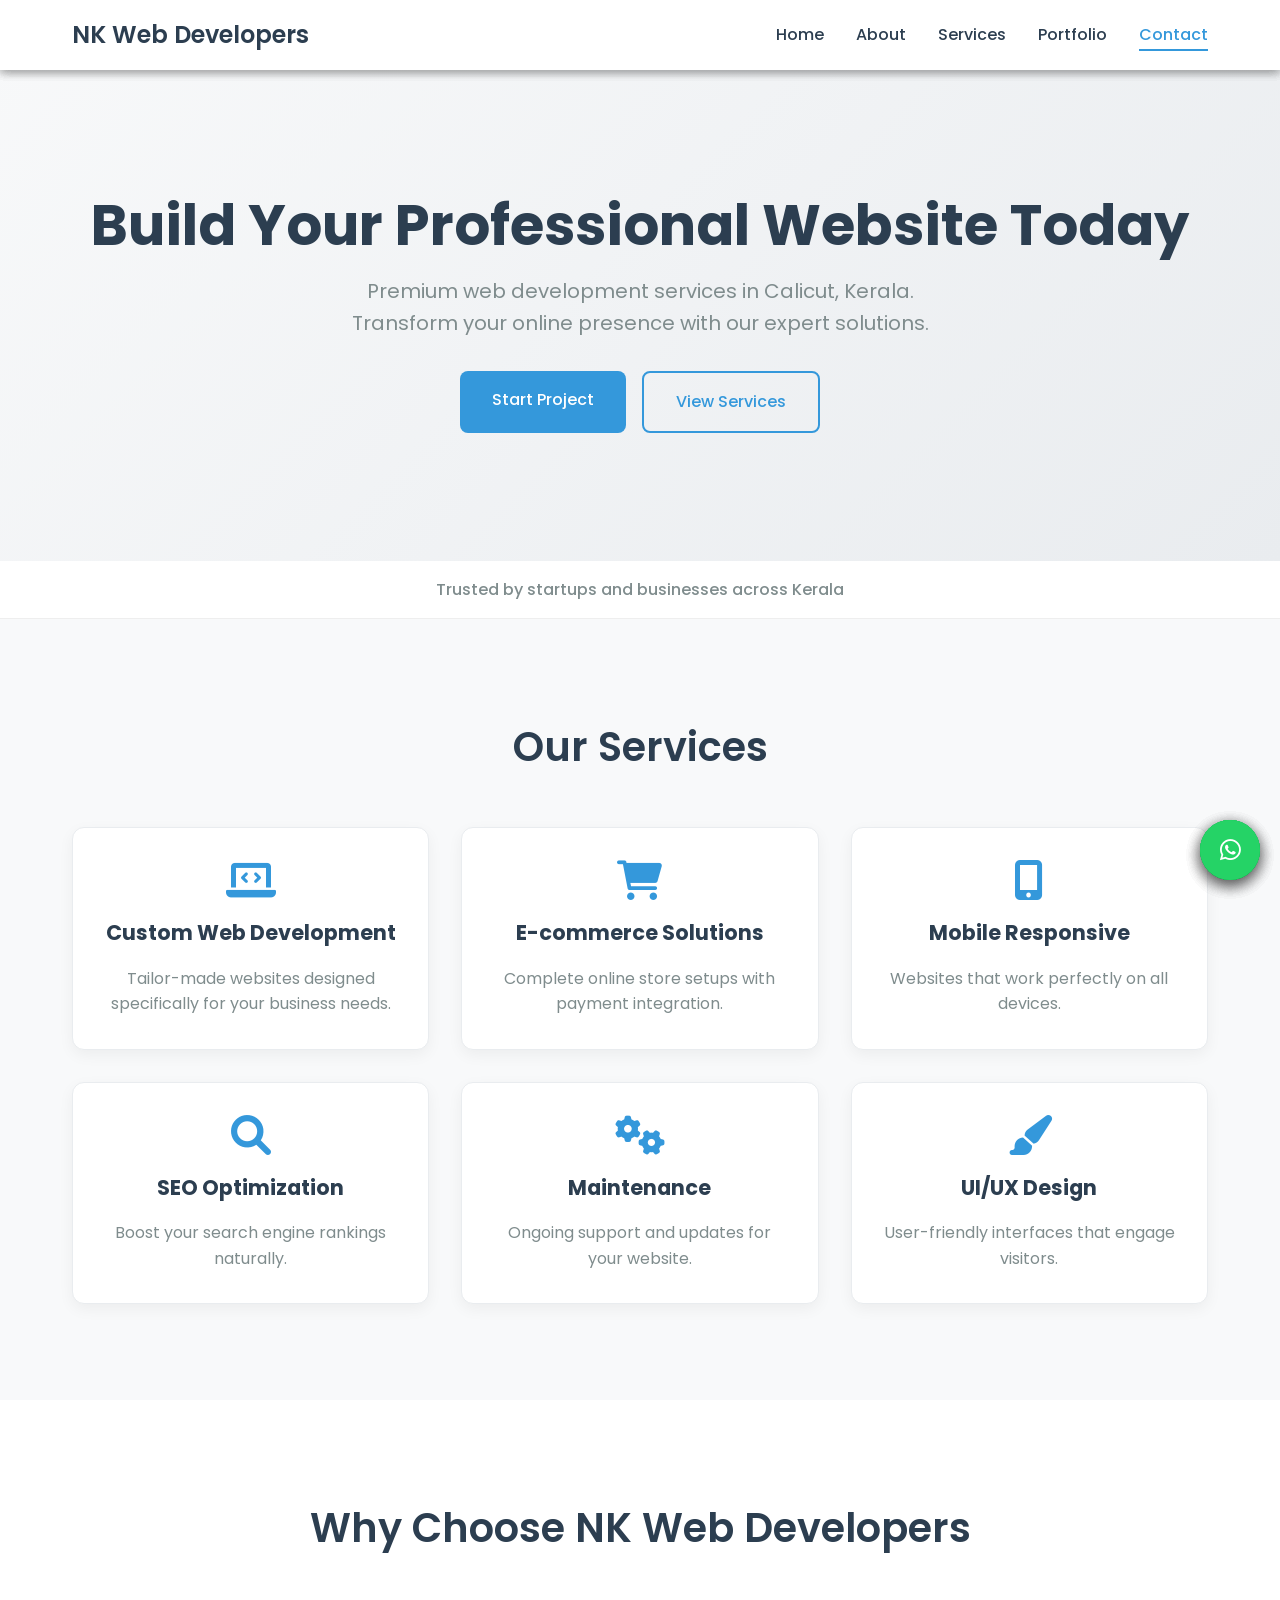
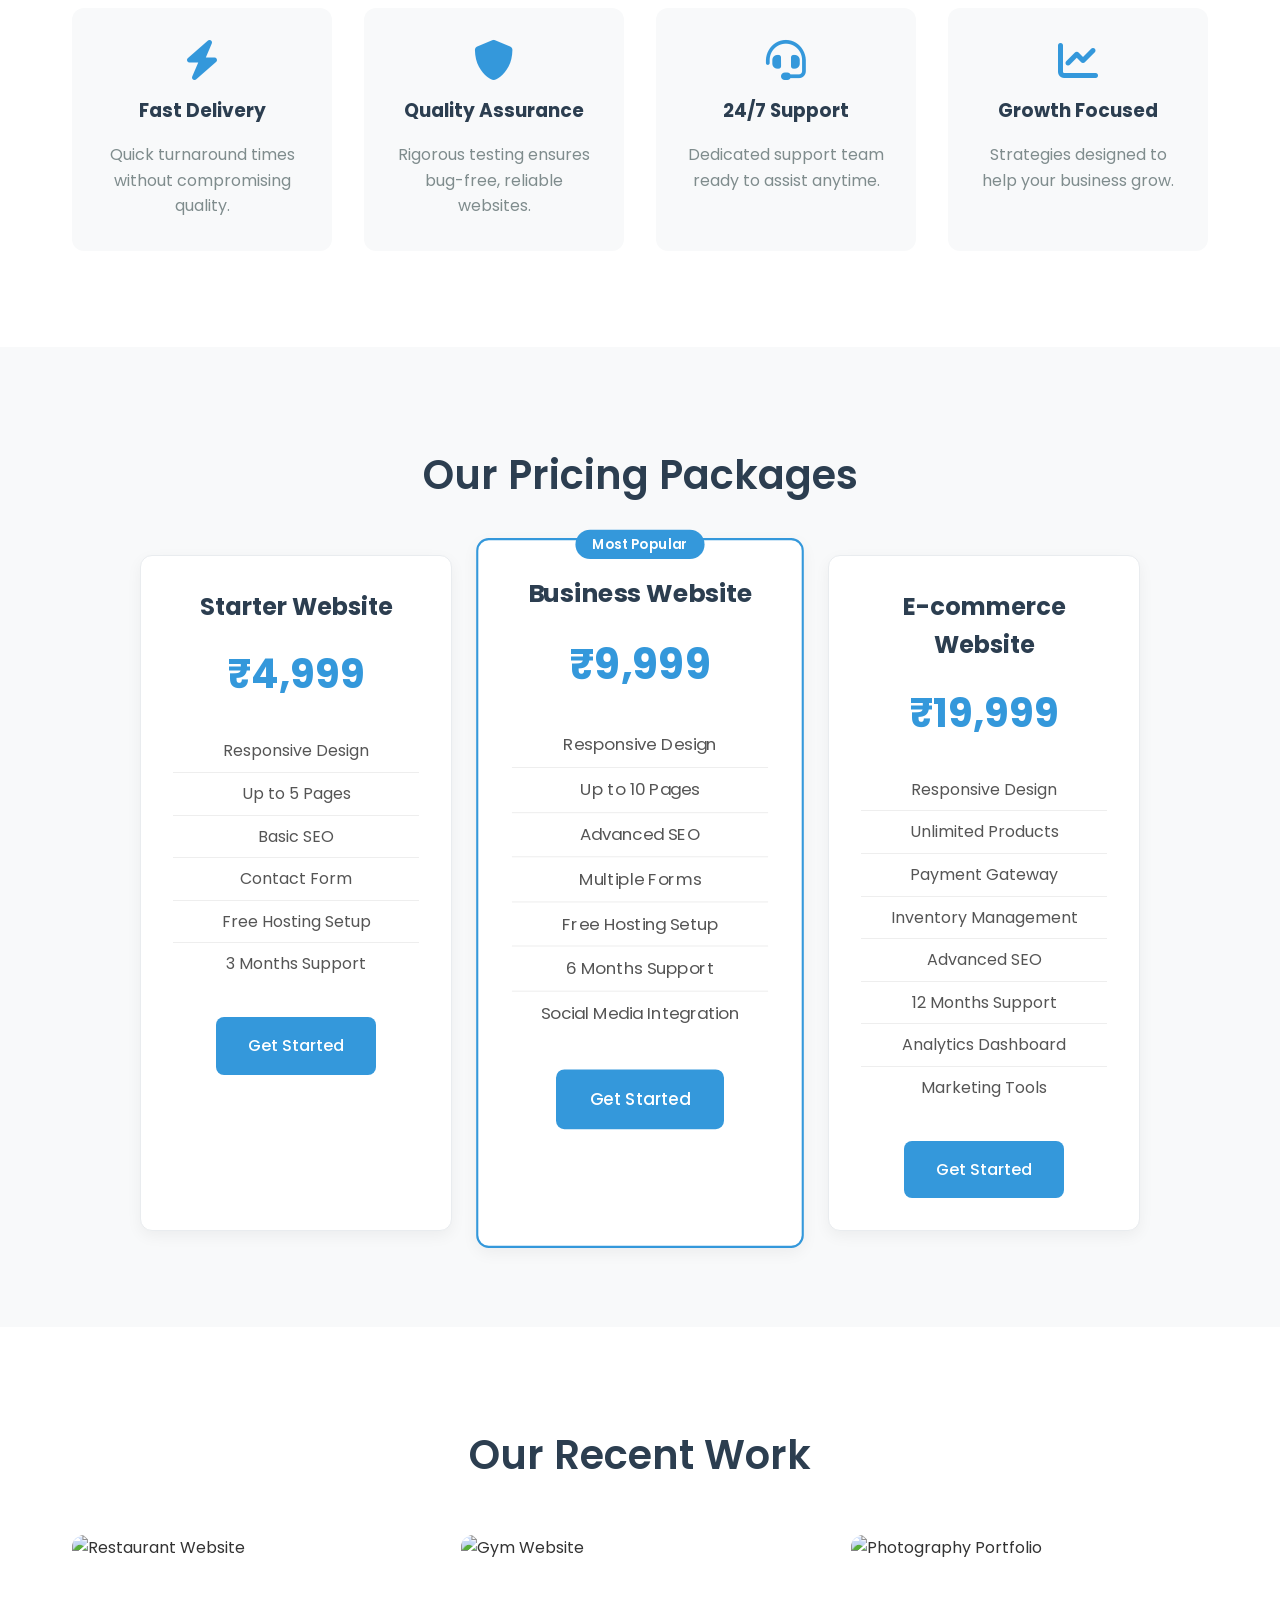
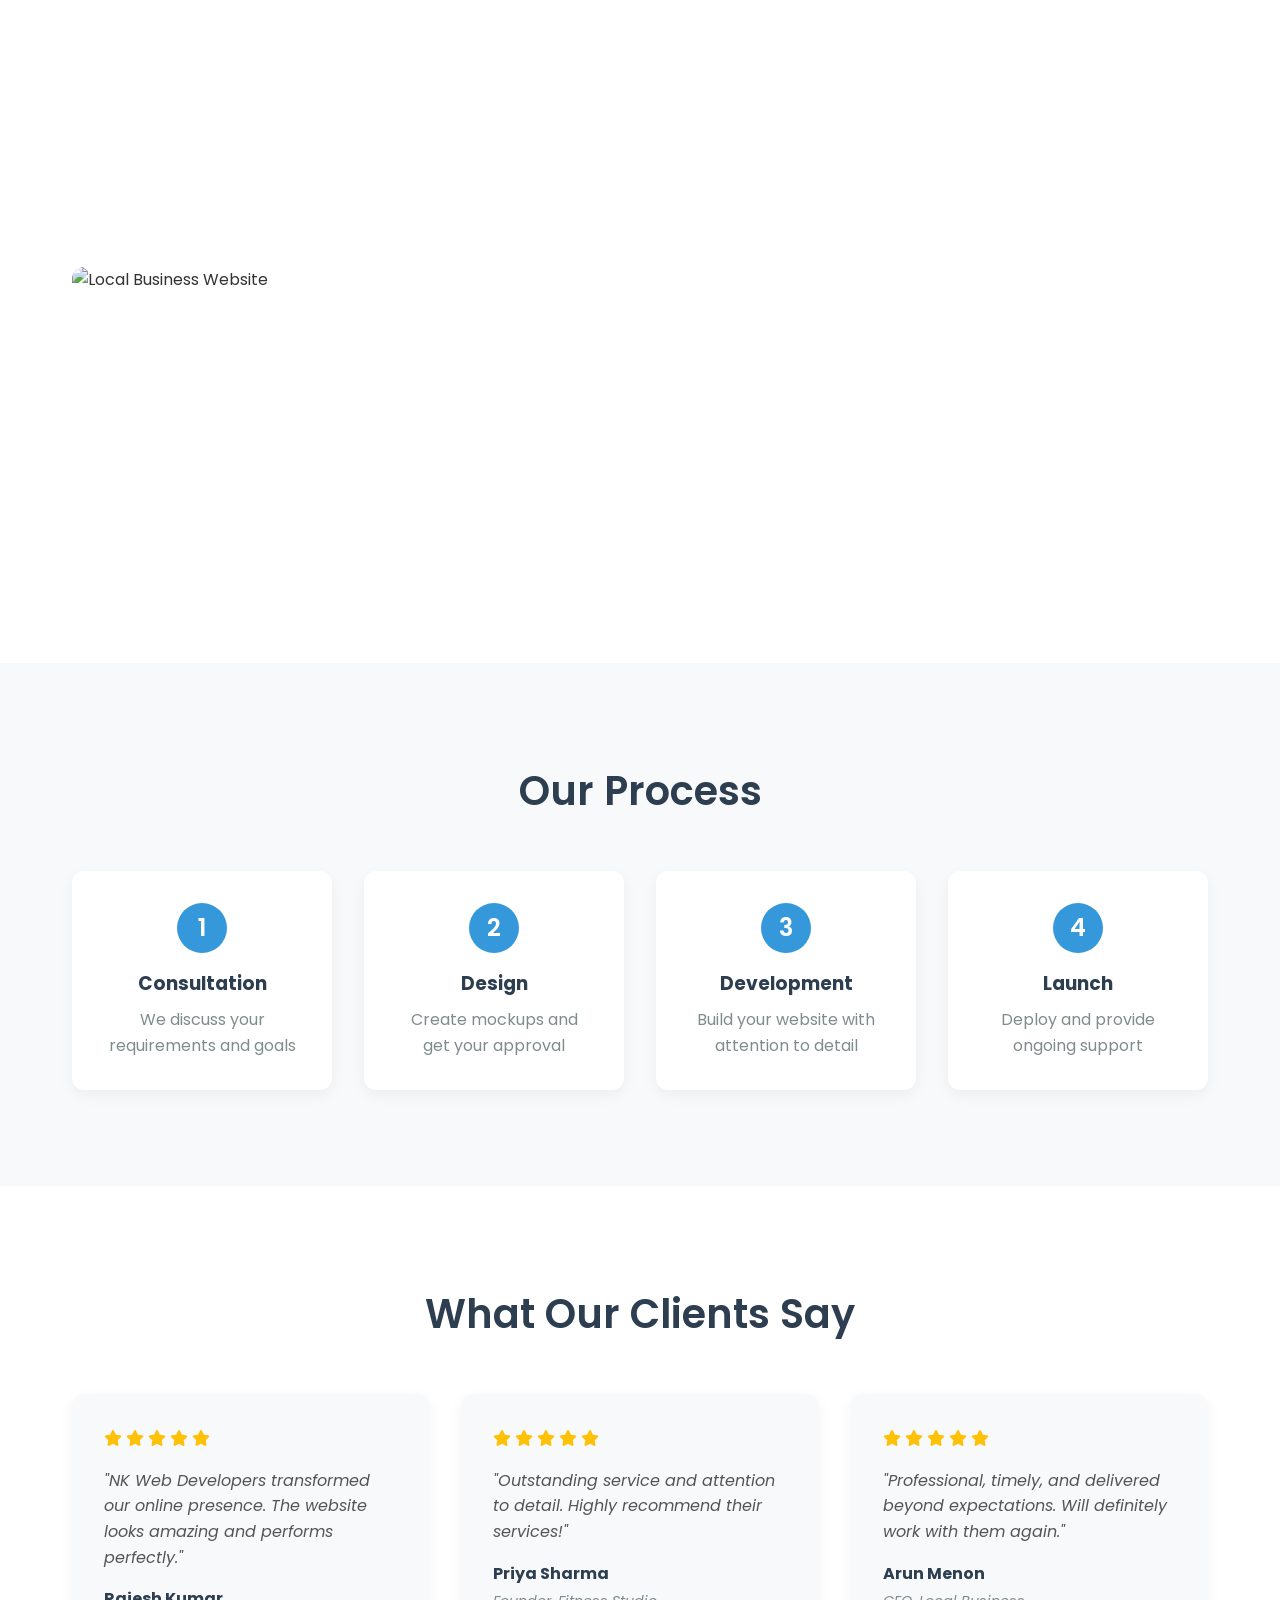
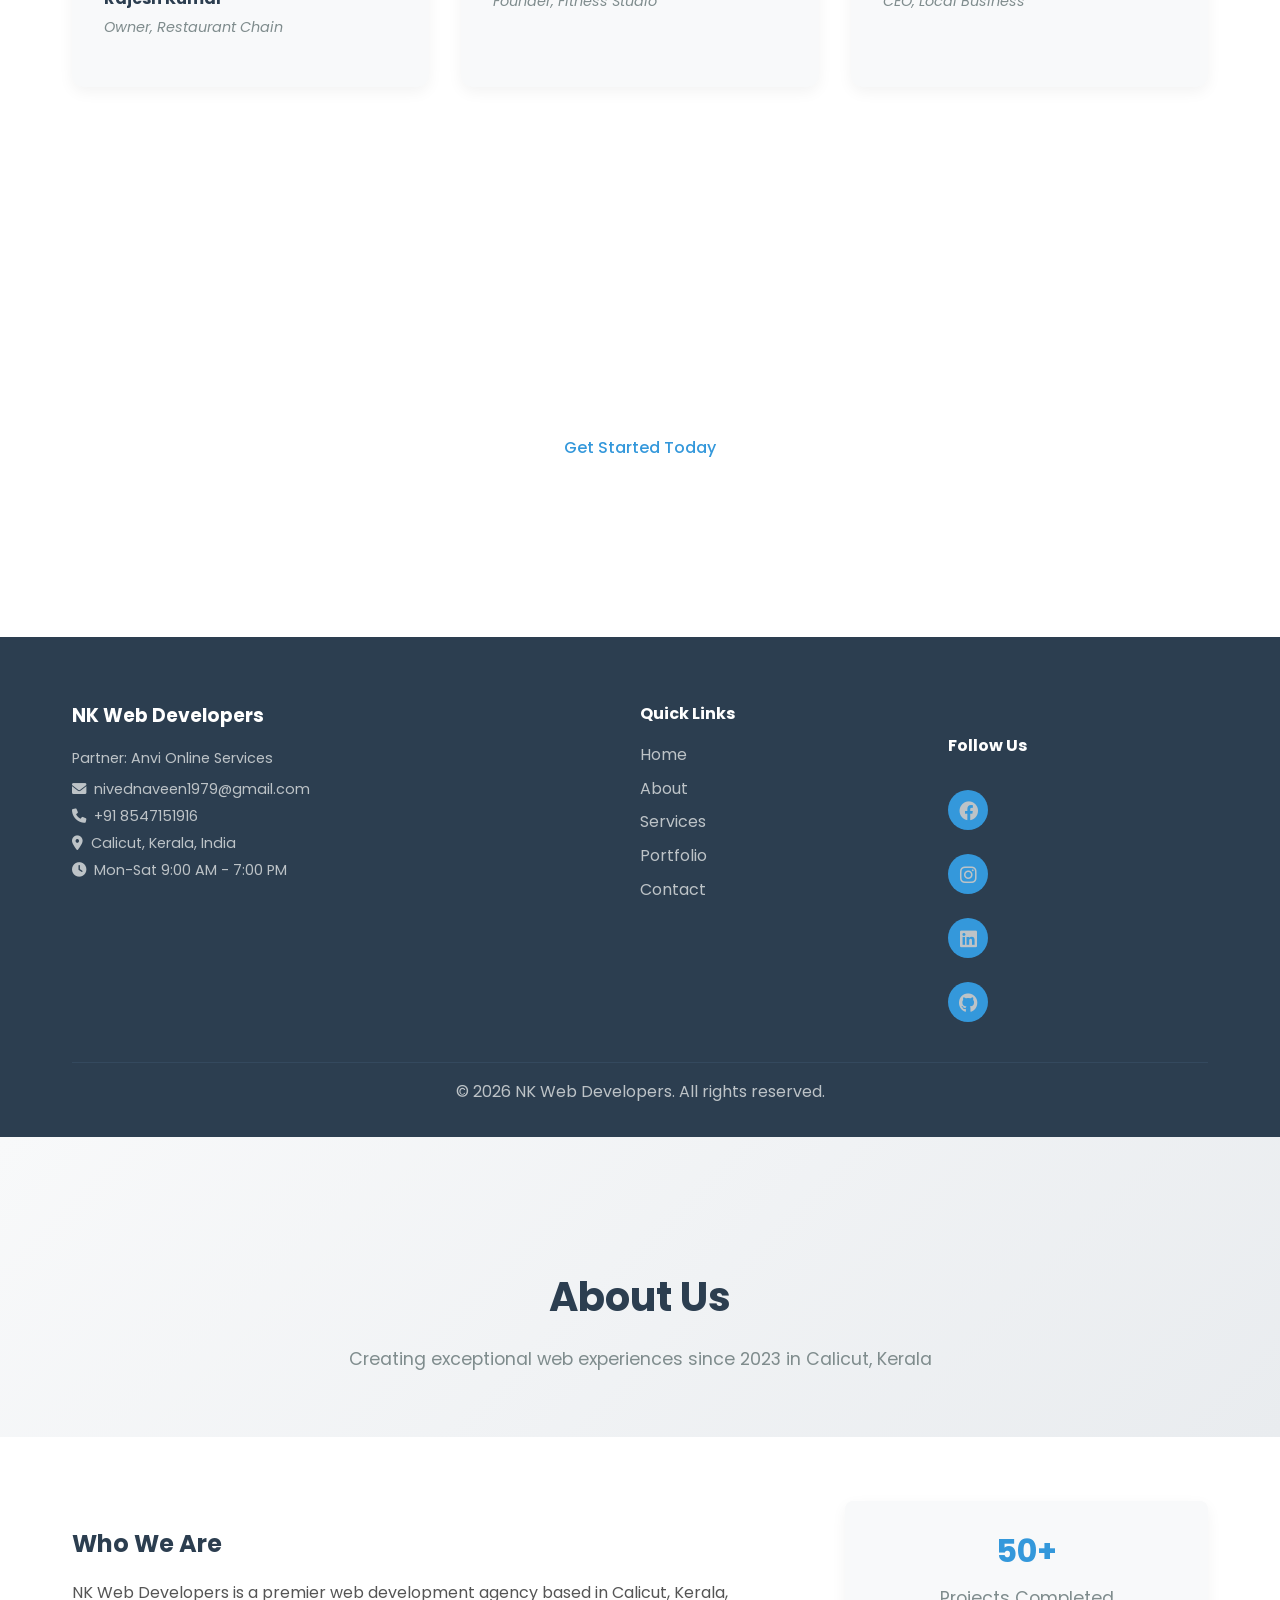
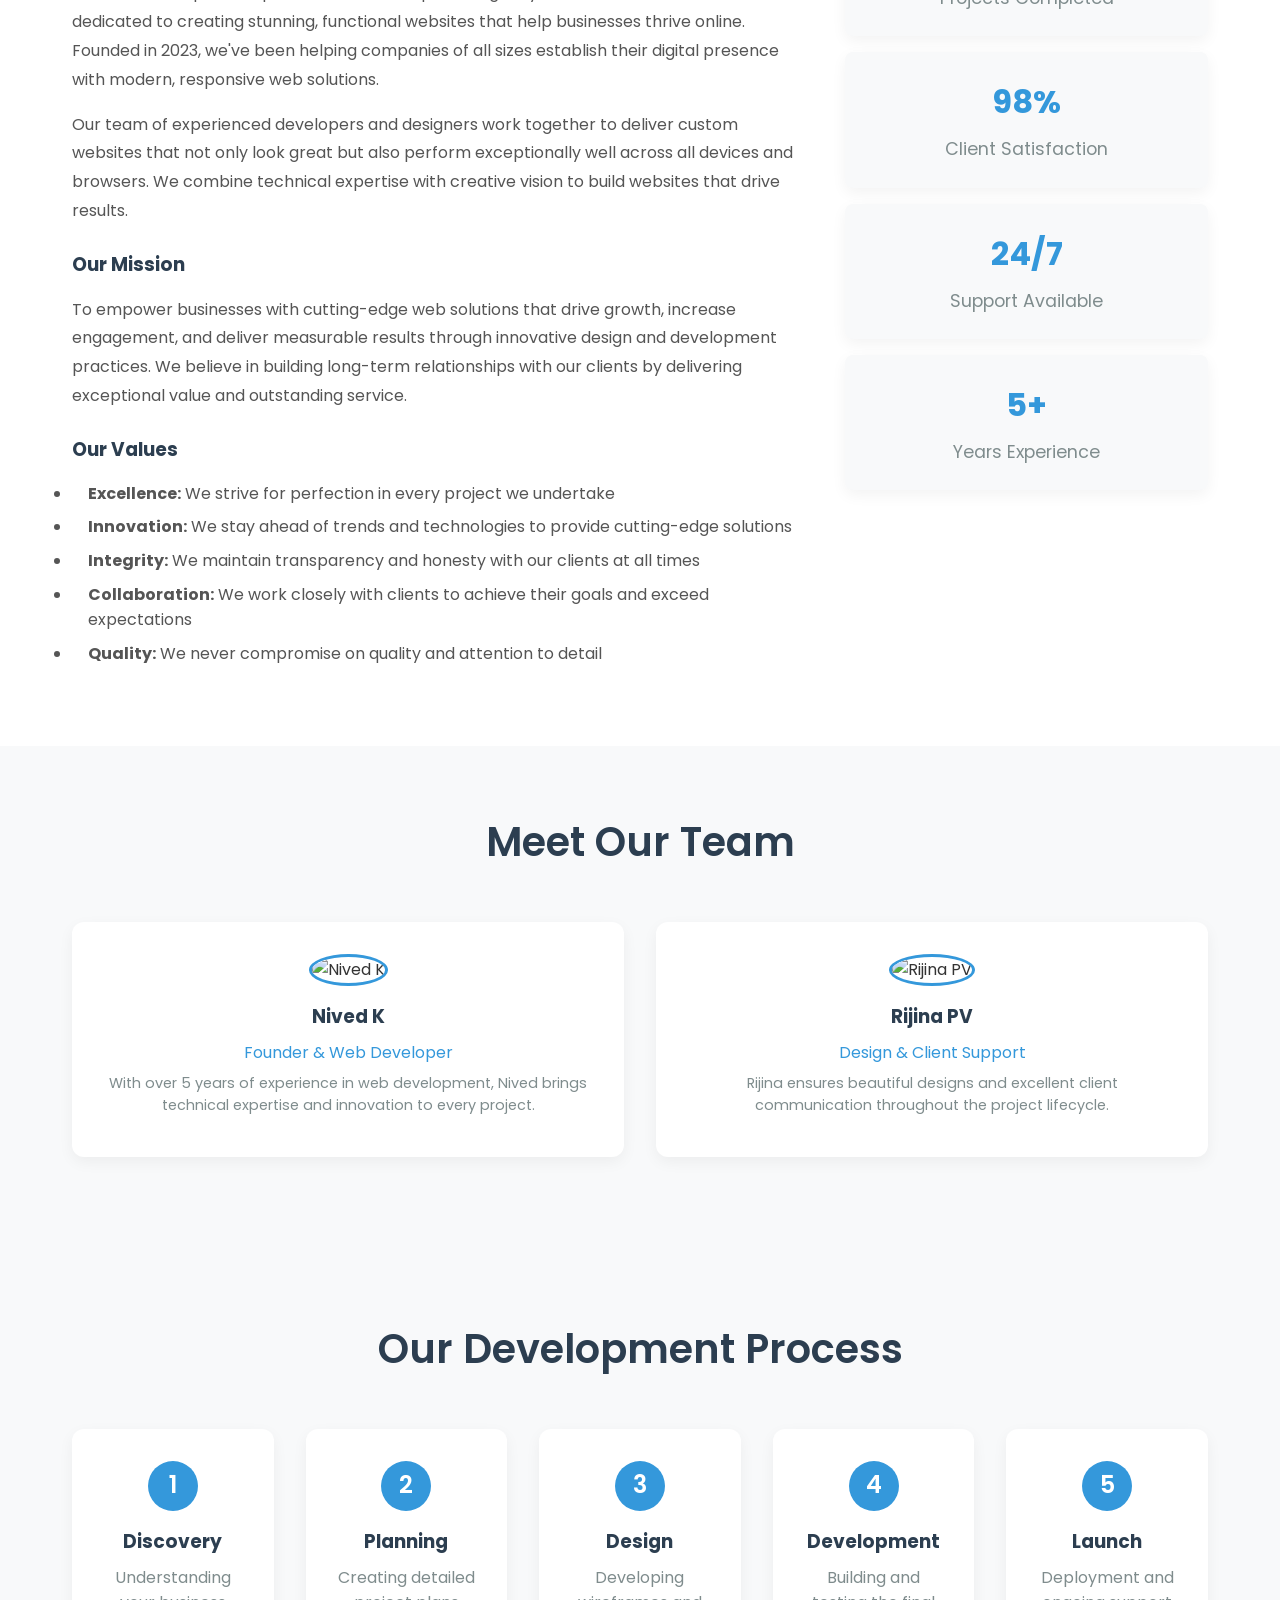
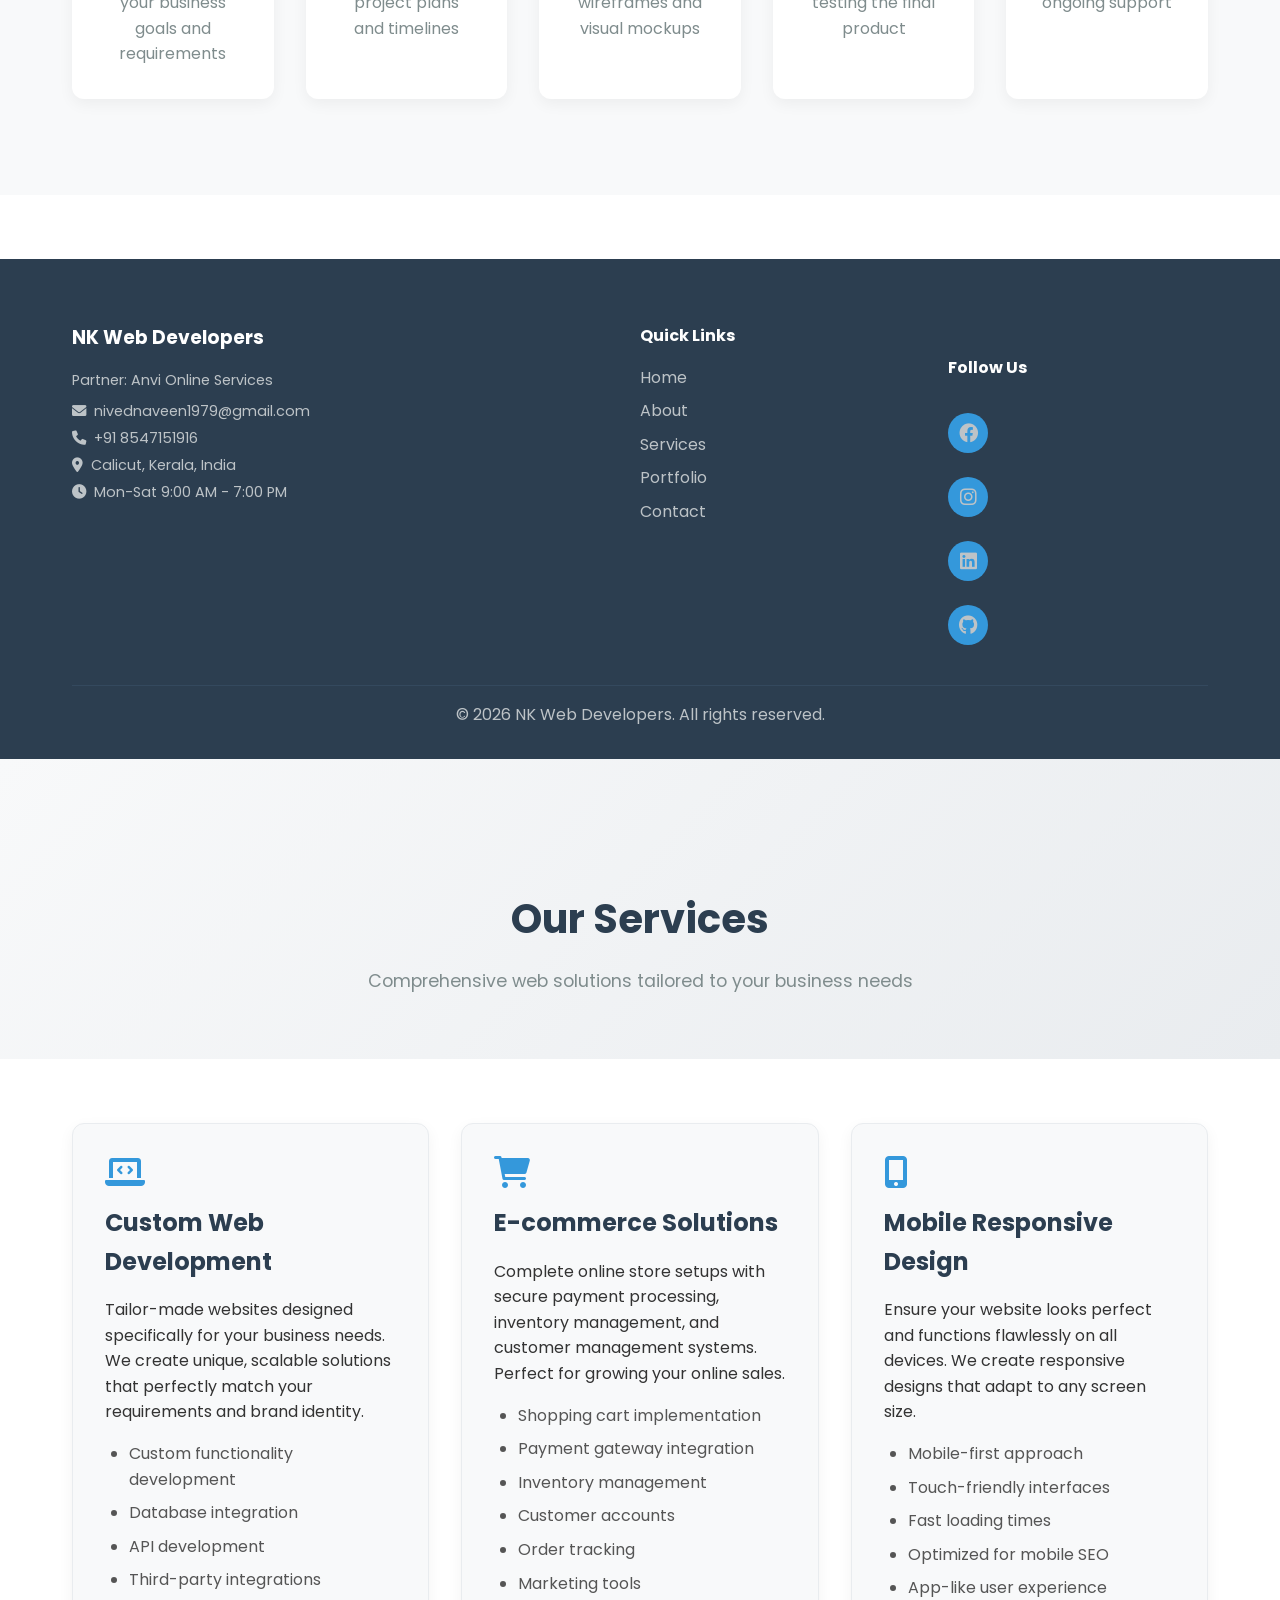
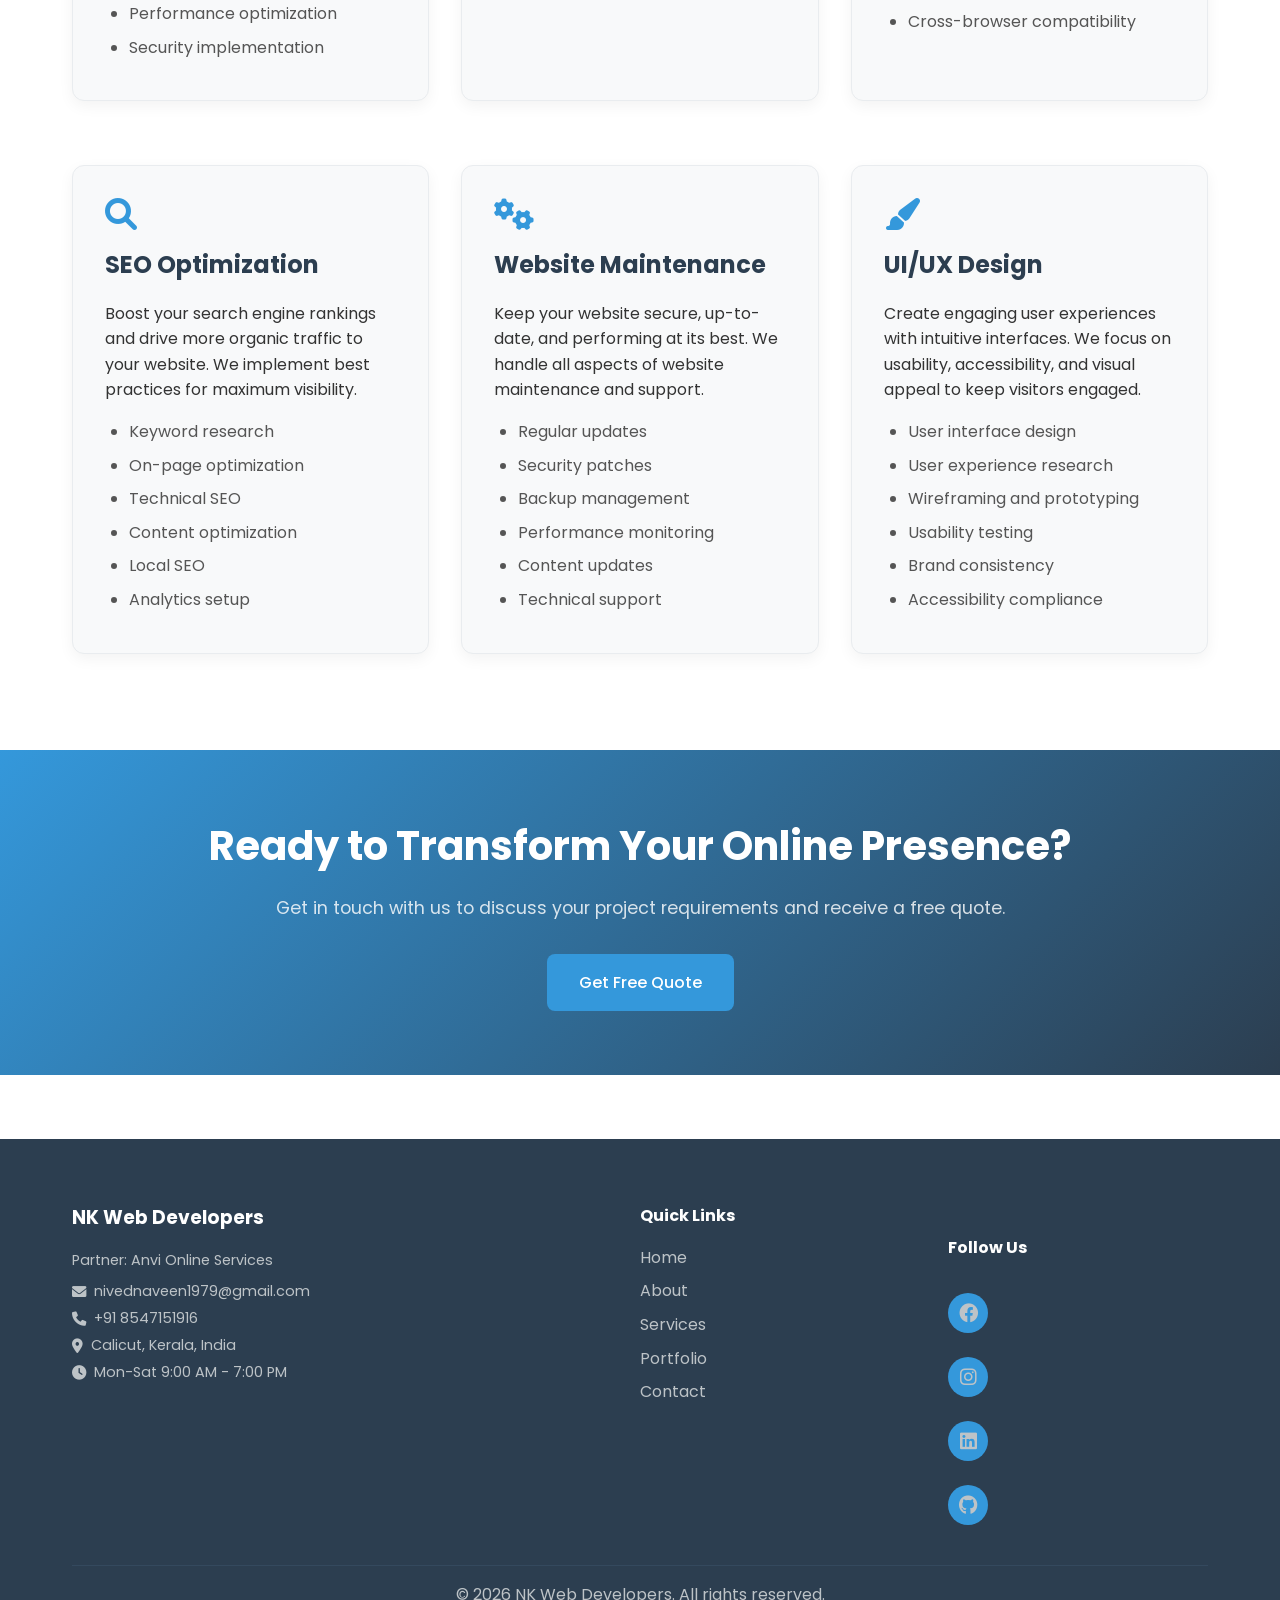
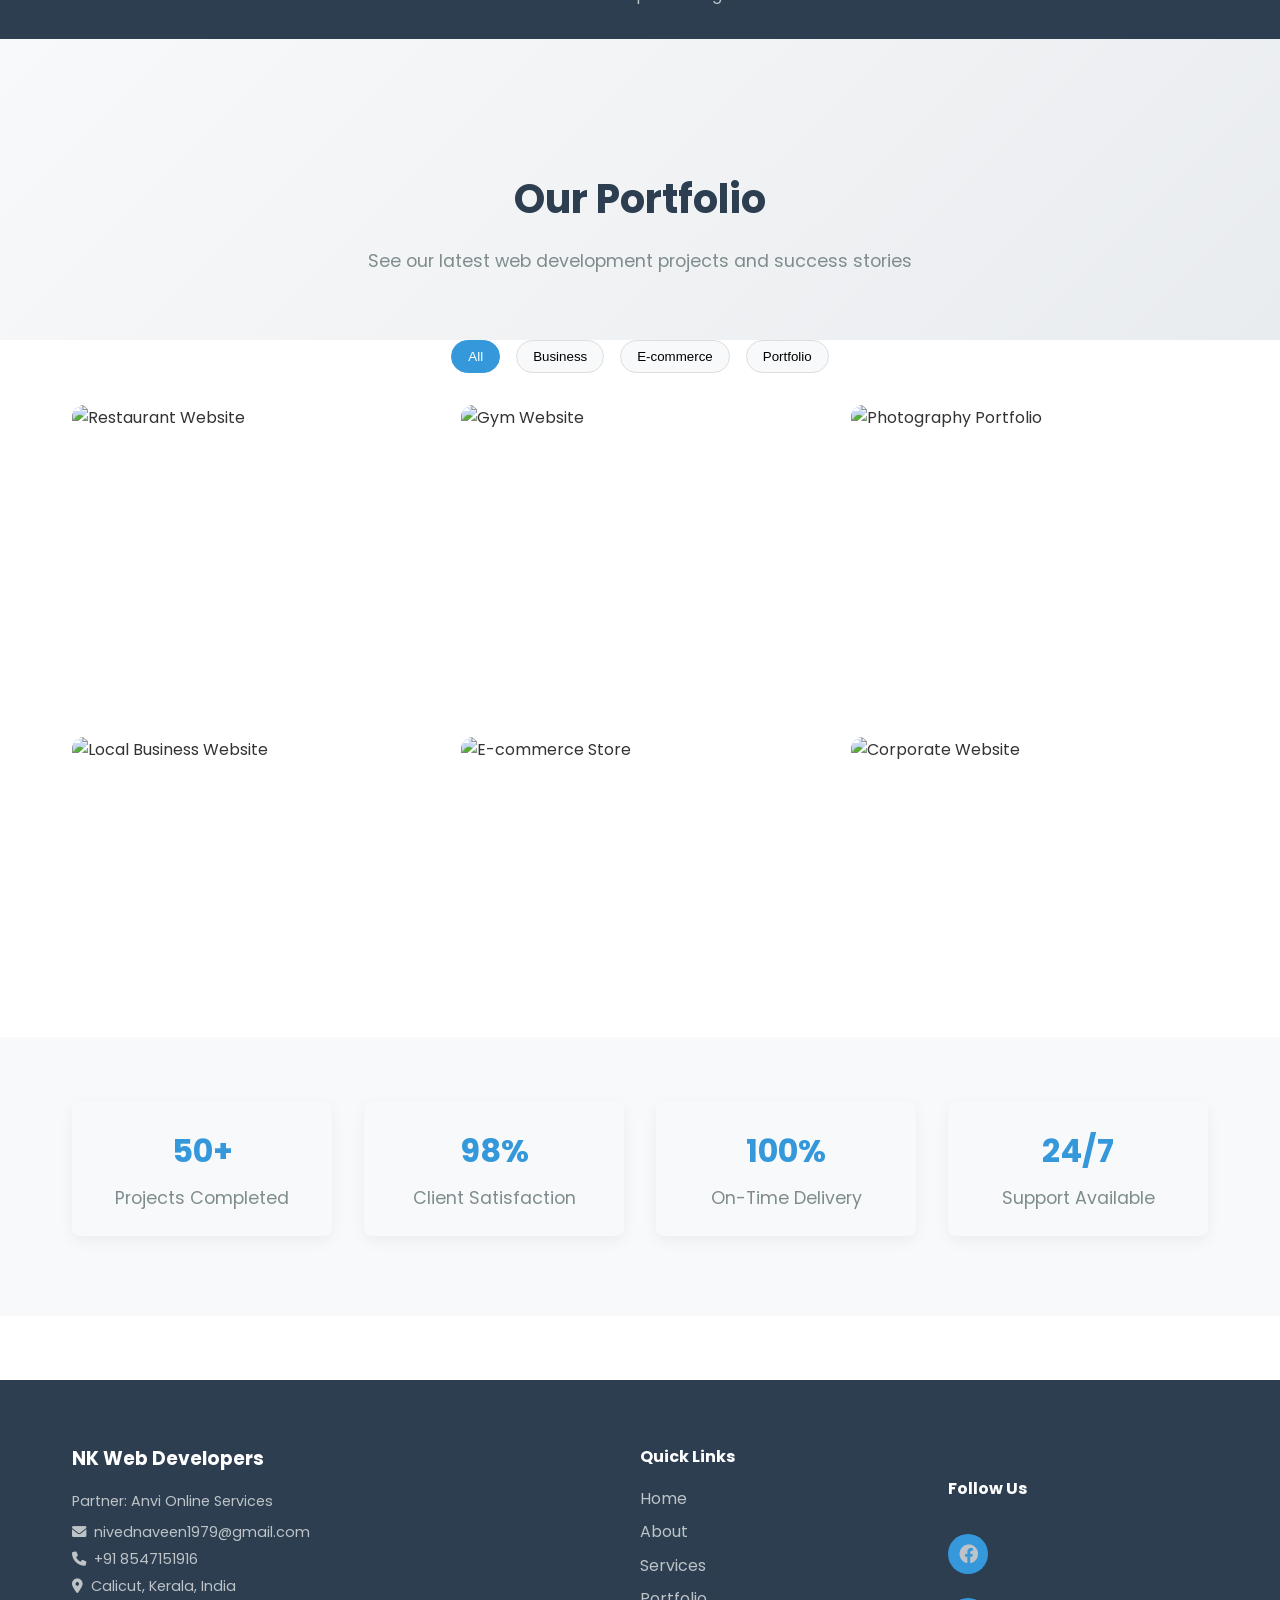
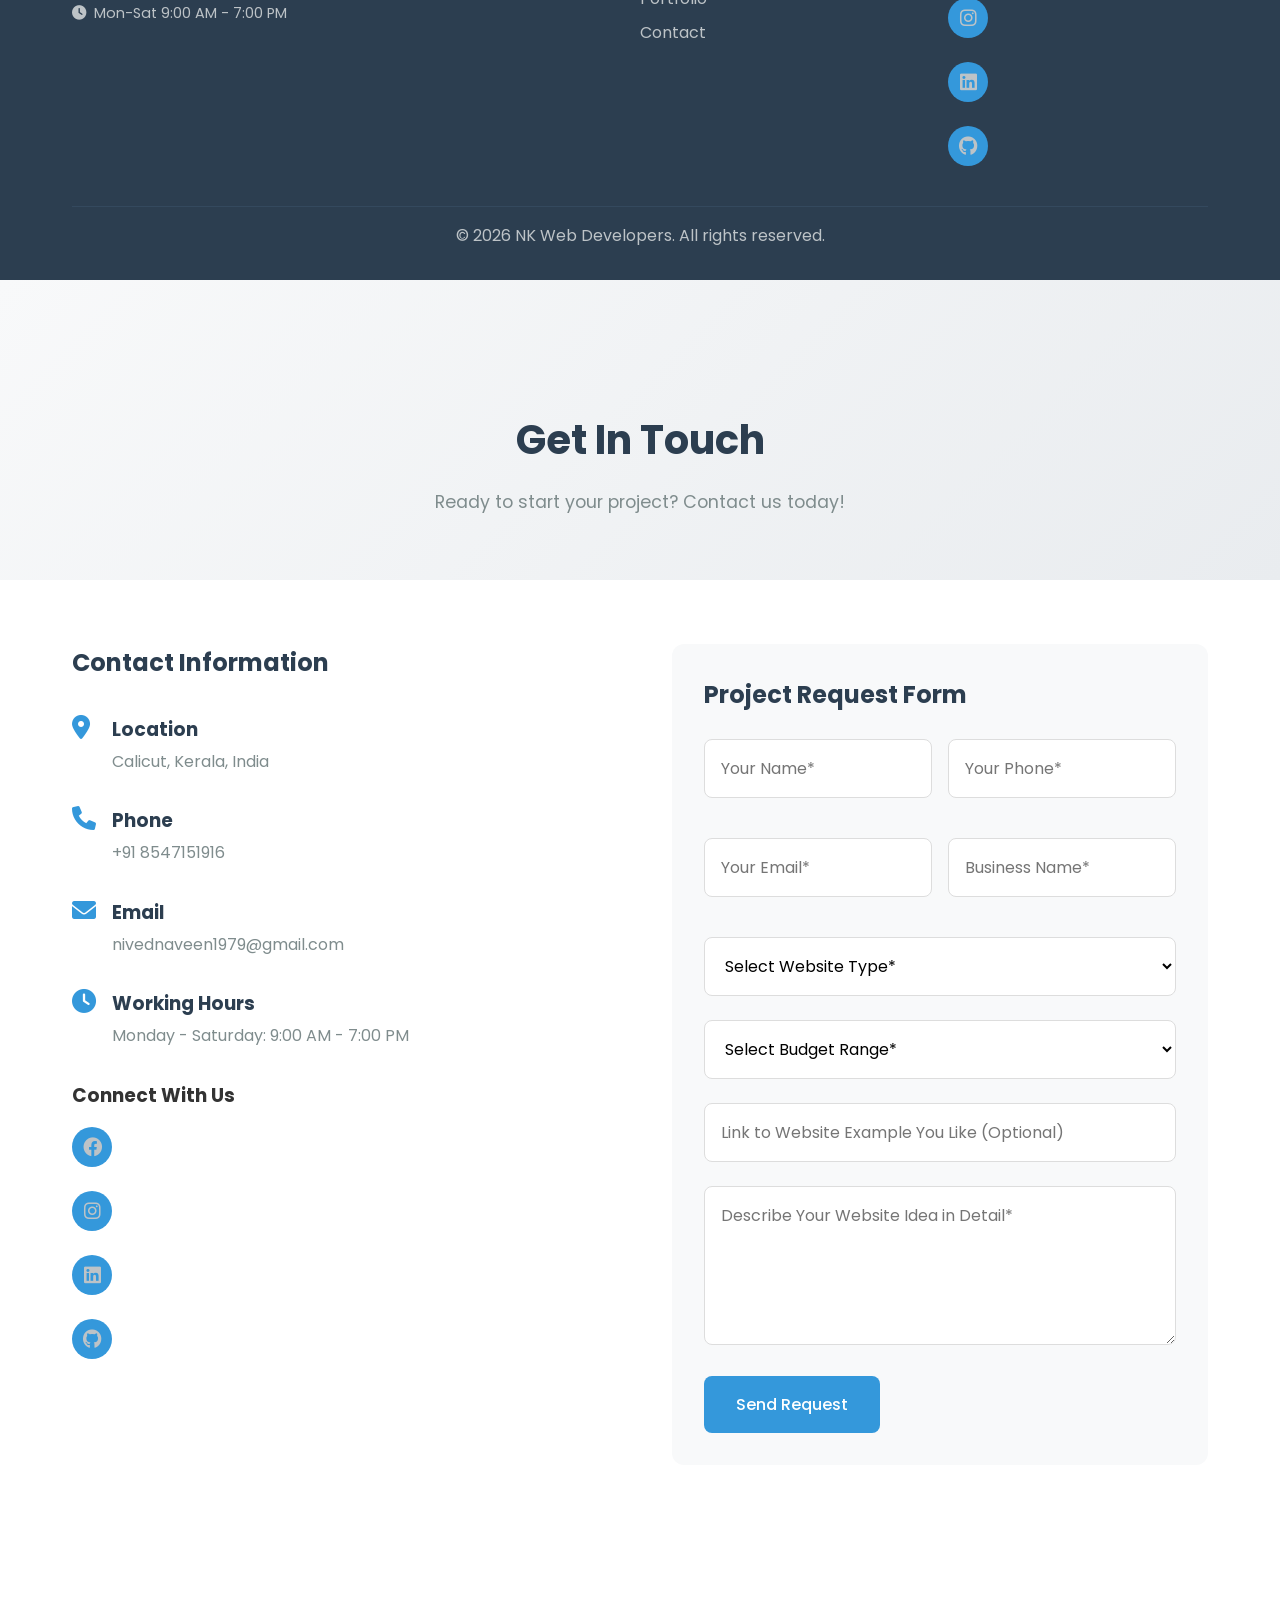
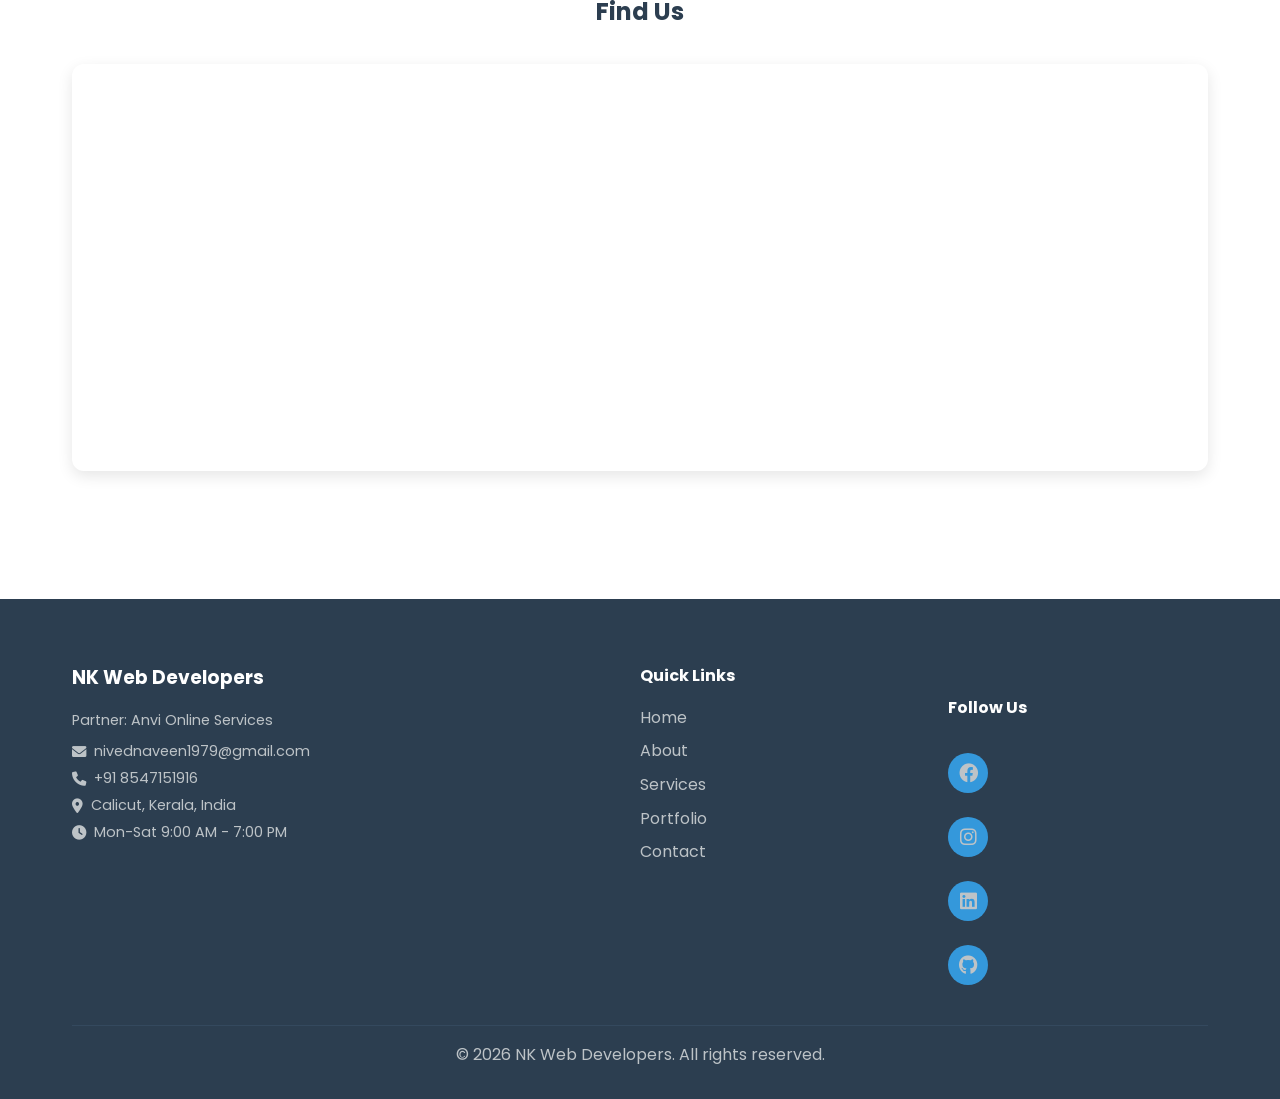
==== index.html @ d753bb9c "Create index.html" ====
<!DOCTYPE html>
                        <html lang="en">
                        <head>
                            <meta charset="UTF-8">
                            <meta name="viewport" content="width=device-width, initial-scale=1.0">
              <style>
                body {
                  background-color: white; /* Ensure the iframe has a white background */
                }

                * {
    margin: 0;
    padding: 0;
    box-sizing: border-box;
}

body {
    font-family: 'Poppins', sans-serif;
    line-height: 1.6;
    color: #333;
    background-color: #fff;
}

.container {
    max-width: 1200px;
    margin: 0 auto;
    padding: 0 2rem;
}

/* Header & Navigation */
.header {
    background: #fff;
    box-shadow: 0 2px 10px rgba(0,0,0,0.1);
    position: fixed;
    top: 0;
    width: 100%;
    z-index: 1000;
}

.navbar {
    padding: 1rem 0;
}

.nav-container {
    max-width: 1200px;
    margin: 0 auto;
    padding: 0 2rem;
    display: flex;
    justify-content: space-between;
    align-items: center;
}

.logo h2 {
    color: #2c3e50;
    font-weight: 600;
    font-size: 1.5rem;
}

.nav-menu {
    display: flex;
    list-style: none;
    gap: 2rem;
}

.nav-menu a {
    text-decoration: none;
    color: #2c3e50;
    font-weight: 500;
    transition: color 0.3s ease;
    position: relative;
}

.nav-menu a:hover {
    color: #3498db;
}

.nav-menu a.active {
    color: #3498db;
}

.nav-menu a.active::after {
    content: '';
    position: absolute;
    bottom: -5px;
    left: 0;
    width: 100%;
    height: 2px;
    background: #3498db;
}

.hamburger {
    display: none;
    flex-direction: column;
    cursor: pointer;
}

.hamburger span {
    width: 25px;
    height: 3px;
    background: #2c3e50;
    margin: 3px 0;
    transition: 0.3s;
}

@media (max-width: 768px) {
    .hamburger {
        display: flex;
    }
    
    .nav-menu {
        position: fixed;
        left: -100%;
        top: 70px;
        flex-direction: column;
        background-color: #fff;
        width: 100%;
        text-align: center;
        transition: 0.3s;
        box-shadow: 0 10px 27px rgba(0,0,0,0.05);
        padding: 2rem 0;
    }
    
    .nav-menu.active {
        left: 0;
    }
    
    .nav-menu a.active::after {
        display: none;
    }
}

/* Hero Section */
.hero {
    background: linear-gradient(135deg, #f8f9fa 0%, #e9ecef 100%);
    padding: 12rem 0 8rem 0;
    text-align: center;
}

.hero-title {
    font-size: 3.5rem;
    font-weight: 700;
    color: #2c3e50;
    margin-bottom: 1rem;
    line-height: 1.2;
}

.hero-subtitle {
    font-size: 1.25rem;
    color: #7f8c8d;
    margin-bottom: 2rem;
    max-width: 600px;
    margin-left: auto;
    margin-right: auto;
}

.hero-buttons {
    display: flex;
    gap: 1rem;
    justify-content: center;
    flex-wrap: wrap;
}

/* Trust Bar */
.trust-bar {
    background: #fff;
    padding: 1rem 0;
    border-bottom: 1px solid #eee;
}

.trust-content {
    text-align: center;
    color: #7f8c8d;
    font-weight: 500;
}

/* Buttons */
.btn {
    padding: 1rem 2rem;
    text-decoration: none;
    border-radius: 8px;
    font-weight: 500;
    transition: all 0.3s ease;
    display: inline-block;
    border: none;
    cursor: pointer;
    font-size: 1rem;
    font-family: 'Poppins', sans-serif;
}

.btn-primary {
    background: #3498db;
    color: white;
}

.btn-primary:hover {
    background: #2980b9;
    transform: translateY(-2px);
    box-shadow: 0 5px 15px rgba(52, 152, 219, 0.3);
}

.btn-secondary {
    background: transparent;
    color: #3498db;
    border: 2px solid #3498db;
}

.btn-secondary:hover {
    background: #3498db;
    color: white;
    transform: translateY(-2px);
}

/* Page Hero */
.page-hero {
    background: linear-gradient(135deg, #f8f9fa 0%, #e9ecef 100%);
    padding: 8rem 0 4rem 0;
    text-align: center;
}

.page-hero h1 {
    font-size: 2.5rem;
    color: #2c3e50;
    margin-bottom: 1rem;
}

.page-hero p {
    font-size: 1.1rem;
    color: #7f8c8d;
}

/* Sections */
.section-title {
    font-size: 2.5rem;
    color: #2c3e50;
    text-align: center;
    margin-bottom: 3rem;
    font-weight: 600;
}

/* Services Overview */
.services-overview {
    padding: 6rem 0;
    background: #f8f9fa;
}

.services-grid {
    display: grid;
    grid-template-columns: repeat(auto-fit, minmax(300px, 1fr));
    gap: 2rem;
}

.service-card {
    background: #fff;
    padding: 2rem;
    border-radius: 12px;
    text-align: center;
    box-shadow: 0 5px 15px rgba(0,0,0,0.05);
    transition: all 0.3s ease;
    border: 1px solid #e9ecef;
}

.service-card:hover {
    transform: translateY(-5px);
    box-shadow: 0 10px 25px rgba(0,0,0,0.1);
}

.service-card i {
    font-size: 2.5rem;
    color: #3498db;
    margin-bottom: 1rem;
}

.service-card h3 {
    color: #2c3e50;
    margin-bottom: 1rem;
    font-size: 1.3rem;
}

.service-card p {
    color: #7f8c8d;
}

/* Why Choose Us */
.why-choose-us {
    padding: 6rem 0;
    background: #fff;
}

.features-grid {
    display: grid;
    grid-template-columns: repeat(auto-fit, minmax(250px, 1fr));
    gap: 2rem;
}

.feature-card {
    text-align: center;
    padding: 2rem;
    background: #f8f9fa;
    border-radius: 12px;
    transition: all 0.3s ease;
}

.feature-card:hover {
    transform: translateY(-3px);
    box-shadow: 0 5px 15px rgba(0,0,0,0.1);
}

.feature-card i {
    font-size: 2.5rem;
    color: #3498db;
    margin-bottom: 1rem;
}

.feature-card h3 {
    color: #2c3e50;
    margin-bottom: 1rem;
}

.feature-card p {
    color: #7f8c8d;
}

/* Pricing Section */
.pricing {
    padding: 6rem 0;
    background: #f8f9fa;
}

.pricing-grid {
    display: grid;
    grid-template-columns: repeat(auto-fit, minmax(300px, 1fr));
    gap: 2rem;
    max-width: 1000px;
    margin: 0 auto;
}

.pricing-card {
    background: #fff;
    padding: 2rem;
    border-radius: 12px;
    text-align: center;
    box-shadow: 0 5px 15px rgba(0,0,0,0.05);
    border: 1px solid #e9ecef;
    transition: all 0.3s ease;
    position: relative;
}

.pricing-card.popular {
    border: 2px solid #3498db;
    transform: scale(1.05);
}

.pricing-card.popular:hover {
    transform: scale(1.07);
}

.pricing-card:hover {
    transform: translateY(-5px);
    box-shadow: 0 10px 25px rgba(0,0,0,0.1);
}

.popular-tag {
    position: absolute;
    top: -10px;
    left: 50%;
    transform: translateX(-50%);
    background: #3498db;
    color: white;
    padding: 0.25rem 1rem;
    border-radius: 20px;
    font-size: 0.8rem;
    font-weight: 600;
}

.pricing-card h3 {
    color: #2c3e50;
    margin-bottom: 1rem;
    font-size: 1.5rem;
}

.price {
    font-size: 2.5rem;
    font-weight: 700;
    color: #3498db;
    margin-bottom: 1.5rem;
}

.features {
    list-style: none;
    margin-bottom: 2rem;
}

.features li {
    padding: 0.5rem 0;
    color: #555;
    border-bottom: 1px solid #eee;
}

.features li:last-child {
    border-bottom: none;
}

/* Portfolio Section */
.portfolio {
    padding: 6rem 0;
    background: #fff;
}

.portfolio-grid {
    display: grid;
    grid-template-columns: repeat(auto-fit, minmax(350px, 1fr));
    gap: 2rem;
}

.portfolio-item {
    position: relative;
    border-radius: 12px;
    overflow: hidden;
    height: 300px;
}

.portfolio-item img {
    width: 100%;
    height: 100%;
    object-fit: cover;
    transition: transform 0.3s ease;
}

.portfolio-overlay {
    position: absolute;
    top: 0;
    left: 0;
    right: 0;
    bottom: 0;
    background: rgba(44, 62, 80, 0.9);
    display: flex;
    flex-direction: column;
    justify-content: center;
    align-items: center;
    opacity: 0;
    transition: opacity 0.3s ease;
    color: white;
    text-align: center;
    padding: 1rem;
}

.portfolio-item:hover .portfolio-overlay {
    opacity: 1;
}

.portfolio-item:hover img {
    transform: scale(1.1);
}

.portfolio-overlay h3 {
    color: white;
    margin-bottom: 0.5rem;
}

.portfolio-overlay p {
    color: #3498db;
}

/* Portfolio Filters */
.portfolio-filters {
    display: flex;
    justify-content: center;
    gap: 1rem;
    margin-bottom: 2rem;
    flex-wrap: wrap;
}

.filter-btn {
    padding: 0.5rem 1rem;
    background: #f8f9fa;
    border: 1px solid #ddd;
    border-radius: 20px;
    cursor: pointer;
    transition: all 0.3s ease;
}

.filter-btn:hover,
.filter-btn.active {
    background: #3498db;
    color: white;
    border-color: #3498db;
}

/* Process Section */
.process {
    padding: 6rem 0;
    background: #f8f9fa;
}

.process-steps {
    display: grid;
    grid-template-columns: repeat(auto-fit, minmax(200px, 1fr));
    gap: 2rem;
}

.process-step {
    text-align: center;
    padding: 2rem;
    background: #fff;
    border-radius: 12px;
    box-shadow: 0 5px 15px rgba(0,0,0,0.05);
    transition: all 0.3s ease;
}

.process-step:hover {
    transform: translateY(-3px);
    box-shadow: 0 10px 25px rgba(0,0,0,0.1);
}

.step-number {
    width: 50px;
    height: 50px;
    background: #3498db;
    color: white;
    border-radius: 50%;
    display: flex;
    align-items: center;
    justify-content: center;
    margin: 0 auto 1rem auto;
    font-size: 1.5rem;
    font-weight: 600;
}

.process-step h3 {
    color: #2c3e50;
    margin-bottom: 0.5rem;
}

.process-step p {
    color: #7f8c8d;
}

/* Testimonials */
.testimonials {
    padding: 6rem 0;
    background: #fff;
}

.testimonials-grid {
    display: grid;
    grid-template-columns: repeat(auto-fit, minmax(300px, 1fr));
    gap: 2rem;
}

.testimonial-card {
    background: #f8f9fa;
    padding: 2rem;
    border-radius: 12px;
    box-shadow: 0 5px 15px rgba(0,0,0,0.05);
}

.rating {
    color: #ffc107;
    margin-bottom: 1rem;
}

.testimonial-card p {
    color: #555;
    margin-bottom: 1rem;
    font-style: italic;
}

.client-info h4 {
    color: #2c3e50;
    margin-bottom: 0.25rem;
}

.client-info p {
    color: #7f8c8d;
    font-size: 0.9rem;
}

/* Final CTA */
.cta-final {
    padding: 6rem 0;
    background: linear-gradient(135deg, #3498db 0%, #20 100%);
    color: white;
    text-align: center;
}

.cta-content h2 {
    font-size: 2.5rem;
    margin-bottom: 1rem;
}

.cta-content p {
    font-size: 1.1rem;
    margin-bottom: 2rem;
    opacity: 0.9;
}

.cta-final .btn-primary {
    background: white;
    color: #3498db;
}

.cta-final .btn-primary:hover {
    background: #f8f9fa;
    color: #2980b9;
}

/* Contact Section */
.contact-section {
    padding: 4rem 0;
    background: #fff;
}

.contact-grid {
    display: grid;
    grid-template-columns: 1fr 1fr;
    gap: 4rem;
}

.contact-info h2 {
    color: #2c3e50;
    margin-bottom: 2rem;
}

.info-item {
    display: flex;
    align-items: flex-start;
    margin-bottom: 2rem;
    gap: 1rem;
}

.info-item i {
    font-size: 1.5rem;
    color: #3498db;
    min-width: 24px;
}

.info-item h3 {
    color: #2c3e50;
    margin-bottom: 0.25rem;
}

.info-item p {
    color: #7f8c8d;
    margin: 0;
}

.social-links {
    display: flex;
    gap: 1rem;
    margin-top: 2rem;
}

.social-links a {
    color: white;
    background: #3498db;
    width: 40px;
    height: 40px;
    border-radius: 50%;
    display: flex;
    align-items: center;
    justify-content: center;
    text-decoration: none;
    transition: all 0.3s ease;
}

.social-links a:hover {
    background: #2980b9;
    transform: translateY(-2px);
}

.contact-form {
    background: #f8f9fa;
    padding: 2rem;
    border-radius: 12px;
}

.contact-form h2 {
    color: #2c3e50;
    margin-bottom: 1.5rem;
}

.form-row {
    display: grid;
    grid-template-columns: 1fr 1fr;
    gap: 1rem;
    margin-bottom: 1rem;
}

.form-group {
    margin-bottom: 1.5rem;
}

.form-group input,
.form-group select,
.form-group textarea {
    width: 100%;
    padding: 1rem;
    border: 1px solid #ddd;
    border-radius: 8px;
    font-family: 'Poppins', sans-serif;
    font-size: 1rem;
    transition: border-color 0.3s ease;
    background: white;
}

.form-group input:focus,
.form-group select:focus,
.form-group textarea:focus {
    outline: none;
    border-color: #3498db;
    box-shadow: 0 0 0 3px rgba(52, 152, 219, 0.1);
}

/* Map Section */
.map-section {
    padding: 4rem 0;
    background: #fff;
}

.map-section h2 {
    text-align: center;
    margin-bottom: 2rem;
    color: #2c3e50;
}

.map-container {
    border-radius: 12px;
    overflow: hidden;
    box-shadow: 0 5px 15px rgba(0,0,0,0.1);
}

/* Stats Section */
.stats-section {
    padding: 4rem 0;
    background: #f8f9fa;
}

.stats-grid {
    display: grid;
    grid-template-columns: repeat(auto-fit, minmax(200px, 1fr));
    gap: 2rem;
}

.stat-item {
    text-align: center;
    padding: 2rem;
    background: #fff;
    border-radius: 12px;
    box-shadow: 0 5px 15px rgba(0,0,0,0.05);
}

.stat-item h3 {
    font-size: 2.5rem;
    color: #3498db;
    margin-bottom: ;
}

.stat-item p {
    color: #7f8c8d;
    font-size: 1.1rem;
}

/* About Full */
.about-full {
    padding: 4rem 0;
}

.about-content-full {
    display: grid;
    grid-template-columns: 2fr 1fr;
    gap: 3rem;
    align-items: start;
}

.about-text h2,
.about-text h3 {
    color: #2c3e50;
    margin: 1.5rem 0 1rem 0;
}

.about-text p {
    color: #555;
    margin-bottom: 1rem;
    line-height: 1.8;
}

.about-text ul {
    margin: 1rem 0;
}

.about-text li {
    margin-bottom: 0.5rem;
    color: #555;
    padding-left: 1rem;
}

.stat-item {
    text-align: center;
    padding: 1.5rem;
    background: #f8f9fa;
    border-radius: 8px;
    margin-bottom: 1rem;
}

.stat-item h3 {
    font-size: 2rem;
    color: #3498db;
    margin-bottom: 0.5rem;
}

.stat-item p {
    color: #7f8c8d;
    margin: 0;
}

/* Team Section */
.team {
    padding: 4rem 0;
    background: #f8f9fa;
}

.team-grid {
    display: grid;
    grid-template-columns: repeat(auto-fit, minmax(300px, 1fr));
    gap: 2rem;
}

.team-member {
    text-align: center;
    background: #fff;
    padding: 2rem;
    border-radius: 12px;
    box-shadow: 0 5px 15px rgba(0,0,0,0.05);
    transition: all 0.3s ease;
}

.team-member:hover {
    transform: translateY(-5px);
    box-shadow: 0 10px 25px rgba(0,0,0,0.1);
}

.team-member img {
    width: 150px;
    height: 150px;
    border-radius: 50%;
    object-fit: cover;
    margin-bottom: 1rem;
    border: 3px solid #3498db;
}

.team-member h3 {
    color: #2c3e50;
    margin-bottom: 0.5rem;
}

.team-member p {
    color: #3498db;
    margin-bottom: 0.5rem;
}

.team-member p:last-child {
    color: #7f8c8d;
    font-size: 0.9rem;
    line-height: 1.5;
}

/* Services Full */
.services-full {
    padding: 4rem 0;
    background: #fff;
}

.service-card-full {
    background: #f8f9fa;
    padding: 2rem;
    border-radius: 12px;
    margin-bottom: 2rem;
    box-shadow: 0 5px 15px rgba(0,0,0,0.05);
    border: 1px solid #e9ecef;
    transition: all 0.3s ease;
}

.service-card-full:hover {
    transform: translateY(-3px);
    box-shadow: 0 10px 25px rgba(0,0,0,0.1);
}

.service-card-full i {
    font-size: 2rem;
    color: #3498db;
    margin-bottom: 1rem;
}

.service-card-full h3 {
    color: #2c3e50;
    margin-bottom: 1rem;
    font-size: 1.5rem;
}

.service-card-full ul {
    margin-top: 1rem;
    padding-left: 1.5rem;
}

.service-card-full li {
    margin-bottom: 0.5rem;
    color: #555;
}

/* CTA Section */
.cta-section {
    padding: 4rem 0;
    background: linear-gradient(135deg, #3498db 0%, #2c3e50 100%);
    color: white;
    text-align: center;
}

.cta-section .cta-content h2 {
    color: white;
    font-size: 2.5rem;
    margin-bottom: 1rem;
}

.cta-section .cta-content p {
    color: rgba(255,255,255,0.9);
    font-size: 1.1rem;
    margin-bottom: 2rem;
}

/* WhatsApp Button */
.whatsapp-btn {
    position: fixed;
    bottom: 20px;
    right: 20px;
    width: 60px;
    height: 60px;
    background: #25d366;
    color: white;
    border-radius: 50%;
    display: flex;
    align-items: center;
    justify-content: center;
    font-size: 1.5rem;
    text-decoration: none;
    box-shadow: 0 5px 15px rgba(0,0,0,0.2);
    z-index: 1000;
    transition: all 0.3s ease;
}

.whatsapp-btn:hover {
    background: #128c7e;
    transform: scale(1.1);
}

/* Footer */
.footer {
    background: #2c3e50;
    color: white;
    padding: 4rem 0 2rem 0;
    margin-top: 4rem;
}

.footer-content {
    display: grid;
    grid-template-columns: 2fr 1fr 1fr;
    gap: 3rem;
    margin-bottom: 2rem;
}

.footer-info h3 {
    color: white;
    margin-bottom: 1rem;
}

.footer-info p {
    color: #bdc3c7;
    margin-bottom: 0.5rem;
    font-size: 0.9rem;
}

.contact-details p {
    display: flex;
    align-items: center;
    gap: 0.5rem;
    margin-bottom: 0.25rem;
}

.footer-links h4,
.social-links h4 {
    color: white;
    margin-bottom: 1rem;
}

.footer-links ul {
    list-style: none;
}

.footer-links li {
    margin-bottom: 0.5rem;
}

.footer-links a {
    color: #bdc3c7;
    text-decoration: none;
    transition: color 0.3s ease;
}

.footer-links a:hover {
    color: #3498db;
}

.social-links {
    display: flex;
    flex-direction: column;
}

.social-links a {
    color: #bdc3c7;
    font-size: 1.2rem;
    transition: color 0.3s ease;
    margin-bottom: 0.5rem;
    text-decoration: none;
}

.social-links a:hover {
    color: #3498db;
}

.footer-bottom {
    border-top: 1px solid #34495e;
    padding-top: 1rem;
    text-align: center;
    color: #bdc3c7;
}

/* Animations */
@keyframes fadeInUp {
    from {
        opacity: 0;
        transform: translateY(30px);
    }
    to {
        opacity: 1;
        transform: translateY(0);
    }
}

.animate-on-scroll {
    opacity: 0;
    transform: translateY(30px);
    animation: fadeInUp 0.6s ease forwards;
}

/* Responsive Design */
@media (max-width: 768px) {
    .hero-title {
        font-size: 2.5rem;
    }
    
    .section-title {
        font-size: 2rem;
    }
    
    .hero-buttons {
        flex-direction: column;
        align-items: center;
    }
    
    .contact-grid {
        grid-template-columns: 1fr;
        gap: 2rem;
    }
    
    .about-content-full {
        grid-template-columns: 1fr;
        gap: 2rem;
    }
    
    .pricing-grid {
        grid-template-columns: 1fr;
    }
    
    .pricing-card.popular {
        transform: scale(1);
    }
    
    .pricing-card.popular:hover {
        transform: scale(1.05);
    }
    
    .footer-content {
        grid-template-columns: 1fr;
        text-align: center;
        gap: 2rem;
    }
    
    .whatsapp-btn {
        bottom: 15px;
        right: 15px;
        width: 50px;
        height: 50px;
        font-size: 1.2rem;
    }
    
    .form-row {
        grid-template-columns: 1fr;
    }
    
    .process-steps {
        grid-template-columns: 1fr;
    }
    
    .team-grid {
        grid-template-columns: 1fr;
    }
    
    .services-grid,
    .portfolio-grid,
    .testimonials-grid {
        grid-template-columns: 1fr;
    }
    
    .nav-container {
        padding: 0 1rem;
    }
    
    .container {
        padding: 0 1rem;
    }
}

@media (max-width: 480px) {
    .hero {
        padding: 10rem 0 6rem 0;
    }
    
    .page-hero {
        padding: 6rem 0 3rem 0;
    }
    
    .logo h2 {
        font-size: 1.2rem;
    }
    
    .nav-menu {
        padding: 1rem 0;
    }
    
    .nav-menu a {
        font-size: 1.1rem;
    }
    
    .hero-title {
        font-size: 2rem;
    }
    
    .section-title {
        font-size: 1.8rem;
    }
    
    .cta-content h2 {
        font-size: 2rem;
    }
}


              </style>
                        </head>
                        <body>
                            <!DOCTYPE html>
<html lang="en">
<head>
    <meta charset="UTF-8">
    <meta name="viewport" content="width=device-width, initial-scale=1.0">
    <title>NK Web Developers | Professional Web Development Agency in Calicut</title>
    <meta name="description" content="Premium web development services in Calicut, Kerala. Custom business websites, e-commerce solutions, and digital marketing by NK Web Developers & Anvi Online Services.">
    <meta name="keywords" content="web development, website design, e-commerce, web developer, Calicut, Kerala, custom websites, business websites">
    <meta name="author" content="NK Web Developers">
    <meta property="og:title" content="NK Web Developers | Professional Web Development Agency">
    <meta property="og:description" content="Premium web development services in Calicut, Kerala. Custom business websites, e-commerce solutions, and digital marketing.">
    <meta property="og:type" content="website">
    <meta property="og:url" content="https://nkwebdevelopers.com">
    <link href="https://fonts.googleapis.com/css2?family=Poppins:wght@300;400;500;600;700&display=swap" rel="stylesheet">
    <link rel="stylesheet" href="styles.css">
    <link rel="stylesheet" href="https://cdnjs.cloudflare.com/ajax/libs/font-awesome/6.0.0/css/all.min.css">
</head>
<body>
    <header class="header">
        <nav class="navbar">
            <div class="nav-container">
                <div class="logo">
                    <h2>NK Web Developers</h2>
                </div>
                <ul class="nav-menu">
                    <li><a href="index.html" class="active">Home</a></li>
                    <li><a href="about.html">About</a></li>
                    <li><a href="services.html">Services</a></li>
                    <li><a href="portfolio.html">Portfolio</a></li>
                    <li><a href="contact.html">Contact</a></li>
                </ul>
                <div class="hamburger">
                    <span></span>
                    <span></span>
                    <span></span>
                </div>
            </div>
        </nav>
    </header>

    <!-- Hero Section -->
    <section class="hero">
        <div class="container">
            <div class="hero-content">
                <h1 class="hero-title">Build Your Professional Website Today</h1>
                <p class="hero-subtitle">Premium web development services in Calicut, Kerala. Transform your online presence with our expert solutions.</p>
                <div class="hero-buttons">
                    <a href="contact.html" class="btn btn-primary">Start Project</a>
                    <a href="services.html" class="btn btn-secondary">View Services</a>
                </div>
            </div>
        </div>
    </section>

    <!-- Trust Bar -->
    <section class="trust-bar">
        <div class="container">
            <div class="trust-content">
                <p>Trusted by startups and businesses across Kerala</p>
            </div>
        </div>
    </section>

    <!-- Services Overview -->
    <section class="services-overview">
        <div class="container">
            <h2 class="section-title">Our Services</h2>
            <div class="services-grid">
                <div class="service-card">
                    <i class="fas fa-laptop-code"></i>
                    <h3>Custom Web Development</h3>
                    <p>Tailor-made websites designed specifically for your business needs.</p>
                </div>
                <div class="service-card">
                    <i class="fas fa-shopping-cart"></i>
                    <h3>E-commerce Solutions</h3>
                    <p>Complete online store setups with payment integration.</p>
                </div>
                <div class="service-card">
                    <i class="fas fa-mobile-alt"></i>
                    <h3>Mobile Responsive</h3>
                    <p>Websites that work perfectly on all devices.</p>
                </div>
                <div class="service-card">
                    <i class="fas fa-search"></i>
                    <h3>SEO Optimization</h3>
                    <p>Boost your search engine rankings naturally.</p>
                </div>
                <div class="service-card">
                    <i class="fas fa-cogs"></i>
                    <h3>Maintenance</h3>
                    <p>Ongoing support and updates for your website.</p>
                </div>
                <div class="service-card">
                    <i class="fas fa-paint-brush"></i>
                    <h3>UI/UX Design</h3>
                    <p>User-friendly interfaces that engage visitors.</p>
                </div>
            </div>
        </div>
    </section>

    <!-- Why Choose Us -->
    <section class="why-choose-us">
        <div class="container">
            <h2 class="section-title">Why Choose NK Web Developers</h2>
            <div class="features-grid">
                <div class="feature-card">
                    <i class="fas fa-bolt"></i>
                    <h3>Fast Delivery</h3>
                    <p>Quick turnaround times without compromising quality.</p>
                </div>
                <div class="feature-card">
                    <i class="fas fa-shield-alt"></i>
                    <h3>Quality Assurance</h3>
                    <p>Rigorous testing ensures bug-free, reliable websites.</p>
                </div>
                <div class="feature-card">
                    <i class="fas fa-headset"></i>
                    <h3>24/7 Support</h3>
                    <p>Dedicated support team ready to assist anytime.</p>
                </div>
                <div class="feature-card">
                    <i class="fas fa-chart-line"></i>
                    <h3>Growth Focused</h3>
                    <p>Strategies designed to help your business grow.</p>
                </div>
            </div>
        </div>
    </section>

    <!-- Pricing Section -->
    <section class="pricing">
        <div class="container">
            <h2 class="section-title">Our Pricing Packages</h2>
            <div class="pricing-grid">
                <div class="pricing-card">
                    <h3>Starter Website</h3>
                    <div class="price">₹4,999</div>
                    <ul class="features">
                        <li>Responsive Design</li>
                        <li>Up to 5 Pages</li>
                        <li>Basic SEO</li>
                        <li>Contact Form</li>
                        <li>Free Hosting Setup</li>
                        <li>3 Months Support</li>
                    </ul>
                    <a href="contact.html" class="btn btn-primary">Get Started</a>
                </div>
                <div class="pricing-card popular">
                    <div class="popular-tag">Most Popular</div>
                    <h3>Business Website</h3>
                    <div class="price">₹9,999</div>
                    <ul class="features">
                        <li>Responsive Design</li>
                        <li>Up to 10 Pages</li>
                        <li>Advanced SEO</li>
                        <li>Multiple Forms</li>
                        <li>Free Hosting Setup</li>
                        <li>6 Months Support</li>
                        <li>Social Media Integration</li>
                    </ul>
                    <a href="contact.html" class="btn btn-primary">Get Started</a>
                </div>
                <div class="pricing-card">
                    <h3>E-commerce Website</h3>
                    <div class="price">₹19,999</div>
                    <ul class="features">
                        <li>Responsive Design</li>
                        <li>Unlimited Products</li>
                        <li>Payment Gateway</li>
                        <li>Inventory Management</li>
                        <li>Advanced SEO</li>
                        <li>12 Months Support</li>
                        <li>Analytics Dashboard</li>
                        <li>Marketing Tools</li>
                    </ul>
                    <a href="contact.html" class="btn btn-primary">Get Started</a>
                </div>
            </div>
        </div>
    </section>

    <!-- Portfolio Section -->
    <section class="portfolio">
        <div class="container">
            <h2 class="section-title">Our Recent Work</h2>
            <div class="portfolio-grid">
                <div class="portfolio-item">
                    <img src="https://via.placeholder.com/400x300/2c3e50/ffffff?text=Restaurant+Website" alt="Restaurant Website">
                    <div class="portfolio-overlay">
                        <h3>Restaurant Website</h3>
                        <p>Food & Hospitality</p>
                    </div>
                </div>
                <div class="portfolio-item">
                    <img src="https://via.placeholder.com/400x300/34495e/ffffff?text=Gym+Website" alt="Gym Website">
                    <div class="portfolio-overlay">
                        <h3>Gym Website</h3>
                        <p>Fitness & Wellness</p>
                    </div>
                </div>
                <div class="portfolio-item">
                    <img src="https://via.placeholder.com/400x300/7f8c8d/ffffff?text=Photography+Portfolio" alt="Photography Portfolio">
                    <div class="portfolio-overlay">
                        <h3>Photography Portfolio</h3>
                        <p>Creative Portfolio</p>
                    </div>
                </div>
                <div class="portfolio-item">
                    <img src="https://via.placeholder.com/400x300/95a5a6/ffffff?text=Local+Business" alt="Local Business Website">
                    <div class="portfolio-overlay">
                        <h3>Local Business Website</h3>
                        <p>Service Business</p>
                    </div>
                </div>
            </div>
        </div>
    </section>

    <!-- Client Process -->
    <section class="process">
        <div class="container">
            <h2 class="section-title">Our Process</h2>
            <div class="process-steps">
                <div class="process-step">
                    <div class="step-number">1</div>
                    <h3>Consultation</h3>
                    <p>We discuss your requirements and goals</p>
                </div>
                <div class="process-step">
                    <div class="step-number">2</div>
                    <h3>Design</h3>
                    <p>Create mockups and get your approval</p>
                </div>
                <div class="process-step">
                    <div class="step-number">3</div>
                    <h3>Development</h3>
                    <p>Build your website with attention to detail</p>
                </div>
                <div class="process-step">
                    <div class="step-number">4</div>
                    <h3>Launch</h3>
                    <p>Deploy and provide ongoing support</p>
                </div>
            </div>
        </div>
    </section>

    <!-- Testimonials -->
    <section class="testimonials">
        <div class="container">
            <h2 class="section-title">What Our Clients Say</h2>
            <div class="testimonials-grid">
                <div class="testimonial-card">
                    <div class="rating">
                        <i class="fas fa-star"></i>
                        <i class="fas fa-star"></i>
                        <i class="fas fa-star"></i>
                        <i class="fas fa-star"></i>
                        <i class="fas fa-star"></i>
                    </div>
                    <p>"NK Web Developers transformed our online presence. The website looks amazing and performs perfectly."</p>
                    <div class="client-info">
                        <h4>Rajesh Kumar</h4>
                        <p>Owner, Restaurant Chain</p>
                    </div>
                </div>
                <div class="testimonial-card">
                    <div class="rating">
                        <i class="fas fa-star"></i>
                        <i class="fas fa-star"></i>
                        <i class="fas fa-star"></i>
                        <i class="fas fa-star"></i>
                        <i class="fas fa-star"></i>
                    </div>
                    <p>"Outstanding service and attention to detail. Highly recommend their services!"</p>
                    <div class="client-info">
                        <h4>Priya Sharma</h4>
                        <p>Founder, Fitness Studio</p>
                    </div>
                </div>
                <div class="testimonial-card">
                    <div class="rating">
                        <i class="fas fa-star"></i>
                        <i class="fas fa-star"></i>
                        <i class="fas fa-star"></i>
                        <i class="fas fa-star"></i>
                        <i class="fas fa-star"></i>
                    </div>
                    <p>"Professional, timely, and delivered beyond expectations. Will definitely work with them again."</p>
                    <div class="client-info">
                        <h4>Arun Menon</h4>
                        <p>CEO, Local Business</p>
                    </div>
                </div>
            </div>
        </div>
    </section>

    <!-- Final CTA -->
    <section class="cta-final">
        <div class="container">
            <div class="cta-content">
                <h2>Ready to Start Your Project?</h2>
                <p>Let's discuss how we can help your business grow online</p>
                <a href="contact.html" class="btn btn-primary">Get Started Today</a>
            </div>
        </div>
    </section>

    <!-- WhatsApp Button -->
    <a href="https://wa.me/918547151916" class="whatsapp-btn" target="_blank">
        <i class="fab fa-whatsapp"></i>
    </a>

    <!-- Footer -->
    <footer class="footer">
        <div class="container">
            <div class="footer-content">
                <div class="footer-info">
                    <h3>NK Web Developers</h3>
                    <p>Partner: Anvi Online Services</p>
                    <div class="contact-details">
                        <p><i class="fas fa-envelope"></i> nivednaveen1979@gmail.com</p>
                        <p><i class="fas fa-phone"></i> +91 8547151916</p>
                        <p><i class="fas fa-map-marker-alt"></i> Calicut, Kerala, India</p>
                        <p><i class="fas fa-clock"></i> Mon-Sat 9:00 AM - 7:00 PM</p>
                    </div>
                </div>
                <div class="footer-links">
                    <h4>Quick Links</h4>
                    <ul>
                        <li><a href="index.html">Home</a></li>
                        <li><a href="about.html">About</a></li>
                        <li><a href="services.html">Services</a></li>
                        <li><a href="portfolio.html">Portfolio</a></li>
                        <li><a href="contact.html">Contact</a></li>
                    </ul>
                </div>
                <div class="social-links">
                    <h4>Follow Us</h4>
                    <a href="#"><i class="fab fa-facebook"></i></a>
                    <a href="#"><i class="fab fa-instagram"></i></a>
                    <a href="#"><i class="fab fa-linkedin"></i></a>
                    <a href="#"><i class="fab fa-github"></i></a>
                </div>
            </div>
            <div class="footer-bottom">
                <p>&copy; 2026 NK Web Developers. All rights reserved.</p>
            </div>
        </div>
    </footer>

    <script src="script.js"></script>
</body>
</html>

<!DOCTYPE html>
<html lang="en">
<head>
    <meta charset="UTF-8">
    <meta name="viewport" content="width=device-width, initial-scale=1.0">
    <title>About Us - NK Web Developers</title>
    <meta name="description" content="About NK Web Developers - Professional web development company in Calicut, Kerala. Meet our team and learn about our services.">
    <meta name="keywords" content="web development company, Calicut, Kerala, web developers, Nived K, Rijina PV">
    <meta name="author" content="NK Web Developers">
    <link href="https://fonts.googleapis.com/css2?family=Poppins:wght@300;400;500;600;700&display=swap" rel="stylesheet">
    <link rel="stylesheet" href="styles.css">
    <link rel="stylesheet" href="https://cdnjs.cloudflare.com/ajax/libs/font-awesome/6.0.0/css/all.min.css">
</head>
<body>
    <header class="header">
        <nav class="navbar">
            <div class="nav-container">
                <div class="logo">
                    <h2>NK Web Developers</h2>
                </div>
                <ul class="nav-menu">
                    <li><a href="index.html">Home</a></li>
                    <li><a href="about.html" class="active">About</a></li>
                    <li><a href="services.html">Services</a></li>
                    <li><a href="portfolio.html">Portfolio</a></li>
                    <li><a href="contact.html">Contact</a></li>
                </ul>
                <div class="hamburger">
                    <span></span>
                    <span></span>
                    <span></span>
                </div>
            </div>
        </nav>
    </header>

    <section class="page-hero">
        <div class="container">
            <h1>About Us</h1>
            <p>Creating exceptional web experiences since 2023 in Calicut, Kerala</p>
        </div>
    </section>

    <section class="about-full">
        <div class="container">
            <div class="about-content-full">
                <div class="about-text">
                    <h2>Who We Are</h2>
                    <p>NK Web Developers is a premier web development agency based in Calicut, Kerala, dedicated to creating stunning, functional websites that help businesses thrive online. Founded in 2023, we've been helping companies of all sizes establish their digital presence with modern, responsive web solutions.</p>
                    
                    <p>Our team of experienced developers and designers work together to deliver custom websites that not only look great but also perform exceptionally well across all devices and browsers. We combine technical expertise with creative vision to build websites that drive results.</p>
                    
                    <h3>Our Mission</h3>
                    <p>To empower businesses with cutting-edge web solutions that drive growth, increase engagement, and deliver measurable results through innovative design and development practices. We believe in building long-term relationships with our clients by delivering exceptional value and outstanding service.</p>
                    
                    <h3>Our Values</h3>
                    <ul>
                        <li><strong>Excellence:</strong> We strive for perfection in every project we undertake</li>
                        <li><strong>Innovation:</strong> We stay ahead of trends and technologies to provide cutting-edge solutions</li>
                        <li><strong>Integrity:</strong> We maintain transparency and honesty with our clients at all times</li>
                        <li><strong>Collaboration:</strong> We work closely with clients to achieve their goals and exceed expectations</li>
                        <li><strong>Quality:</strong> We never compromise on quality and attention to detail</li>
                    </ul>
                </div>
                
                <div class="about-stats">
                    <div class="stat-item">
                        <h3>50+</h3>
                        <p>Projects Completed</p>
                    </div>
                    <div class="stat-item">
                        <h3>98%</h3>
                        <p>Client Satisfaction</p>
                    </div>
                    <div class="stat-item">
                        <h3>24/7</h3>
                        <p>Support Available</p>
                    </div>
                    <div class="stat-item">
                        <h3>5+</h3>
                        <p>Years Experience</p>
                    </div>
                </div>
            </div>
        </div>
    </section>

    <section class="team">
        <div class="container">
            <h2 class="section-title">Meet Our Team</h2>
            <div class="team-grid">
                <div class="team-member">
                    <img src="https://via.placeholder.com/300x300/2c3e50/ffffff?text=NK" alt="Nived K">
                    <h3>Nived K</h3>
                    <p>Founder & Web Developer</p>
                    <p>With over 5 years of experience in web development, Nived brings technical expertise and innovation to every project.</p>
                </div>
                <div class="team-member">
                    <img src="https://via.placeholder.com/300x300/34495e/ffffff?text=RPV" alt="Rijina PV">
                    <h3>Rijina PV</h3>
                    <p>Design & Client Support</p>
                    <p>Rijina ensures beautiful designs and excellent client communication throughout the project lifecycle.</p>
                </div>
            </div>
        </div>
    </section>

    <section class="process">
        <div class="container">
            <h2 class="section-title">Our Development Process</h2>
            <div class="process-steps">
                <div class="process-step">
                    <div class="step-number">1</div>
                    <h3>Discovery</h3>
                    <p>Understanding your business goals and requirements</p>
                </div>
                <div class="process-step">
                    <div class="step-number">2</div>
                    <h3>Planning</h3>
                    <p>Creating detailed project plans and timelines</p>
                </div>
                <div class="process-step">
                    <div class="step-number">3</div>
                    <h3>Design</h3>
                    <p>Developing wireframes and visual mockups</p>
                </div>
                <div class="process-step">
                    <div class="step-number">4</div>
                    <h3>Development</h3>
                    <p>Building and testing the final product</p>
                </div>
                <div class="process-step">
                    <div class="step-number">5</div>
                    <h3>Launch</h3>
                    <p>Deployment and ongoing support</p>
                </div>
            </div>
        </div>
    </section>

    <!-- WhatsApp Button -->
    <a href="https://wa.me/918547151916" class="whatsapp-btn" target="_blank">
        <i class="fab fa-whatsapp"></i>
    </a>

    <footer class="footer">
        <div class="container">
            <div class="footer-content">
                <div class="footer-info">
                    <h3>NK Web Developers</h3>
                    <p>Partner: Anvi Online Services</p>
                    <div class="contact-details">
                        <p><i class="fas fa-envelope"></i> nivednaveen1979@gmail.com</p>
                        <p><i class="fas fa-phone"></i> +91 8547151916</p>
                        <p><i class="fas fa-map-marker-alt"></i> Calicut, Kerala, India</p>
                        <p><i class="fas fa-clock"></i> Mon-Sat 9:00 AM - 7:00 PM</p>
                    </div>
                </div>
                <div class="footer-links">
                    <h4>Quick Links</h4>
                    <ul>
                        <li><a href="index.html">Home</a></li>
                        <li><a href="about.html">About</a></li>
                        <li><a href="services.html">Services</a></li>
                        <li><a href="portfolio.html">Portfolio</a></li>
                        <li><a href="contact.html">Contact</a></li>
                    </ul>
                </div>
                <div class="social-links">
                    <h4>Follow Us</h4>
                    <a href="#"><i class="fab fa-facebook"></i></a>
                    <a href="#"><i class="fab fa-instagram"></i></a>
                    <a href="#"><i class="fab fa-linkedin"></i></a>
                    <a href="#"><i class="fab fa-github"></i></a>
                </div>
            </div>
            <div class="footer-bottom">
                <p>&copy; 2026 NK Web Developers. All rights reserved.</p>
            </div>
        </div>
    </footer>

    <script src="script.js"></script>
</body>
</html>

<!DOCTYPE html>
<html lang="en">
<head>
    <meta charset="UTF-8">
    <meta name="viewport" content="width=device-width, initial-scale=1.0">
    <title>Services - NK Web Developers</title>
    <meta name="description" content="Web development services by NK Web Developers in Calicut. Custom business websites, e-commerce solutions, and professional web design.">
    <meta name="keywords" content="web services, business website, e-commerce, web design, Calicut, web development">
    <meta name="author" content="NK Web Developers">
    <link href="https://fonts.googleapis.com/css2?family=Poppins:wght@300;400;500;600;700&display=swap" rel="stylesheet">
    <link rel="stylesheet" href="styles.css">
    <link rel="stylesheet" href="https://cdnjs.cloudflare.com/ajax/libs/font-awesome/6.0.0/css/all.min.css">
</head>
<body>
    <header class="header">
        <nav class="navbar">
            <div class="nav-container">
                <div class="logo">
                    <h2>NK Web Developers</h2>
                </div>
                <ul class="nav-menu">
                    <li><a href="index.html">Home</a></li>
                    <li><a href="about.html">About</a></li>
                    <li><a href="services.html" class="active">Services</a></li>
                    <li><a href="portfolio.html">Portfolio</a></li>
                    <li><a href="contact.html">Contact</a></li>
                </ul>
                <div class="hamburger">
                    <span></span>
                    <span></span>
                    <span></span>
                </div>
            </div>
        </nav>
    </header>

    <section class="page-hero">
        <div class="container">
            <h1>Our Services</h1>
            <p>Comprehensive web solutions tailored to your business needs</p>
        </div>
    </section>

    <section class="services-full">
        <div class="container">
            <div class="services-grid">
                <div class="service-card-full">
                    <i class="fas fa-laptop-code"></i>
                    <h3>Custom Web Development</h3>
                    <p>Tailor-made websites designed specifically for your business needs. We create unique, scalable solutions that perfectly match your requirements and brand identity.</p>
                    <ul>
                        <li>Custom functionality development</li>
                        <li>Database integration</li>
                        <li>API development</li>
                        <li>Third-party integrations</li>
                        <li>Performance optimization</li>
                        <li>Security implementation</li>
                    </ul>
                </div>
                <div class="service-card-full">
                    <i class="fas fa-shopping-cart"></i>
                    <h3>E-commerce Solutions</h3>
                    <p>Complete online store setups with secure payment processing, inventory management, and customer management systems. Perfect for growing your online sales.</p>
                    <ul>
                        <li>Shopping cart implementation</li>
                        <li>Payment gateway integration</li>
                        <li>Inventory management</li>
                        <li>Customer accounts</li>
                        <li>Order tracking</li>
                        <li>Marketing tools</li>
                    </ul>
                </div>
                <div class="service-card-full">
                    <i class="fas fa-mobile-alt"></i>
                    <h3>Mobile Responsive Design</h3>
                    <p>Ensure your website looks perfect and functions flawlessly on all devices. We create responsive designs that adapt to any screen size.</p>
                    <ul>
                        <li>Mobile-first approach</li>
                        <li>Touch-friendly interfaces</li>
                        <li>Fast loading times</li>
                        <li>Optimized for mobile SEO</li>
                        <li>App-like user experience</li>
                        <li>Cross-browser compatibility</li>
                    </ul>
                </div>
                <div class="service-card-full">
                    <i class="fas fa-search"></i>
                    <h3>SEO Optimization</h3>
                    <p>Boost your search engine rankings and drive more organic traffic to your website. We implement best practices for maximum visibility.</p>
                    <ul>
                        <li>Keyword research</li>
                        <li>On-page optimization</li>
                        <li>Technical SEO</li>
                        <li>Content optimization</li>
                        <li>Local SEO</li>
                        <li>Analytics setup</li>
                    </ul>
                </div>
                <div class="service-card-full">
                    <i class="fas fa-cogs"></i>
                    <h3>Website Maintenance</h3>
                    <p>Keep your website secure, up-to-date, and performing at its best. We handle all aspects of website maintenance and support.</p>
                    <ul>
                        <li>Regular updates</li>
                        <li>Security patches</li>
                        <li>Backup management</li>
                        <li>Performance monitoring</li>
                        <li>Content updates</li>
                        <li>Technical support</li>
                    </ul>
                </div>
                <div class="service-card-full">
                    <i class="fas fa-paint-brush"></i>
                    <h3>UI/UX Design</h3>
                    <p>Create engaging user experiences with intuitive interfaces. We focus on usability, accessibility, and visual appeal to keep visitors engaged.</p>
                    <ul>
                        <li>User interface design</li>
                        <li>User experience research</li>
                        <li>Wireframing and prototyping</li>
                        <li>Usability testing</li>
                        <li>Brand consistency</li>
                        <li>Accessibility compliance</li>
                    </ul>
                </div>
            </div>
        </div>
    </section>

    <section class="cta-section">
        <div class="container">
            <div class="cta-content">
                <h2>Ready to Transform Your Online Presence?</h2>
                <p>Get in touch with us to discuss your project requirements and receive a free quote.</p>
                <a href="contact.html" class="btn btn-primary">Get Free Quote</a>
            </div>
        </div>
    </section>

    <!-- WhatsApp Button -->
    <a href="https://wa.me/918547151916" class="whatsapp-btn" target="_blank">
        <i class="fab fa-whatsapp"></i>
    </a>

    <footer class="footer">
        <div class="container">
            <div class="footer-content">
                <div class="footer-info">
                    <h3>NK Web Developers</h3>
                    <p>Partner: Anvi Online Services</p>
                    <div class="contact-details">
                        <p><i class="fas fa-envelope"></i> nivednaveen1979@gmail.com</p>
                        <p><i class="fas fa-phone"></i> +91 8547151916</p>
                        <p><i class="fas fa-map-marker-alt"></i> Calicut, Kerala, India</p>
                        <p><i class="fas fa-clock"></i> Mon-Sat 9:00 AM - 7:00 PM</p>
                    </div>
                </div>
                <div class="footer-links">
                    <h4>Quick Links</h4>
                    <ul>
                        <li><a href="index.html">Home</a></li>
                        <li><a href="about.html">About</a></li>
                        <li><a href="services.html">Services</a></li>
                        <li><a href="portfolio.html">Portfolio</a></li>
                        <li><a href="contact.html">Contact</a></li>
                    </ul>
                </div>
                <div class="social-links">
                    <h4>Follow Us</h4>
                    <a href="#"><i class="fab fa-facebook"></i></a>
                    <a href="#"><i class="fab fa-instagram"></i></a>
                    <a href="#"><i class="fab fa-linkedin"></i></a>
                    <a href="#"><i class="fab fa-github"></i></a>
                </div>
            </div>
            <div class="footer-bottom">
                <p>&copy; 2026 NK Web Developers. All rights reserved.</p>
            </div>
        </div>
    </footer>

    <script src="script.js"></script>
</body>
</html>

<!DOCTYPE html>
<html lang="en">
<head>
    <meta charset="UTF-8">
    <meta name="viewport" content="width=device-width, initial-scale=1.0">
    <title>Portfolio - NK Web Developers</title>
    <meta name="description" content="Web development portfolio by NK Web Developers. See our latest projects and client success stories from Calicut, Kerala.">
    <meta name="keywords" content=" examples, web development projects, Calicut, Kerala">
    <meta name="author" content="NK Web Developers">
    <link href="https://fonts.googleapis.com/css2?family=Poppins:wght@300;400;500;600;700&display=swap" rel="stylesheet">
    <link rel="stylesheet" href="styles.css">
    <link rel="stylesheet" href="https://cdnjs.cloudflare.com/ajax/libs/font-awesome/6.0.0/css/all.min.css">
</head>
<body>
    <header class="header">
        <nav class="navbar">
            <div class="nav-container">
                <div class="logo">
                    <h2>NK Web Developers</h2>
                </div>
                <ul class="nav-menu">
                    <li><a href="index.html">Home</a></li>
                    <li><a href="about.html">About</a></li>
                    <li><a href="services.html">Services</a></li>
                    <li><a href="portfolio.html" class="active">Portfolio</a></li>
                    <li><a href="contact.html">Contact</a></li>
                </ul>
                <div class="hamburger">
                    <span></span>
                    <span></span>
                    <span></span>
                </div>
            </div>
        </nav>
    </header>

    <section class="page-hero">
        <div class="container">
            <h1>Our Portfolio</h1>
            <p>See our latest web development projects and success stories</p>
        </div>
    </section>

    <section class="portfolio-full">
        <div class="container">
            <div class="portfolio-filters">
                <button class="filter-btn active" data-filter="all">All</button>
                <button class="filter-btn" data-filter="business">Business</button>
                <button class="filter-btn" data-filter="ecommerce">E-commerce</button>
                <button class="filter-btn" data-filter="portfolio">Portfolio</button>
            </div>
            
            <div class="portfolio-grid">
                <div class="portfolio-item" data-category="business">
                    <img src="https://via.placeholder.com/400x300/2c3e50/ffffff?text=Restaurant+Website" alt="Restaurant Website">
                    <div class="portfolio-overlay">
                        <h3>Restaurant Website</h3>
                        <p>Food & Hospitality</p>
                        <a href="#">View Details</a>
                    </div>
                </div>
                <div class="portfolio-item" data-category="business">
                    <img src="https://via.placeholder.com/400x300/34495e/ffffff?text=Gym+Website" alt="Gym Website">
                    <div class="portfolio-overlay">
                        <h3>Gym Website</h3>
                        <p>Fitness & Wellness</p>
                        <a href="#">View Details</a>
                    </div>
                </div>
                <div class="portfolio-item" data-category="portfolio">
                    <img src="https://via.placeholder.com/400x300/7f8c8d/ffffff?text=Photography+Portfolio" alt="Photography Portfolio">
                    <div class="portfolio-overlay">
                        <h3>Photography Portfolio</h3>
                        <p>Creative Portfolio</p>
                        <a href="#">View Details</a>
                    </div>
                </div>
                <div class="portfolio-item" data-category="business">
                    <img src="https://via.placeholder.com/400x300/95a5a6/ffffff?text=Local+Business" alt="Local Business Website">
                    <div class="portfolio-overlay">
                        <h3>Local Business Website</h3>
                        <p>Service Business</p>
                        <a href="#">View Details</a>
                    </div>
                </div>
                <div class="portfolio-item" data-category="ecommerce">
                    <img src="https://via.placeholder.com/400x300/bdc3c7/ffffff?text=E-commerce+Store" alt="E-commerce Store">
                    <div class="portfolio-overlay">
                        <h3>E-commerce Store</h3>
                        <p>Online Retail</p>
                        <a href="#">View Details</a>
                    </div>
                </div>
                <div class="portfolio-item" data-category="business">
                    <img src="https://via.placeholder.com/400x300/ecf0f1/ffffff?text=Corporate+Site" alt="Corporate Website">
                    <div class="portfolio-overlay">
                        <h3>Corporate Website</h3>
                        <p>Corporate Business</p>
                        <a href="#">View Details</a>
                    </div>
                </div>
            </div>
        </div>
    </section>

    <section class="stats-section">
        <div class="container">
            <div class="stats-grid">
                <div class="stat-item">
                    <h3>50+</h3>
                    <p>Projects Completed</p>
                </div>
                <div class="stat-item">
                    <h3>98%</h3>
                    <p>Client Satisfaction</p>
                </div>
                <div class="stat-item">
                    <h3>100%</h3>
                    <p>On-Time Delivery</p>
                </div>
                <div class="stat-item">
                    <h3>24/7</h3>
                    <p>Support Available</p>
                </div>
            </div>
        </div>
    </section>

    <!-- WhatsApp Button -->
    <a href="https://wa.me/918547151916" class="whatsapp-btn" target="_blank">
        <i class="fab fa-whatsapp"></i>
    </a>

    <footer class="footer">
        <div class="container">
            <div class="footer-content">
                <div class="footer-info">
                    <h3>NK Web Developers</h3>
                    <p>Partner: Anvi Online Services</p>
                    <div class="contact-details">
                        <p><i class="fas fa-envelope"></i> nivednaveen1979@gmail.com</p>
                        <p><i class="fas fa-phone"></i> +91 8547151916</p>
                        <p><i class="fas fa-map-marker-alt"></i> Calicut, Kerala, India</p>
                        <p><i class="fas fa-clock"></i> Mon-Sat 9:00 AM - 7:00 PM</p>
                    </div>
                </div>
                <div class="footer-links">
                    <h4>Quick Links</h4>
                    <ul>
                        <li><a href="index.html">Home</a></li>
                        <li><a href="about.html">About</a></li>
                        <li><a href="services.html">Services</a></li>
                        <li><a href="portfolio.html">Portfolio</a></li>
                        <li><a href="contact.html">Contact</a></li>
                    </ul>
                </div>
                <div class="social-links">
                    <h4>Follow Us</h4>
                    <a href="#"><i class="fab fa-facebook"></i></a>
                    <a href="#"><i class="fab fa-instagram"></i></a>
                    <a href="#"><i class="fab fa-linkedin"></i></a>
                    <a href="#"><i class="fab fa-github"></i></a>
                </div>
            </div>
            <div class="footer-bottom">
                <p>&copy; 2026 NK Web Developers. All rights reserved.</p>
            </div>
        </div>
    </footer>

    <script src="script.js"></script>
</body>
</html>

<!DOCTYPE html>
<html lang="en">
<head>
    <meta charset="UTF-8">
    <meta name="viewport" content="width=device-width, initial-scale=1.0">
    <title>Contact - NK Web Developers</title>
    <meta name="description" content="Contact NK Web Developers in Calicut, Kerala. Get in touch for web development services and project consultations.">
    <meta name="keywords" content="contact web developer, Calicut, Kerala, web development consultation, project request">
    <meta name="author" content="NK Web Developers">
    <link href="https://fonts.googleapis.com/css2?family=Poppins:wght@300;400;500;600;700&display=swap" rel="stylesheet">
    <link rel="stylesheet" href="styles.css">
    <link rel="stylesheet" href="https://cdnjs.cloudflare.com/ajax/libs/font-awesome/6.0.0/css/all.min.css">
</head>
<body>
    <header class="header">
        <nav class="navbar">
            <div class="nav-container">
                <div class="logo">
                    <h2>NK Web Developers</h2>
                </div>
                <ul class="nav-menu">
                    <li><a href="index.html">Home</a></li>
                    <li><a href="about.html">About</a></li>
                    <li><a href="services.html">Services</a></li>
                    <li><a href="portfolio.html">Portfolio</a></li>
                    <li><a href="contact.html" class="active">Contact</a></li>
                </ul>
                <div class="hamburger">
                    <span></span>
                    <span></span>
                    <span></span>
                </div>
            </div>
        </nav>
    </header>

    <section class="page-hero">
        <div class="container">
            <h1>Get In Touch</h1>
            <p>Ready to start your project? Contact us today!</p>
        </div>
    </section>

    <section class="contact-section">
        <div class="container">
            <div class="contact-grid">
                <div class="contact-info">
                    <h2>Contact Information</h2>
                    <div class="info-item">
                        <i class="fas fa-map-marker-alt"></i>
                        <div>
                            <h3>Location</h3>
                            <p>Calicut, Kerala, India</p>
                        </div>
                    </div>
                    <div class="info-item">
                        <i class="fas fa-phone"></i>
                        <div>
                            <h3>Phone</h3>
                            <p>+91 8547151916</p>
                        </div>
                    </div>
                    <div class="info-item">
                        <i class="fas fa-envelope"></i>
                        <div>
                            <h3>Email</h3>
                            <p>nivednaveen1979@gmail.com</p>
                        </div>
                    </div>
                    <div class="info-item">
                        <i class="fas fa-clock"></i>
                        <div>
                            <h3>Working Hours</h3>
                            <p>Monday - Saturday: 9:00 AM - 7:00 PM</p>
                        </div>
                    </div>
                    
                    <div class="social-links">
                        <h3>Connect With Us</h3>
                        <a href="#"><i class="fab fa-facebook"></i></a>
                        <a href="#"><i class="fab fa-instagram"></i></a>
                        <a href="#"><i class="fab fa-linkedin"></i></a>
                        <a href="#"><i class="fab fa-github"></i></a>
                    </div>
                </div>
                
                <form name="contact" method="POST" data-netlify="true" class="contact-form" id="contactForm">
                    <h2>Project Request Form</h2>
                    <div class="form-row">
                        <div class="form-group">
                            <input type="text" id="name" name="name" placeholder="Your Name*" required>
                        </div>
                        <div class="form-group">
                            <input type="tel" id="phone" name="phone" placeholder="Your Phone*" required>
                        </div>
                    </div>
                    <div class="form-row">
                        <div class="form-group">
                            <input type="email" id="email" name="email" placeholder="Your Email*" required>
                        </div>
                        <div class="form-group">
                            <input type="text" id="businessName" name="businessName" placeholder="Business Name*" required>
                        </div>
                    </div>
                    <div class="form-group">
                        <select id="websiteType" name="websiteType" required>
                            <option value="">Select Website Type*</option>
                            <option value="business">Business Website</option>
                            <option value="ecommerce">E-commerce Website</option>
                            <option value="portfolio">Portfolio Website</option>
                            <option value="landing">Landing Page</option>
                            <option value="blog">Blog/News Site</option>
                            <option value="other">Other</option>
                        </select>
                    </div>
                    <div class="form-group">
                        <select id="budgetRange" name="budgetRange" required>
                            <option value="">Select Budget Range*</option>
                            <option value="3k-5k">₹3,000 - ₹5,000</option>
                            <option value="5k-10k">₹5,000 - ₹10,000</option>
                            <option value="10k-20k">₹10,000 - ₹20,000</option>
                            <option value="20k-plus">₹20,000+</option>
                        </select>
                    </div>
                    <div class="form-group">
                        <input type="url" id="websiteExample" name="websiteExample" placeholder="Link to Website Example You Like (Optional)">
                    </div>
                    <div class="form-group">
                        <textarea id="message" name="message" placeholder="Describe Your Website Idea in Detail*" rows="5" required></textarea>
                    </div>
                    <button type="submit" class="btn btn-primary">Send Request</button>
                </form>
            </div>
        </div>
    </section>

    <section class="map-section">
        <div class="container">
            <h2>Find Us</h2>
            <div class="map-container">
                <iframe src="https://www.google.com/maps/embed?pb=!1m18!1m12!1m3!1d3910.2345678901234!2d75.77534567890123!3d11.258765432109876!2m3!1f0!2f0!3f0!3m2!1i1024!2i768!4f13.1!3m3!1m2!1s0x3ba659c80eb48eab%3A0x70cfba4bd388d50!2sCalicut!5e0!3m2!1sen!2sin!4v1234567890123" width="100%" height="400" style="border:0;" allowfullscreen="" loading"></iframe>
            </div>
        </div>
    </section>

    <!-- WhatsApp Button -->
    <a href="https://wa.me/918547151916" class="whatsapp-btn" target="_blank">
        <i class="fab fa-whatsapp"></i>
    </a>

    <footer class="footer">
        <div class="container">
            <div class="footer-content">
                <div class="footer-info">
                    <h3>NK Web Developers</h3>
                    <p>Partner: Anvi Online Services</p>
                    <div class="contact-details">
                        <p><i class="fas fa-envelope"></i> nivednaveen1979@gmail.com</p>
                        <p><i class="fas fa-phone"></i> +91 8547151916</p>
                        <p><i class="fas fa-map-marker-alt"></i> Calicut, Kerala, India</p>
                        <p><i class="fas fa-clock"></i> Mon-Sat 9:00 AM - 7:00 PM</p>
                    </div>
                </div>
                <div class="footer-links">
                    <h4>Quick Links</h4>
                    <ul>
                        <li><a href="index.html">Home</a></li>
                        <li><a href="about.html">About</a></li>
                        <li><a href="services.html">Services</a></li>
                        <li><a href="portfolio.html">Portfolio</a></li>
                        <li><a href="contact.html">Contact</a></li>
                    </ul>
                </div>
                <div class="social-links">
                    <h4>Follow Us</h4>
                    <a href="#"><i class="fab fa-facebook"></i></a>
                    <a href="#"><i class="fab fa-instagram"></i></a>
                    <a href="#"><i class="fab fa-linkedin"></i></a>
                    <a href="#"><i class="fab fa-github"></i></a>
                </div>
            </div>
            <div class="footer-bottom">
                <p>&copy; 2026 NK Web Developers. All rights reserved.</p>
            </div>
        </div>
    </footer>

    <script src="script.js"></script>
</body>
</html>



              <script>
                              // Mobile Navigation Toggle
document.addEventListener('DOMContentLoaded', function() {
    const hamburger = document.querySelector('.hamburger');
    const navMenu = document.querySelector('.nav-menu');

    if (hamburger && navMenu) {
        hamburger.addEventListener('click', function() {
            navMenu.classList.toggle('active');
            this.classList.toggle('active');
        });

        // Close menu when clicking outside
        document.addEventListener('click', function(event) {
            if (!hamburger.contains(event.target) && !navMenu.contains(event.target)) {
                navMenu.classList.remove('active');
                hamburger.classList.remove('active');
            }
        });
    }

    // Smooth scrolling for navigation links
    const navLinks = document.querySelectorAll('a[href^="#"]');
    navLinks.forEach(link => {
        link.addEventListener('click', function(e) {
            e.preventDefault();
            const targetId = this.getAttribute('href');
            const targetSection = document.querySelector(targetId);
            if (targetSection) {
                window.scrollTo({
                    top: targetSection.offsetTop - 80,
                    behavior: 'smooth'
                });
            }
        });
    });

    // Form submission handling
    const contactForm = document.getElementById('contactForm');
    if (contactForm) {
        contactForm.addEventListener('submit', function(e) {
            e.preventDefault();
            
            // Get form data
            const formData = new FormData(this);
            const data = Object.fromEntries(formData);
            
            // Show success message
            alert('Thank you for your project request! We will get back to you soon.');
            
            // Reset form
            this.reset();
        });
    }

    // Portfolio filtering
    const filterButtons = document.querySelectorAll('.filter-btn');
    const portfolioItems = document.querySelectorAll('.portfolio-item');

    filterButtons.forEach(button => {
        button.addEventListener('click', function() {
            // Remove active class from all buttons
            filterButtons.forEach(btn => btn.classList.remove('active'));
            // Add active class to clicked button
            this.classList.add('active');
            
            const filterValue = this.getAttribute('data-filter');
            
            portfolioItems.forEach(item => {
                if (filterValue === 'all' || item.getAttribute('data-category') === filterValue) {
                    item.style.display = 'block';
                } else {
                    item.style.display = 'none';
                }
            });
        });
    });

    // Add scroll animation classes
    const observerOptions = {
        threshold: 0.1,
        rootMargin: '0px 0px -50px 0px'
    };

    const observer = new IntersectionObserver(function(entries) {
        entries.forEach(entry => {
            if (entry.isIntersecting) {
                entry.target.classList.add('animated');
            }
        });
    }, observerOptions);

    // Observe elements
    const animateElements = document.querySelectorAll('.service-card, .portfolio-item, .team-member, .pricing-card, .feature-card, .process-step, .testimonial-card');
    animateElements.forEach(el => observer.observe(el));

    // Add hover effects for better UX
    const cards = document.querySelectorAll('.service-card, .team-member, .pricing-card, .feature-card, .process-step, .testimonial-card, .service-card-full');
    cards.forEach(card => {
        card.addEventListener('mouseenter', function() {
            this.style.transform = 'translateY(-5px)';
        });
        
        card.addEventListener('mouseleave', function() {
            this.style.transform = 'translateY(0)';
        });
    });

    // Active navigation highlighting
    const currentPath = window.location.pathname.split('/').pop();
    const navLinks = document.querySelectorAll('.nav-menu a');
    
    navLinks.forEach(link => {
        const href = link.getAttribute('href');
        if (href === currentPath || (currentPath === '' && href === 'index.html')) {
            link.classList.add('active');
        } else {
            link.classList.remove('active');
        }
    });

    // Add loading animation for images
    const images = document.querySelectorAll('img');
    images.forEach(img => {
        img.addEventListener('load', function() {
            this.style.opacity = '1';
        });
        
        // Set initial opacity for fade-in effect
        img.style.opacity = '0';
        img.style.transition = 'opacity 0.3s ease';
    });

    // Scroll to top button
    const scrollToTopBtn = document.createElement('button');
    scrollToTopBtn.innerHTML = '<i class="fas fa-arrow-up"></i>';
    scrollToTopBtn.className = 'scroll-top-btn';
    scrollToTopBtn.style.cssText = `
        position: fixed;
        bottom: 80px;
        right: 20px;
        width: 40px;
        height: 40px;
        background: #3498db;
        color: white;
        border: none;
        border-radius: 50%;
        cursor: pointer;
        display: none;
        z-index: 999;
        transition: all 0.3s ease;
    `;
    
    document.body.appendChild(scrollToTopBtn);

    scrollToTopBtn.addEventListener('click', () => {
        window.scrollTo({
            top: 0,
            behavior: 'smooth'
        });
    });

    window.addEventListener('scroll', () => {
        if (window.pageYOffset > 300) {
            scrollToTopBtn.style.display = 'flex';
        } else {
            scrollToTopBtn.style.display = 'none';
        }
    });

    // Initialize animations on load
    animateOnScroll();
});

// Utility functions for animations
function animateOnScroll() {
    const elements = document.querySelectorAll('.animate-on-scroll');
    elements.forEach(element => {
        const elementPosition = element.getBoundingClientRect().top;
        const screenPosition = window.innerHeight / 1.3;
        
        if (elementPosition < screenPosition) {
            element.style.opacity = '1';
            element.style.transform = 'translateY(0)';
        }
    });
}

window.addEventListener('scroll', animateOnScroll);

// Performance optimizations
if ('requestAnimationFrame' in window) {
    let ticking = false;
    
    function updateAnimations() {
        animateOnScroll();
        ticking = false;
    }
    
    window.addEventListener('scroll', function() {
        if (!ticking) {
            requestAnimationFrame(updateAnimations);
            ticking = true;
        }
    });
}


              </script>
                        </body>
                        </html>
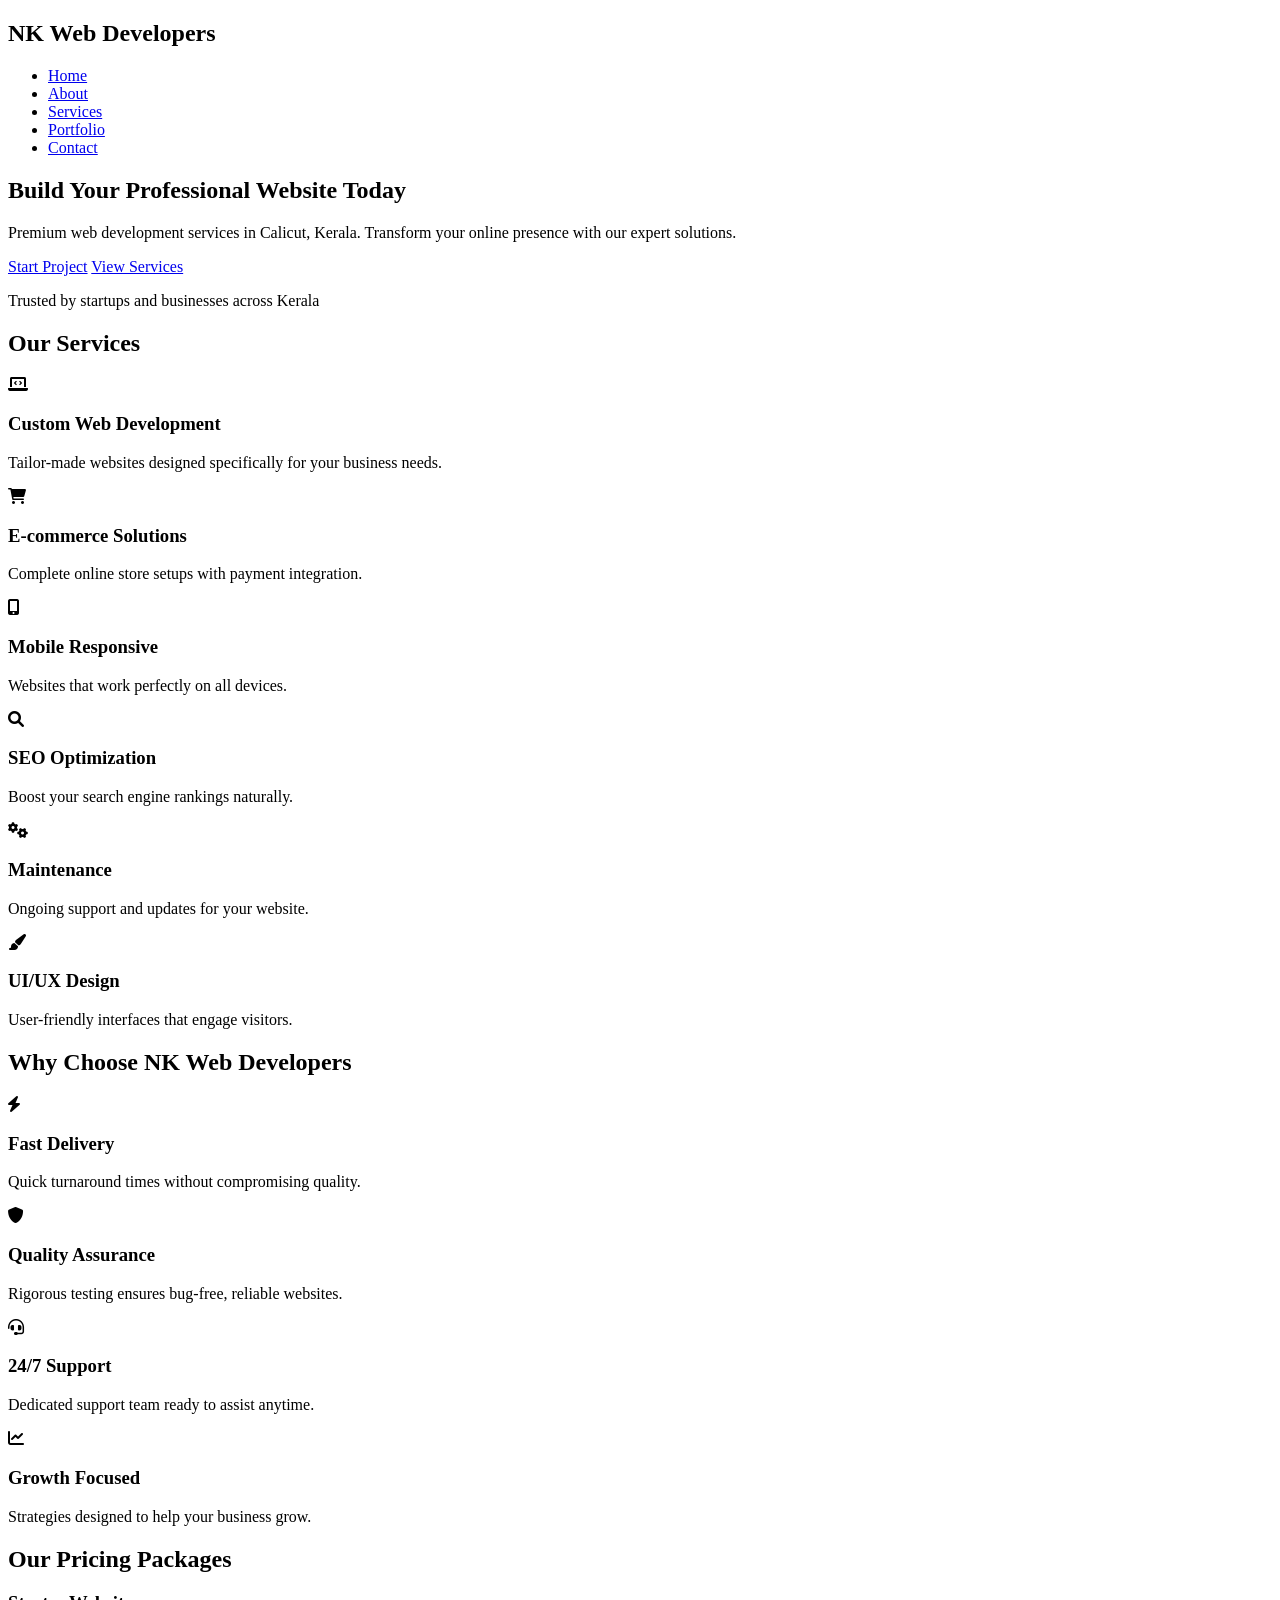
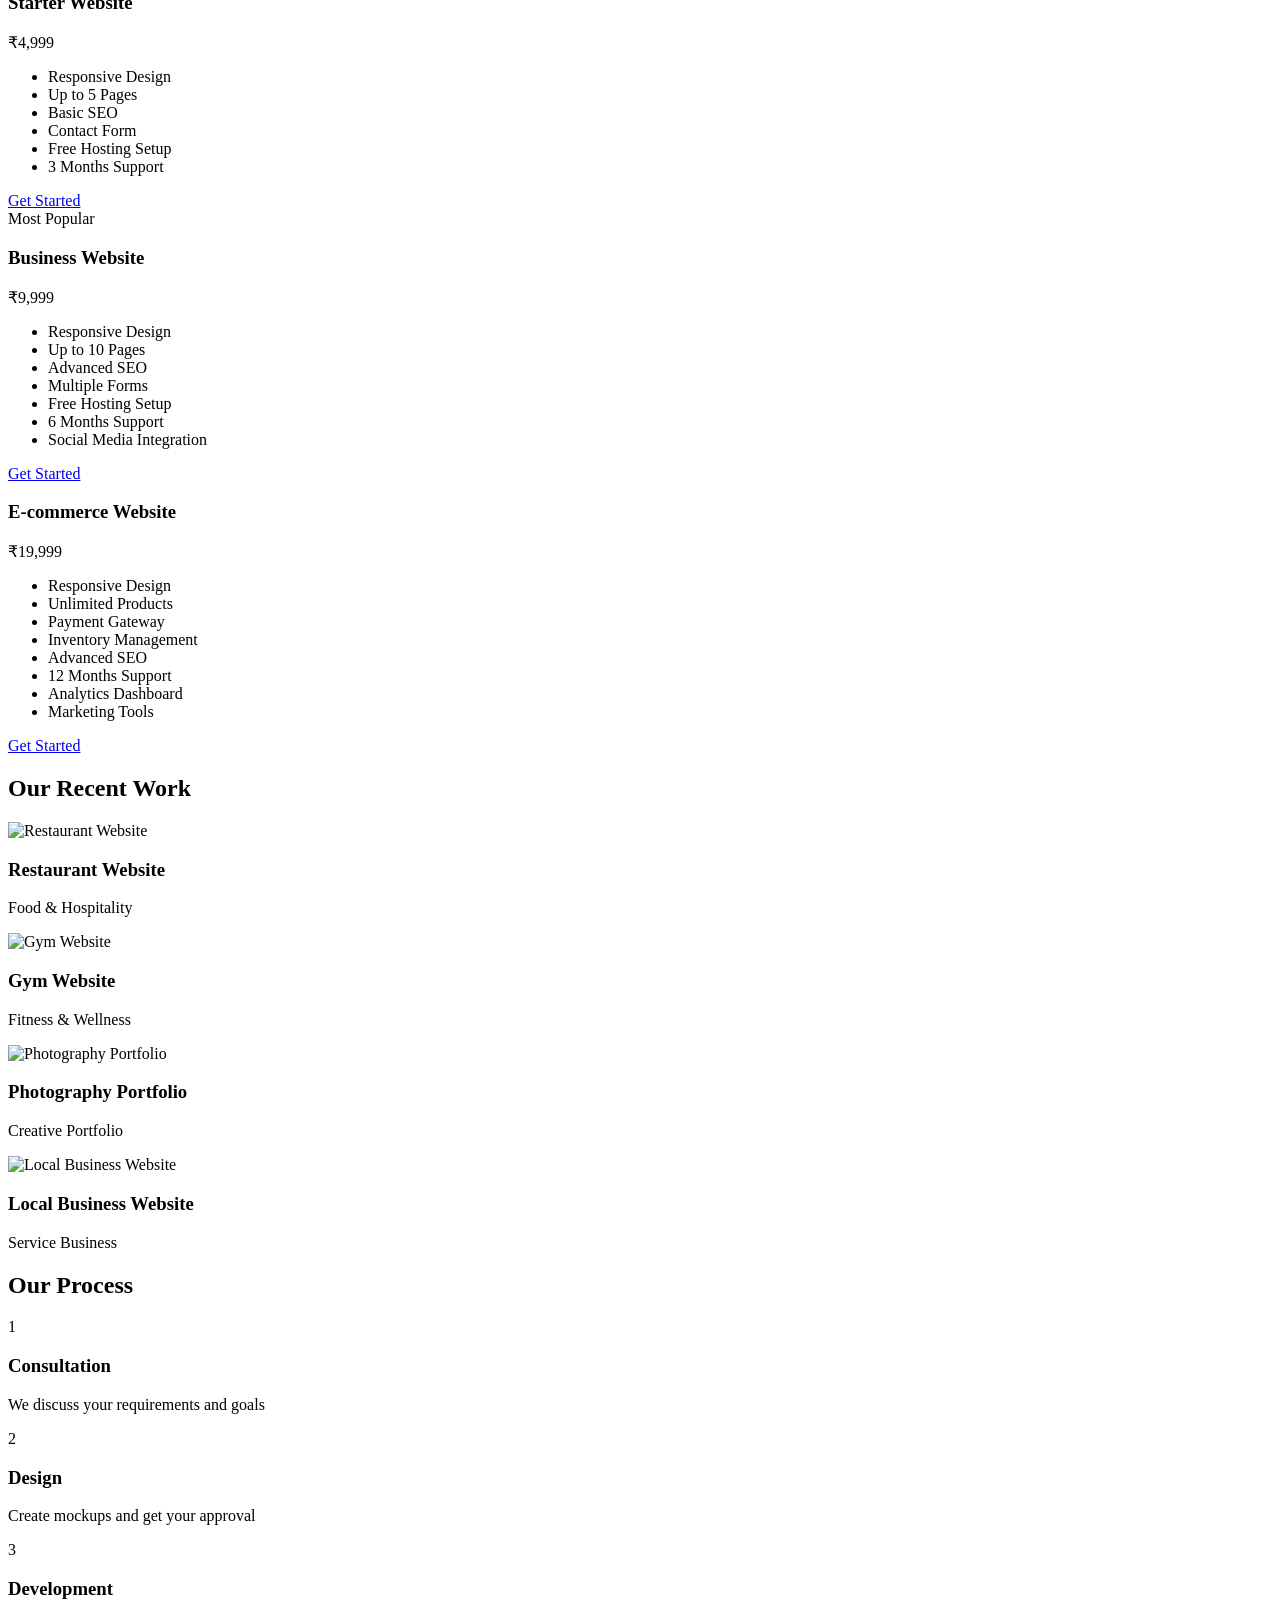
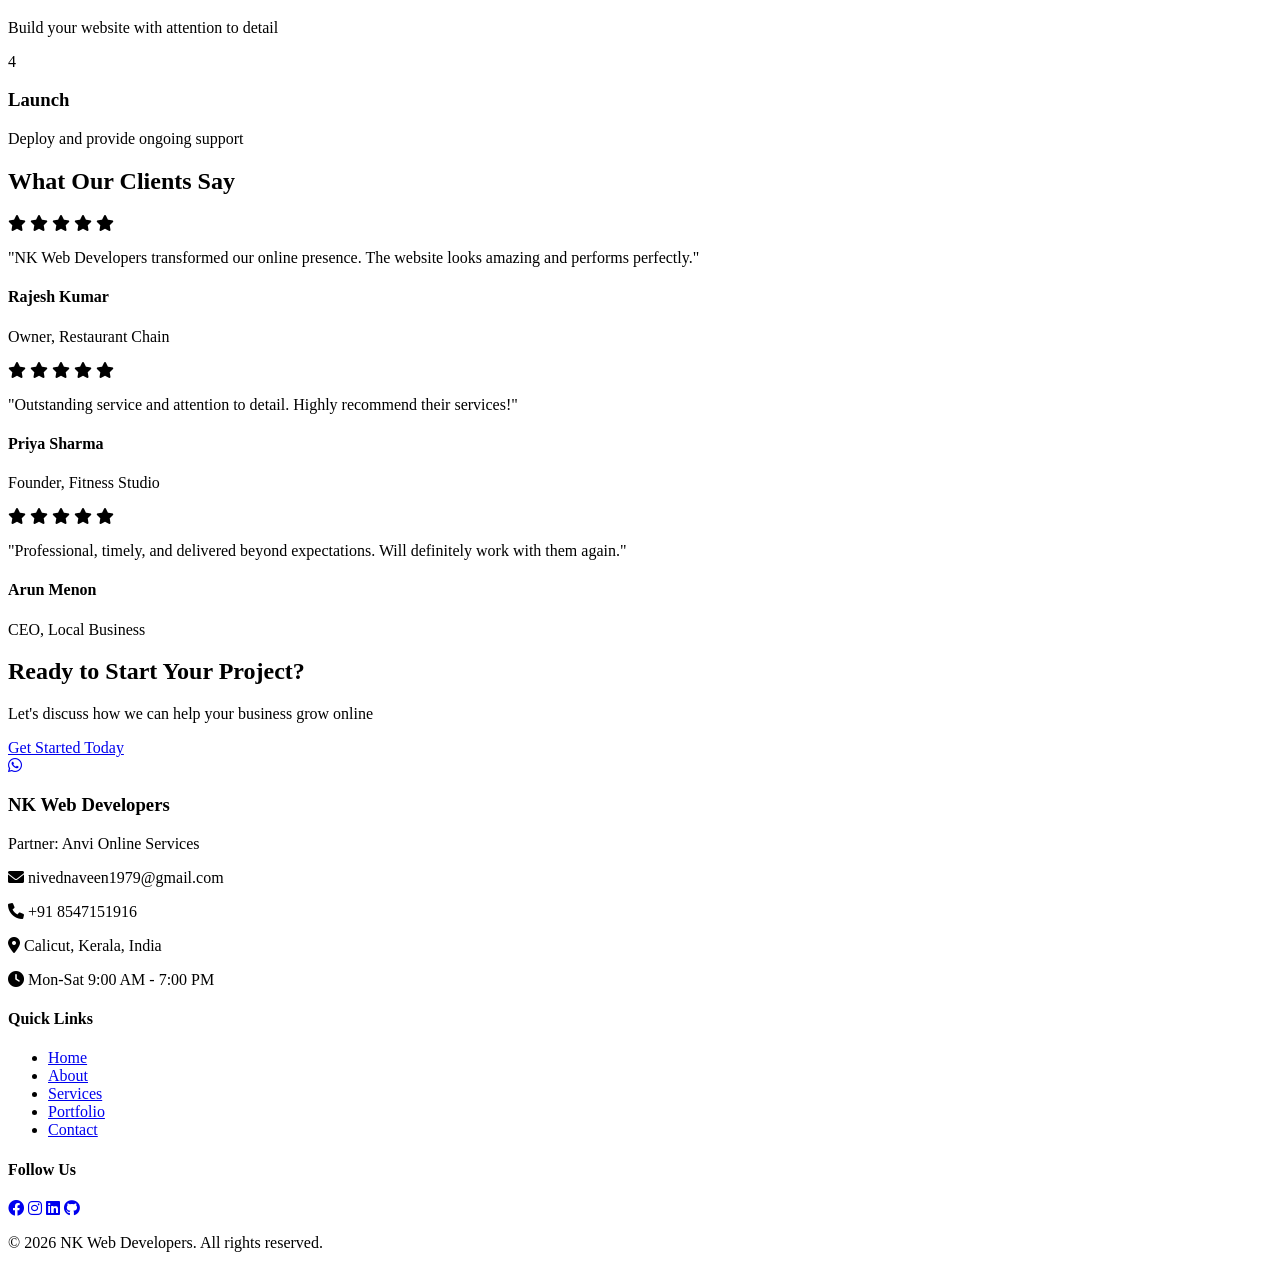
==== commit edeab665: "Create index.html" ====
--- a/index.html
+++ b/index.html
@@ -1,1174 +1,4 @@
-
-                        <!DOCTYPE html>
-                        <html lang="en">
-                        <head>
-                            <meta charset="UTF-8">
-                            <meta name="viewport" content="width=device-width, initial-scale=1.0">
-              <style>
-                body {
-                  background-color: white; /* Ensure the iframe has a white background */
-                }
-
-                * {
-    margin: 0;
-    padding: 0;
-    box-sizing: border-box;
-}
-
-body {
-    font-family: 'Poppins', sans-serif;
-    line-height: 1.6;
-    color: #333;
-    background-color: #fff;
-}
-
-.container {
-    max-width: 1200px;
-    margin: 0 auto;
-    padding: 0 2rem;
-}
-
-/* Header & Navigation */
-.header {
-    background: #fff;
-    box-shadow: 0 2px 10px rgba(0,0,0,0.1);
-    position: fixed;
-    top: 0;
-    width: 100%;
-    z-index: 1000;
-}
-
-.navbar {
-    padding: 1rem 0;
-}
-
-.nav-container {
-    max-width: 1200px;
-    margin: 0 auto;
-    padding: 0 2rem;
-    display: flex;
-    justify-content: space-between;
-    align-items: center;
-}
-
-.logo h2 {
-    color: #2c3e50;
-    font-weight: 600;
-    font-size: 1.5rem;
-}
-
-.nav-menu {
-    display: flex;
-    list-style: none;
-    gap: 2rem;
-}
-
-.nav-menu a {
-    text-decoration: none;
-    color: #2c3e50;
-    font-weight: 500;
-    transition: color 0.3s ease;
-    position: relative;
-}
-
-.nav-menu a:hover {
-    color: #3498db;
-}
-
-.nav-menu a.active {
-    color: #3498db;
-}
-
-.nav-menu a.active::after {
-    content: '';
-    position: absolute;
-    bottom: -5px;
-    left: 0;
-    width: 100%;
-    height: 2px;
-    background: #3498db;
-}
-
-.hamburger {
-    display: none;
-    flex-direction: column;
-    cursor: pointer;
-}
-
-.hamburger span {
-    width: 25px;
-    height: 3px;
-    background: #2c3e50;
-    margin: 3px 0;
-    transition: 0.3s;
-}
-
-@media (max-width: 768px) {
-    .hamburger {
-        display: flex;
-    }
-    
-    .nav-menu {
-        position: fixed;
-        left: -100%;
-        top: 70px;
-        flex-direction: column;
-        background-color: #fff;
-        width: 100%;
-        text-align: center;
-        transition: 0.3s;
-        box-shadow: 0 10px 27px rgba(0,0,0,0.05);
-        padding: 2rem 0;
-    }
-    
-    .nav-menu.active {
-        left: 0;
-    }
-    
-    .nav-menu a.active::after {
-        display: none;
-    }
-}
-
-/* Hero Section */
-.hero {
-    background: linear-gradient(135deg, #f8f9fa 0%, #e9ecef 100%);
-    padding: 12rem 0 8rem 0;
-    text-align: center;
-}
-
-.hero-title {
-    font-size: 3.5rem;
-    font-weight: 700;
-    color: #2c3e50;
-    margin-bottom: 1rem;
-    line-height: 1.2;
-}
-
-.hero-subtitle {
-    font-size: 1.25rem;
-    color: #7f8c8d;
-    margin-bottom: 2rem;
-    max-width: 600px;
-    margin-left: auto;
-    margin-right: auto;
-}
-
-.hero-buttons {
-    display: flex;
-    gap: 1rem;
-    justify-content: center;
-    flex-wrap: wrap;
-}
-
-/* Trust Bar */
-.trust-bar {
-    background: #fff;
-    padding: 1rem 0;
-    border-bottom: 1px solid #eee;
-}
-
-.trust-content {
-    text-align: center;
-    color: #7f8c8d;
-    font-weight: 500;
-}
-
-/* Buttons */
-.btn {
-    padding: 1rem 2rem;
-    text-decoration: none;
-    border-radius: 8px;
-    font-weight: 500;
-    transition: all 0.3s ease;
-    display: inline-block;
-    border: none;
-    cursor: pointer;
-    font-size: 1rem;
-    font-family: 'Poppins', sans-serif;
-}
-
-.btn-primary {
-    background: #3498db;
-    color: white;
-}
-
-.btn-primary:hover {
-    background: #2980b9;
-    transform: translateY(-2px);
-    box-shadow: 0 5px 15px rgba(52, 152, 219, 0.3);
-}
-
-.btn-secondary {
-    background: transparent;
-    color: #3498db;
-    border: 2px solid #3498db;
-}
-
-.btn-secondary:hover {
-    background: #3498db;
-    color: white;
-    transform: translateY(-2px);
-}
-
-/* Page Hero */
-.page-hero {
-    background: linear-gradient(135deg, #f8f9fa 0%, #e9ecef 100%);
-    padding: 8rem 0 4rem 0;
-    text-align: center;
-}
-
-.page-hero h1 {
-    font-size: 2.5rem;
-    color: #2c3e50;
-    margin-bottom: 1rem;
-}
-
-.page-hero p {
-    font-size: 1.1rem;
-    color: #7f8c8d;
-}
-
-/* Sections */
-.section-title {
-    font-size: 2.5rem;
-    color: #2c3e50;
-    text-align: center;
-    margin-bottom: 3rem;
-    font-weight: 600;
-}
-
-/* Services Overview */
-.services-overview {
-    padding: 6rem 0;
-    background: #f8f9fa;
-}
-
-.services-grid {
-    display: grid;
-    grid-template-columns: repeat(auto-fit, minmax(300px, 1fr));
-    gap: 2rem;
-}
-
-.service-card {
-    background: #fff;
-    padding: 2rem;
-    border-radius: 12px;
-    text-align: center;
-    box-shadow: 0 5px 15px rgba(0,0,0,0.05);
-    transition: all 0.3s ease;
-    border: 1px solid #e9ecef;
-}
-
-.service-card:hover {
-    transform: translateY(-5px);
-    box-shadow: 0 10px 25px rgba(0,0,0,0.1);
-}
-
-.service-card i {
-    font-size: 2.5rem;
-    color: #3498db;
-    margin-bottom: 1rem;
-}
-
-.service-card h3 {
-    color: #2c3e50;
-    margin-bottom: 1rem;
-    font-size: 1.3rem;
-}
-
-.service-card p {
-    color: #7f8c8d;
-}
-
-/* Why Choose Us */
-.why-choose-us {
-    padding: 6rem 0;
-    background: #fff;
-}
-
-.features-grid {
-    display: grid;
-    grid-template-columns: repeat(auto-fit, minmax(250px, 1fr));
-    gap: 2rem;
-}
-
-.feature-card {
-    text-align: center;
-    padding: 2rem;
-    background: #f8f9fa;
-    border-radius: 12px;
-    transition: all 0.3s ease;
-}
-
-.feature-card:hover {
-    transform: translateY(-3px);
-    box-shadow: 0 5px 15px rgba(0,0,0,0.1);
-}
-
-.feature-card i {
-    font-size: 2.5rem;
-    color: #3498db;
-    margin-bottom: 1rem;
-}
-
-.feature-card h3 {
-    color: #2c3e50;
-    margin-bottom: 1rem;
-}
-
-.feature-card p {
-    color: #7f8c8d;
-}
-
-/* Pricing Section */
-.pricing {
-    padding: 6rem 0;
-    background: #f8f9fa;
-}
-
-.pricing-grid {
-    display: grid;
-    grid-template-columns: repeat(auto-fit, minmax(300px, 1fr));
-    gap: 2rem;
-    max-width: 1000px;
-    margin: 0 auto;
-}
-
-.pricing-card {
-    background: #fff;
-    padding: 2rem;
-    border-radius: 12px;
-    text-align: center;
-    box-shadow: 0 5px 15px rgba(0,0,0,0.05);
-    border: 1px solid #e9ecef;
-    transition: all 0.3s ease;
-    position: relative;
-}
-
-.pricing-card.popular {
-    border: 2px solid #3498db;
-    transform: scale(1.05);
-}
-
-.pricing-card.popular:hover {
-    transform: scale(1.07);
-}
-
-.pricing-card:hover {
-    transform: translateY(-5px);
-    box-shadow: 0 10px 25px rgba(0,0,0,0.1);
-}
-
-.popular-tag {
-    position: absolute;
-    top: -10px;
-    left: 50%;
-    transform: translateX(-50%);
-    background: #3498db;
-    color: white;
-    padding: 0.25rem 1rem;
-    border-radius: 20px;
-    font-size: 0.8rem;
-    font-weight: 600;
-}
-
-.pricing-card h3 {
-    color: #2c3e50;
-    margin-bottom: 1rem;
-    font-size: 1.5rem;
-}
-
-.price {
-    font-size: 2.5rem;
-    font-weight: 700;
-    color: #3498db;
-    margin-bottom: 1.5rem;
-}
-
-.features {
-    list-style: none;
-    margin-bottom: 2rem;
-}
-
-.features li {
-    padding: 0.5rem 0;
-    color: #555;
-    border-bottom: 1px solid #eee;
-}
-
-.features li:last-child {
-    border-bottom: none;
-}
-
-/* Portfolio Section */
-.portfolio {
-    padding: 6rem 0;
-    background: #fff;
-}
-
-.portfolio-grid {
-    display: grid;
-    grid-template-columns: repeat(auto-fit, minmax(350px, 1fr));
-    gap: 2rem;
-}
-
-.portfolio-item {
-    position: relative;
-    border-radius: 12px;
-    overflow: hidden;
-    height: 300px;
-}
-
-.portfolio-item img {
-    width: 100%;
-    height: 100%;
-    object-fit: cover;
-    transition: transform 0.3s ease;
-}
-
-.portfolio-overlay {
-    position: absolute;
-    top: 0;
-    left: 0;
-    right: 0;
-    bottom: 0;
-    background: rgba(44, 62, 80, 0.9);
-    display: flex;
-    flex-direction: column;
-    justify-content: center;
-    align-items: center;
-    opacity: 0;
-    transition: opacity 0.3s ease;
-    color: white;
-    text-align: center;
-    padding: 1rem;
-}
-
-.portfolio-item:hover .portfolio-overlay {
-    opacity: 1;
-}
-
-.portfolio-item:hover img {
-    transform: scale(1.1);
-}
-
-.portfolio-overlay h3 {
-    color: white;
-    margin-bottom: 0.5rem;
-}
-
-.portfolio-overlay p {
-    color: #3498db;
-}
-
-/* Portfolio Filters */
-.portfolio-filters {
-    display: flex;
-    justify-content: center;
-    gap: 1rem;
-    margin-bottom: 2rem;
-    flex-wrap: wrap;
-}
-
-.filter-btn {
-    padding: 0.5rem 1rem;
-    background: #f8f9fa;
-    border: 1px solid #ddd;
-    border-radius: 20px;
-    cursor: pointer;
-    transition: all 0.3s ease;
-}
-
-.filter-btn:hover,
-.filter-btn.active {
-    background: #3498db;
-    color: white;
-    border-color: #3498db;
-}
-
-/* Process Section */
-.process {
-    padding: 6rem 0;
-    background: #f8f9fa;
-}
-
-.process-steps {
-    display: grid;
-    grid-template-columns: repeat(auto-fit, minmax(200px, 1fr));
-    gap: 2rem;
-}
-
-.process-step {
-    text-align: center;
-    padding: 2rem;
-    background: #fff;
-    border-radius: 12px;
-    box-shadow: 0 5px 15px rgba(0,0,0,0.05);
-    transition: all 0.3s ease;
-}
-
-.process-step:hover {
-    transform: translateY(-3px);
-    box-shadow: 0 10px 25px rgba(0,0,0,0.1);
-}
-
-.step-number {
-    width: 50px;
-    height: 50px;
-    background: #3498db;
-    color: white;
-    border-radius: 50%;
-    display: flex;
-    align-items: center;
-    justify-content: center;
-    margin: 0 auto 1rem auto;
-    font-size: 1.5rem;
-    font-weight: 600;
-}
-
-.process-step h3 {
-    color: #2c3e50;
-    margin-bottom: 0.5rem;
-}
-
-.process-step p {
-    color: #7f8c8d;
-}
-
-/* Testimonials */
-.testimonials {
-    padding: 6rem 0;
-    background: #fff;
-}
-
-.testimonials-grid {
-    display: grid;
-    grid-template-columns: repeat(auto-fit, minmax(300px, 1fr));
-    gap: 2rem;
-}
-
-.testimonial-card {
-    background: #f8f9fa;
-    padding: 2rem;
-    border-radius: 12px;
-    box-shadow: 0 5px 15px rgba(0,0,0,0.05);
-}
-
-.rating {
-    color: #ffc107;
-    margin-bottom: 1rem;
-}
-
-.testimonial-card p {
-    color: #555;
-    margin-bottom: 1rem;
-    font-style: italic;
-}
-
-.client-info h4 {
-    color: #2c3e50;
-    margin-bottom: 0.25rem;
-}
-
-.client-info p {
-    color: #7f8c8d;
-    font-size: 0.9rem;
-}
-
-/* Final CTA */
-.cta-final {
-    padding: 6rem 0;
-    background: linear-gradient(135deg, #3498db 0%, #20 100%);
-    color: white;
-    text-align: center;
-}
-
-.cta-content h2 {
-    font-size: 2.5rem;
-    margin-bottom: 1rem;
-}
-
-.cta-content p {
-    font-size: 1.1rem;
-    margin-bottom: 2rem;
-    opacity: 0.9;
-}
-
-.cta-final .btn-primary {
-    background: white;
-    color: #3498db;
-}
-
-.cta-final .btn-primary:hover {
-    background: #f8f9fa;
-    color: #2980b9;
-}
-
-/* Contact Section */
-.contact-section {
-    padding: 4rem 0;
-    background: #fff;
-}
-
-.contact-grid {
-    display: grid;
-    grid-template-columns: 1fr 1fr;
-    gap: 4rem;
-}
-
-.contact-info h2 {
-    color: #2c3e50;
-    margin-bottom: 2rem;
-}
-
-.info-item {
-    display: flex;
-    align-items: flex-start;
-    margin-bottom: 2rem;
-    gap: 1rem;
-}
-
-.info-item i {
-    font-size: 1.5rem;
-    color: #3498db;
-    min-width: 24px;
-}
-
-.info-item h3 {
-    color: #2c3e50;
-    margin-bottom: 0.25rem;
-}
-
-.info-item p {
-    color: #7f8c8d;
-    margin: 0;
-}
-
-.social-links {
-    display: flex;
-    gap: 1rem;
-    margin-top: 2rem;
-}
-
-.social-links a {
-    color: white;
-    background: #3498db;
-    width: 40px;
-    height: 40px;
-    border-radius: 50%;
-    display: flex;
-    align-items: center;
-    justify-content: center;
-    text-decoration: none;
-    transition: all 0.3s ease;
-}
-
-.social-links a:hover {
-    background: #2980b9;
-    transform: translateY(-2px);
-}
-
-.contact-form {
-    background: #f8f9fa;
-    padding: 2rem;
-    border-radius: 12px;
-}
-
-.contact-form h2 {
-    color: #2c3e50;
-    margin-bottom: 1.5rem;
-}
-
-.form-row {
-    display: grid;
-    grid-template-columns: 1fr 1fr;
-    gap: 1rem;
-    margin-bottom: 1rem;
-}
-
-.form-group {
-    margin-bottom: 1.5rem;
-}
-
-.form-group input,
-.form-group select,
-.form-group textarea {
-    width: 100%;
-    padding: 1rem;
-    border: 1px solid #ddd;
-    border-radius: 8px;
-    font-family: 'Poppins', sans-serif;
-    font-size: 1rem;
-    transition: border-color 0.3s ease;
-    background: white;
-}
-
-.form-group input:focus,
-.form-group select:focus,
-.form-group textarea:focus {
-    outline: none;
-    border-color: #3498db;
-    box-shadow: 0 0 0 3px rgba(52, 152, 219, 0.1);
-}
-
-/* Map Section */
-.map-section {
-    padding: 4rem 0;
-    background: #fff;
-}
-
-.map-section h2 {
-    text-align: center;
-    margin-bottom: 2rem;
-    color: #2c3e50;
-}
-
-.map-container {
-    border-radius: 12px;
-    overflow: hidden;
-    box-shadow: 0 5px 15px rgba(0,0,0,0.1);
-}
-
-/* Stats Section */
-.stats-section {
-    padding: 4rem 0;
-    background: #f8f9fa;
-}
-
-.stats-grid {
-    display: grid;
-    grid-template-columns: repeat(auto-fit, minmax(200px, 1fr));
-    gap: 2rem;
-}
-
-.stat-item {
-    text-align: center;
-    padding: 2rem;
-    background: #fff;
-    border-radius: 12px;
-    box-shadow: 0 5px 15px rgba(0,0,0,0.05);
-}
-
-.stat-item h3 {
-    font-size: 2.5rem;
-    color: #3498db;
-    margin-bottom: ;
-}
-
-.stat-item p {
-    color: #7f8c8d;
-    font-size: 1.1rem;
-}
-
-/* About Full */
-.about-full {
-    padding: 4rem 0;
-}
-
-.about-content-full {
-    display: grid;
-    grid-template-columns: 2fr 1fr;
-    gap: 3rem;
-    align-items: start;
-}
-
-.about-text h2,
-.about-text h3 {
-    color: #2c3e50;
-    margin: 1.5rem 0 1rem 0;
-}
-
-.about-text p {
-    color: #555;
-    margin-bottom: 1rem;
-    line-height: 1.8;
-}
-
-.about-text ul {
-    margin: 1rem 0;
-}
-
-.about-text li {
-    margin-bottom: 0.5rem;
-    color: #555;
-    padding-left: 1rem;
-}
-
-.stat-item {
-    text-align: center;
-    padding: 1.5rem;
-    background: #f8f9fa;
-    border-radius: 8px;
-    margin-bottom: 1rem;
-}
-
-.stat-item h3 {
-    font-size: 2rem;
-    color: #3498db;
-    margin-bottom: 0.5rem;
-}
-
-.stat-item p {
-    color: #7f8c8d;
-    margin: 0;
-}
-
-/* Team Section */
-.team {
-    padding: 4rem 0;
-    background: #f8f9fa;
-}
-
-.team-grid {
-    display: grid;
-    grid-template-columns: repeat(auto-fit, minmax(300px, 1fr));
-    gap: 2rem;
-}
-
-.team-member {
-    text-align: center;
-    background: #fff;
-    padding: 2rem;
-    border-radius: 12px;
-    box-shadow: 0 5px 15px rgba(0,0,0,0.05);
-    transition: all 0.3s ease;
-}
-
-.team-member:hover {
-    transform: translateY(-5px);
-    box-shadow: 0 10px 25px rgba(0,0,0,0.1);
-}
-
-.team-member img {
-    width: 150px;
-    height: 150px;
-    border-radius: 50%;
-    object-fit: cover;
-    margin-bottom: 1rem;
-    border: 3px solid #3498db;
-}
-
-.team-member h3 {
-    color: #2c3e50;
-    margin-bottom: 0.5rem;
-}
-
-.team-member p {
-    color: #3498db;
-    margin-bottom: 0.5rem;
-}
-
-.team-member p:last-child {
-    color: #7f8c8d;
-    font-size: 0.9rem;
-    line-height: 1.5;
-}
-
-/* Services Full */
-.services-full {
-    padding: 4rem 0;
-    background: #fff;
-}
-
-.service-card-full {
-    background: #f8f9fa;
-    padding: 2rem;
-    border-radius: 12px;
-    margin-bottom: 2rem;
-    box-shadow: 0 5px 15px rgba(0,0,0,0.05);
-    border: 1px solid #e9ecef;
-    transition: all 0.3s ease;
-}
-
-.service-card-full:hover {
-    transform: translateY(-3px);
-    box-shadow: 0 10px 25px rgba(0,0,0,0.1);
-}
-
-.service-card-full i {
-    font-size: 2rem;
-    color: #3498db;
-    margin-bottom: 1rem;
-}
-
-.service-card-full h3 {
-    color: #2c3e50;
-    margin-bottom: 1rem;
-    font-size: 1.5rem;
-}
-
-.service-card-full ul {
-    margin-top: 1rem;
-    padding-left: 1.5rem;
-}
-
-.service-card-full li {
-    margin-bottom: 0.5rem;
-    color: #555;
-}
-
-/* CTA Section */
-.cta-section {
-    padding: 4rem 0;
-    background: linear-gradient(135deg, #3498db 0%, #2c3e50 100%);
-    color: white;
-    text-align: center;
-}
-
-.cta-section .cta-content h2 {
-    color: white;
-    font-size: 2.5rem;
-    margin-bottom: 1rem;
-}
-
-.cta-section .cta-content p {
-    color: rgba(255,255,255,0.9);
-    font-size: 1.1rem;
-    margin-bottom: 2rem;
-}
-
-/* WhatsApp Button */
-.whatsapp-btn {
-    position: fixed;
-    bottom: 20px;
-    right: 20px;
-    width: 60px;
-    height: 60px;
-    background: #25d366;
-    color: white;
-    border-radius: 50%;
-    display: flex;
-    align-items: center;
-    justify-content: center;
-    font-size: 1.5rem;
-    text-decoration: none;
-    box-shadow: 0 5px 15px rgba(0,0,0,0.2);
-    z-index: 1000;
-    transition: all 0.3s ease;
-}
-
-.whatsapp-btn:hover {
-    background: #128c7e;
-    transform: scale(1.1);
-}
-
-/* Footer */
-.footer {
-    background: #2c3e50;
-    color: white;
-    padding: 4rem 0 2rem 0;
-    margin-top: 4rem;
-}
-
-.footer-content {
-    display: grid;
-    grid-template-columns: 2fr 1fr 1fr;
-    gap: 3rem;
-    margin-bottom: 2rem;
-}
-
-.footer-info h3 {
-    color: white;
-    margin-bottom: 1rem;
-}
-
-.footer-info p {
-    color: #bdc3c7;
-    margin-bottom: 0.5rem;
-    font-size: 0.9rem;
-}
-
-.contact-details p {
-    display: flex;
-    align-items: center;
-    gap: 0.5rem;
-    margin-bottom: 0.25rem;
-}
-
-.footer-links h4,
-.social-links h4 {
-    color: white;
-    margin-bottom: 1rem;
-}
-
-.footer-links ul {
-    list-style: none;
-}
-
-.footer-links li {
-    margin-bottom: 0.5rem;
-}
-
-.footer-links a {
-    color: #bdc3c7;
-    text-decoration: none;
-    transition: color 0.3s ease;
-}
-
-.footer-links a:hover {
-    color: #3498db;
-}
-
-.social-links {
-    display: flex;
-    flex-direction: column;
-}
-
-.social-links a {
-    color: #bdc3c7;
-    font-size: 1.2rem;
-    transition: color 0.3s ease;
-    margin-bottom: 0.5rem;
-    text-decoration: none;
-}
-
-.social-links a:hover {
-    color: #3498db;
-}
-
-.footer-bottom {
-    border-top: 1px solid #34495e;
-    padding-top: 1rem;
-    text-align: center;
-    color: #bdc3c7;
-}
-
-/* Animations */
-@keyframes fadeInUp {
-    from {
-        opacity: 0;
-        transform: translateY(30px);
-    }
-    to {
-        opacity: 1;
-        transform: translateY(0);
-    }
-}
-
-.animate-on-scroll {
-    opacity: 0;
-    transform: translateY(30px);
-    animation: fadeInUp 0.6s ease forwards;
-}
-
-/* Responsive Design */
-@media (max-width: 768px) {
-    .hero-title {
-        font-size: 2.5rem;
-    }
-    
-    .section-title {
-        font-size: 2rem;
-    }
-    
-    .hero-buttons {
-        flex-direction: column;
-        align-items: center;
-    }
-    
-    .contact-grid {
-        grid-template-columns: 1fr;
-        gap: 2rem;
-    }
-    
-    .about-content-full {
-        grid-template-columns: 1fr;
-        gap: 2rem;
-    }
-    
-    .pricing-grid {
-        grid-template-columns: 1fr;
-    }
-    
-    .pricing-card.popular {
-        transform: scale(1);
-    }
-    
-    .pricing-card.popular:hover {
-        transform: scale(1.05);
-    }
-    
-    .footer-content {
-        grid-template-columns: 1fr;
-        text-align: center;
-        gap: 2rem;
-    }
-    
-    .whatsapp-btn {
-        bottom: 15px;
-        right: 15px;
-        width: 50px;
-        height: 50px;
-        font-size: 1.2rem;
-    }
-    
-    .form-row {
-        grid-template-columns: 1fr;
-    }
-    
-    .process-steps {
-        grid-template-columns: 1fr;
-    }
-    
-    .team-grid {
-        grid-template-columns: 1fr;
-    }
-    
-    .services-grid,
-    .portfolio-grid,
-    .testimonials-grid {
-        grid-template-columns: 1fr;
-    }
-    
-    .nav-container {
-        padding: 0 1rem;
-    }
-    
-    .container {
-        padding: 0 1rem;
-    }
-}
-
-@media (max-width: 480px) {
-    .hero {
-        padding: 10rem 0 6rem 0;
-    }
-    
-    .page-hero {
-        padding: 6rem 0 3rem 0;
-    }
-    
-    .logo h2 {
-        font-size: 1.2rem;
-    }
-    
-    .nav-menu {
-        padding: 1rem 0;
-    }
-    
-    .nav-menu a {
-        font-size: 1.1rem;
-    }
-    
-    .hero-title {
-        font-size: 2rem;
-    }
-    
-    .section-title {
-        font-size: 1.8rem;
-    }
-    
-    .cta-content h2 {
-        font-size: 2rem;
-    }
-}
-
-
-              </style>
-                        </head>
-                        <body>
-                            <!DOCTYPE html>
+<!DOCTYPE html>
 <html lang="en">
 <head>
     <meta charset="UTF-8">
@@ -1217,8 +47,7 @@
                 <div class="hero-buttons">
                     <a href="contact.html" class="btn btn-primary">Start Project</a>
                     <a href="services.html" class="btn btn-secondary">View Services</a>
-                </div>
-            </div>
+                </div>            </div>
         </div>
     </section>
 
@@ -1267,8 +96,7 @@
                     <p>User-friendly interfaces that engage visitors.</p>
                 </div>
             </div>
-        </div>
-    </section>
+        </div>    </section>
 
     <!-- Why Choose Us -->
     <section class="why-choose-us">
@@ -1317,8 +145,7 @@
                     </ul>
                     <a href="contact.html" class="btn btn-primary">Get Started</a>
                 </div>
-                <div class="pricing-card popular">
-                    <div class="popular-tag">Most Popular</div>
+                <div class="pricing-card popular">                    <div class="popular-tag">Most Popular</div>
                     <h3>Business Website</h3>
                     <div class="price">₹9,999</div>
                     <ul class="features">
@@ -1367,8 +194,7 @@
                     <img src="https://via.placeholder.com/400x300/34495e/ffffff?text=Gym+Website" alt="Gym Website">
                     <div class="portfolio-overlay">
                         <h3>Gym Website</h3>
-                        <p>Fitness & Wellness</p>
-                    </div>
+                        <p>Fitness & Wellness</p>                    </div>
                 </div>
                 <div class="portfolio-item">
                     <img src="https://via.placeholder.com/400x300/7f8c8d/ffffff?text=Photography+Portfolio" alt="Photography Portfolio">
@@ -1417,8 +243,7 @@
         </div>
     </section>
 
-    <!-- Testimonials -->
-    <section class="testimonials">
+    <!-- Testimonials -->    <section class="testimonials">
         <div class="container">
             <h2 class="section-title">What Our Clients Say</h2>
             <div class="testimonials-grid">
@@ -1467,7 +292,6 @@
             </div>
         </div>
     </section>
-
     <!-- Final CTA -->
     <section class="cta-final">
         <div class="container">
@@ -1517,961 +341,10 @@
                 </div>
             </div>
             <div class="footer-bottom">
-                <p>&copy; 2026 NK Web Developers. All rights reserved.</p>
-            </div>
+                <p>&copy; 2026 NK Web Developers. All rights reserved.</p>            </div>
         </div>
     </footer>
 
     <script src="script.js"></script>
 </body>
-</html>
-
-<!DOCTYPE html>
-<html lang="en">
-<head>
-    <meta charset="UTF-8">
-    <meta name="viewport" content="width=device-width, initial-scale=1.0">
-    <title>About Us - NK Web Developers</title>
-    <meta name="description" content="About NK Web Developers - Professional web development company in Calicut, Kerala. Meet our team and learn about our services.">
-    <meta name="keywords" content="web development company, Calicut, Kerala, web developers, Nived K, Rijina PV">
-    <meta name="author" content="NK Web Developers">
-    <link href="https://fonts.googleapis.com/css2?family=Poppins:wght@300;400;500;600;700&display=swap" rel="stylesheet">
-    <link rel="stylesheet" href="styles.css">
-    <link rel="stylesheet" href="https://cdnjs.cloudflare.com/ajax/libs/font-awesome/6.0.0/css/all.min.css">
-</head>
-<body>
-    <header class="header">
-        <nav class="navbar">
-            <div class="nav-container">
-                <div class="logo">
-                    <h2>NK Web Developers</h2>
-                </div>
-                <ul class="nav-menu">
-                    <li><a href="index.html">Home</a></li>
-                    <li><a href="about.html" class="active">About</a></li>
-                    <li><a href="services.html">Services</a></li>
-                    <li><a href="portfolio.html">Portfolio</a></li>
-                    <li><a href="contact.html">Contact</a></li>
-                </ul>
-                <div class="hamburger">
-                    <span></span>
-                    <span></span>
-                    <span></span>
-                </div>
-            </div>
-        </nav>
-    </header>
-
-    <section class="page-hero">
-        <div class="container">
-            <h1>About Us</h1>
-            <p>Creating exceptional web experiences since 2023 in Calicut, Kerala</p>
-        </div>
-    </section>
-
-    <section class="about-full">
-        <div class="container">
-            <div class="about-content-full">
-                <div class="about-text">
-                    <h2>Who We Are</h2>
-                    <p>NK Web Developers is a premier web development agency based in Calicut, Kerala, dedicated to creating stunning, functional websites that help businesses thrive online. Founded in 2023, we've been helping companies of all sizes establish their digital presence with modern, responsive web solutions.</p>
-                    
-                    <p>Our team of experienced developers and designers work together to deliver custom websites that not only look great but also perform exceptionally well across all devices and browsers. We combine technical expertise with creative vision to build websites that drive results.</p>
-                    
-                    <h3>Our Mission</h3>
-                    <p>To empower businesses with cutting-edge web solutions that drive growth, increase engagement, and deliver measurable results through innovative design and development practices. We believe in building long-term relationships with our clients by delivering exceptional value and outstanding service.</p>
-                    
-                    <h3>Our Values</h3>
-                    <ul>
-                        <li><strong>Excellence:</strong> We strive for perfection in every project we undertake</li>
-                        <li><strong>Innovation:</strong> We stay ahead of trends and technologies to provide cutting-edge solutions</li>
-                        <li><strong>Integrity:</strong> We maintain transparency and honesty with our clients at all times</li>
-                        <li><strong>Collaboration:</strong> We work closely with clients to achieve their goals and exceed expectations</li>
-                        <li><strong>Quality:</strong> We never compromise on quality and attention to detail</li>
-                    </ul>
-                </div>
-                
-                <div class="about-stats">
-                    <div class="stat-item">
-                        <h3>50+</h3>
-                        <p>Projects Completed</p>
-                    </div>
-                    <div class="stat-item">
-                        <h3>98%</h3>
-                        <p>Client Satisfaction</p>
-                    </div>
-                    <div class="stat-item">
-                        <h3>24/7</h3>
-                        <p>Support Available</p>
-                    </div>
-                    <div class="stat-item">
-                        <h3>5+</h3>
-                        <p>Years Experience</p>
-                    </div>
-                </div>
-            </div>
-        </div>
-    </section>
-
-    <section class="team">
-        <div class="container">
-            <h2 class="section-title">Meet Our Team</h2>
-            <div class="team-grid">
-                <div class="team-member">
-                    <img src="https://via.placeholder.com/300x300/2c3e50/ffffff?text=NK" alt="Nived K">
-                    <h3>Nived K</h3>
-                    <p>Founder & Web Developer</p>
-                    <p>With over 5 years of experience in web development, Nived brings technical expertise and innovation to every project.</p>
-                </div>
-                <div class="team-member">
-                    <img src="https://via.placeholder.com/300x300/34495e/ffffff?text=RPV" alt="Rijina PV">
-                    <h3>Rijina PV</h3>
-                    <p>Design & Client Support</p>
-                    <p>Rijina ensures beautiful designs and excellent client communication throughout the project lifecycle.</p>
-                </div>
-            </div>
-        </div>
-    </section>
-
-    <section class="process">
-        <div class="container">
-            <h2 class="section-title">Our Development Process</h2>
-            <div class="process-steps">
-                <div class="process-step">
-                    <div class="step-number">1</div>
-                    <h3>Discovery</h3>
-                    <p>Understanding your business goals and requirements</p>
-                </div>
-                <div class="process-step">
-                    <div class="step-number">2</div>
-                    <h3>Planning</h3>
-                    <p>Creating detailed project plans and timelines</p>
-                </div>
-                <div class="process-step">
-                    <div class="step-number">3</div>
-                    <h3>Design</h3>
-                    <p>Developing wireframes and visual mockups</p>
-                </div>
-                <div class="process-step">
-                    <div class="step-number">4</div>
-                    <h3>Development</h3>
-                    <p>Building and testing the final product</p>
-                </div>
-                <div class="process-step">
-                    <div class="step-number">5</div>
-                    <h3>Launch</h3>
-                    <p>Deployment and ongoing support</p>
-                </div>
-            </div>
-        </div>
-    </section>
-
-    <!-- WhatsApp Button -->
-    <a href="https://wa.me/918547151916" class="whatsapp-btn" target="_blank">
-        <i class="fab fa-whatsapp"></i>
-    </a>
-
-    <footer class="footer">
-        <div class="container">
-            <div class="footer-content">
-                <div class="footer-info">
-                    <h3>NK Web Developers</h3>
-                    <p>Partner: Anvi Online Services</p>
-                    <div class="contact-details">
-                        <p><i class="fas fa-envelope"></i> nivednaveen1979@gmail.com</p>
-                        <p><i class="fas fa-phone"></i> +91 8547151916</p>
-                        <p><i class="fas fa-map-marker-alt"></i> Calicut, Kerala, India</p>
-                        <p><i class="fas fa-clock"></i> Mon-Sat 9:00 AM - 7:00 PM</p>
-                    </div>
-                </div>
-                <div class="footer-links">
-                    <h4>Quick Links</h4>
-                    <ul>
-                        <li><a href="index.html">Home</a></li>
-                        <li><a href="about.html">About</a></li>
-                        <li><a href="services.html">Services</a></li>
-                        <li><a href="portfolio.html">Portfolio</a></li>
-                        <li><a href="contact.html">Contact</a></li>
-                    </ul>
-                </div>
-                <div class="social-links">
-                    <h4>Follow Us</h4>
-                    <a href="#"><i class="fab fa-facebook"></i></a>
-                    <a href="#"><i class="fab fa-instagram"></i></a>
-                    <a href="#"><i class="fab fa-linkedin"></i></a>
-                    <a href="#"><i class="fab fa-github"></i></a>
-                </div>
-            </div>
-            <div class="footer-bottom">
-                <p>&copy; 2026 NK Web Developers. All rights reserved.</p>
-            </div>
-        </div>
-    </footer>
-
-    <script src="script.js"></script>
-</body>
-</html>
-
-<!DOCTYPE html>
-<html lang="en">
-<head>
-    <meta charset="UTF-8">
-    <meta name="viewport" content="width=device-width, initial-scale=1.0">
-    <title>Services - NK Web Developers</title>
-    <meta name="description" content="Web development services by NK Web Developers in Calicut. Custom business websites, e-commerce solutions, and professional web design.">
-    <meta name="keywords" content="web services, business website, e-commerce, web design, Calicut, web development">
-    <meta name="author" content="NK Web Developers">
-    <link href="https://fonts.googleapis.com/css2?family=Poppins:wght@300;400;500;600;700&display=swap" rel="stylesheet">
-    <link rel="stylesheet" href="styles.css">
-    <link rel="stylesheet" href="https://cdnjs.cloudflare.com/ajax/libs/font-awesome/6.0.0/css/all.min.css">
-</head>
-<body>
-    <header class="header">
-        <nav class="navbar">
-            <div class="nav-container">
-                <div class="logo">
-                    <h2>NK Web Developers</h2>
-                </div>
-                <ul class="nav-menu">
-                    <li><a href="index.html">Home</a></li>
-                    <li><a href="about.html">About</a></li>
-                    <li><a href="services.html" class="active">Services</a></li>
-                    <li><a href="portfolio.html">Portfolio</a></li>
-                    <li><a href="contact.html">Contact</a></li>
-                </ul>
-                <div class="hamburger">
-                    <span></span>
-                    <span></span>
-                    <span></span>
-                </div>
-            </div>
-        </nav>
-    </header>
-
-    <section class="page-hero">
-        <div class="container">
-            <h1>Our Services</h1>
-            <p>Comprehensive web solutions tailored to your business needs</p>
-        </div>
-    </section>
-
-    <section class="services-full">
-        <div class="container">
-            <div class="services-grid">
-                <div class="service-card-full">
-                    <i class="fas fa-laptop-code"></i>
-                    <h3>Custom Web Development</h3>
-                    <p>Tailor-made websites designed specifically for your business needs. We create unique, scalable solutions that perfectly match your requirements and brand identity.</p>
-                    <ul>
-                        <li>Custom functionality development</li>
-                        <li>Database integration</li>
-                        <li>API development</li>
-                        <li>Third-party integrations</li>
-                        <li>Performance optimization</li>
-                        <li>Security implementation</li>
-                    </ul>
-                </div>
-                <div class="service-card-full">
-                    <i class="fas fa-shopping-cart"></i>
-                    <h3>E-commerce Solutions</h3>
-                    <p>Complete online store setups with secure payment processing, inventory management, and customer management systems. Perfect for growing your online sales.</p>
-                    <ul>
-                        <li>Shopping cart implementation</li>
-                        <li>Payment gateway integration</li>
-                        <li>Inventory management</li>
-                        <li>Customer accounts</li>
-                        <li>Order tracking</li>
-                        <li>Marketing tools</li>
-                    </ul>
-                </div>
-                <div class="service-card-full">
-                    <i class="fas fa-mobile-alt"></i>
-                    <h3>Mobile Responsive Design</h3>
-                    <p>Ensure your website looks perfect and functions flawlessly on all devices. We create responsive designs that adapt to any screen size.</p>
-                    <ul>
-                        <li>Mobile-first approach</li>
-                        <li>Touch-friendly interfaces</li>
-                        <li>Fast loading times</li>
-                        <li>Optimized for mobile SEO</li>
-                        <li>App-like user experience</li>
-                        <li>Cross-browser compatibility</li>
-                    </ul>
-                </div>
-                <div class="service-card-full">
-                    <i class="fas fa-search"></i>
-                    <h3>SEO Optimization</h3>
-                    <p>Boost your search engine rankings and drive more organic traffic to your website. We implement best practices for maximum visibility.</p>
-                    <ul>
-                        <li>Keyword research</li>
-                        <li>On-page optimization</li>
-                        <li>Technical SEO</li>
-                        <li>Content optimization</li>
-                        <li>Local SEO</li>
-                        <li>Analytics setup</li>
-                    </ul>
-                </div>
-                <div class="service-card-full">
-                    <i class="fas fa-cogs"></i>
-                    <h3>Website Maintenance</h3>
-                    <p>Keep your website secure, up-to-date, and performing at its best. We handle all aspects of website maintenance and support.</p>
-                    <ul>
-                        <li>Regular updates</li>
-                        <li>Security patches</li>
-                        <li>Backup management</li>
-                        <li>Performance monitoring</li>
-                        <li>Content updates</li>
-                        <li>Technical support</li>
-                    </ul>
-                </div>
-                <div class="service-card-full">
-                    <i class="fas fa-paint-brush"></i>
-                    <h3>UI/UX Design</h3>
-                    <p>Create engaging user experiences with intuitive interfaces. We focus on usability, accessibility, and visual appeal to keep visitors engaged.</p>
-                    <ul>
-                        <li>User interface design</li>
-                        <li>User experience research</li>
-                        <li>Wireframing and prototyping</li>
-                        <li>Usability testing</li>
-                        <li>Brand consistency</li>
-                        <li>Accessibility compliance</li>
-                    </ul>
-                </div>
-            </div>
-        </div>
-    </section>
-
-    <section class="cta-section">
-        <div class="container">
-            <div class="cta-content">
-                <h2>Ready to Transform Your Online Presence?</h2>
-                <p>Get in touch with us to discuss your project requirements and receive a free quote.</p>
-                <a href="contact.html" class="btn btn-primary">Get Free Quote</a>
-            </div>
-        </div>
-    </section>
-
-    <!-- WhatsApp Button -->
-    <a href="https://wa.me/918547151916" class="whatsapp-btn" target="_blank">
-        <i class="fab fa-whatsapp"></i>
-    </a>
-
-    <footer class="footer">
-        <div class="container">
-            <div class="footer-content">
-                <div class="footer-info">
-                    <h3>NK Web Developers</h3>
-                    <p>Partner: Anvi Online Services</p>
-                    <div class="contact-details">
-                        <p><i class="fas fa-envelope"></i> nivednaveen1979@gmail.com</p>
-                        <p><i class="fas fa-phone"></i> +91 8547151916</p>
-                        <p><i class="fas fa-map-marker-alt"></i> Calicut, Kerala, India</p>
-                        <p><i class="fas fa-clock"></i> Mon-Sat 9:00 AM - 7:00 PM</p>
-                    </div>
-                </div>
-                <div class="footer-links">
-                    <h4>Quick Links</h4>
-                    <ul>
-                        <li><a href="index.html">Home</a></li>
-                        <li><a href="about.html">About</a></li>
-                        <li><a href="services.html">Services</a></li>
-                        <li><a href="portfolio.html">Portfolio</a></li>
-                        <li><a href="contact.html">Contact</a></li>
-                    </ul>
-                </div>
-                <div class="social-links">
-                    <h4>Follow Us</h4>
-                    <a href="#"><i class="fab fa-facebook"></i></a>
-                    <a href="#"><i class="fab fa-instagram"></i></a>
-                    <a href="#"><i class="fab fa-linkedin"></i></a>
-                    <a href="#"><i class="fab fa-github"></i></a>
-                </div>
-            </div>
-            <div class="footer-bottom">
-                <p>&copy; 2026 NK Web Developers. All rights reserved.</p>
-            </div>
-        </div>
-    </footer>
-
-    <script src="script.js"></script>
-</body>
-</html>
-
-<!DOCTYPE html>
-<html lang="en">
-<head>
-    <meta charset="UTF-8">
-    <meta name="viewport" content="width=device-width, initial-scale=1.0">
-    <title>Portfolio - NK Web Developers</title>
-    <meta name="description" content="Web development portfolio by NK Web Developers. See our latest projects and client success stories from Calicut, Kerala.">
-    <meta name="keywords" content=" examples, web development projects, Calicut, Kerala">
-    <meta name="author" content="NK Web Developers">
-    <link href="https://fonts.googleapis.com/css2?family=Poppins:wght@300;400;500;600;700&display=swap" rel="stylesheet">
-    <link rel="stylesheet" href="styles.css">
-    <link rel="stylesheet" href="https://cdnjs.cloudflare.com/ajax/libs/font-awesome/6.0.0/css/all.min.css">
-</head>
-<body>
-    <header class="header">
-        <nav class="navbar">
-            <div class="nav-container">
-                <div class="logo">
-                    <h2>NK Web Developers</h2>
-                </div>
-                <ul class="nav-menu">
-                    <li><a href="index.html">Home</a></li>
-                    <li><a href="about.html">About</a></li>
-                    <li><a href="services.html">Services</a></li>
-                    <li><a href="portfolio.html" class="active">Portfolio</a></li>
-                    <li><a href="contact.html">Contact</a></li>
-                </ul>
-                <div class="hamburger">
-                    <span></span>
-                    <span></span>
-                    <span></span>
-                </div>
-            </div>
-        </nav>
-    </header>
-
-    <section class="page-hero">
-        <div class="container">
-            <h1>Our Portfolio</h1>
-            <p>See our latest web development projects and success stories</p>
-        </div>
-    </section>
-
-    <section class="portfolio-full">
-        <div class="container">
-            <div class="portfolio-filters">
-                <button class="filter-btn active" data-filter="all">All</button>
-                <button class="filter-btn" data-filter="business">Business</button>
-                <button class="filter-btn" data-filter="ecommerce">E-commerce</button>
-                <button class="filter-btn" data-filter="portfolio">Portfolio</button>
-            </div>
-            
-            <div class="portfolio-grid">
-                <div class="portfolio-item" data-category="business">
-                    <img src="https://via.placeholder.com/400x300/2c3e50/ffffff?text=Restaurant+Website" alt="Restaurant Website">
-                    <div class="portfolio-overlay">
-                        <h3>Restaurant Website</h3>
-                        <p>Food & Hospitality</p>
-                        <a href="#">View Details</a>
-                    </div>
-                </div>
-                <div class="portfolio-item" data-category="business">
-                    <img src="https://via.placeholder.com/400x300/34495e/ffffff?text=Gym+Website" alt="Gym Website">
-                    <div class="portfolio-overlay">
-                        <h3>Gym Website</h3>
-                        <p>Fitness & Wellness</p>
-                        <a href="#">View Details</a>
-                    </div>
-                </div>
-                <div class="portfolio-item" data-category="portfolio">
-                    <img src="https://via.placeholder.com/400x300/7f8c8d/ffffff?text=Photography+Portfolio" alt="Photography Portfolio">
-                    <div class="portfolio-overlay">
-                        <h3>Photography Portfolio</h3>
-                        <p>Creative Portfolio</p>
-                        <a href="#">View Details</a>
-                    </div>
-                </div>
-                <div class="portfolio-item" data-category="business">
-                    <img src="https://via.placeholder.com/400x300/95a5a6/ffffff?text=Local+Business" alt="Local Business Website">
-                    <div class="portfolio-overlay">
-                        <h3>Local Business Website</h3>
-                        <p>Service Business</p>
-                        <a href="#">View Details</a>
-                    </div>
-                </div>
-                <div class="portfolio-item" data-category="ecommerce">
-                    <img src="https://via.placeholder.com/400x300/bdc3c7/ffffff?text=E-commerce+Store" alt="E-commerce Store">
-                    <div class="portfolio-overlay">
-                        <h3>E-commerce Store</h3>
-                        <p>Online Retail</p>
-                        <a href="#">View Details</a>
-                    </div>
-                </div>
-                <div class="portfolio-item" data-category="business">
-                    <img src="https://via.placeholder.com/400x300/ecf0f1/ffffff?text=Corporate+Site" alt="Corporate Website">
-                    <div class="portfolio-overlay">
-                        <h3>Corporate Website</h3>
-                        <p>Corporate Business</p>
-                        <a href="#">View Details</a>
-                    </div>
-                </div>
-            </div>
-        </div>
-    </section>
-
-    <section class="stats-section">
-        <div class="container">
-            <div class="stats-grid">
-                <div class="stat-item">
-                    <h3>50+</h3>
-                    <p>Projects Completed</p>
-                </div>
-                <div class="stat-item">
-                    <h3>98%</h3>
-                    <p>Client Satisfaction</p>
-                </div>
-                <div class="stat-item">
-                    <h3>100%</h3>
-                    <p>On-Time Delivery</p>
-                </div>
-                <div class="stat-item">
-                    <h3>24/7</h3>
-                    <p>Support Available</p>
-                </div>
-            </div>
-        </div>
-    </section>
-
-    <!-- WhatsApp Button -->
-    <a href="https://wa.me/918547151916" class="whatsapp-btn" target="_blank">
-        <i class="fab fa-whatsapp"></i>
-    </a>
-
-    <footer class="footer">
-        <div class="container">
-            <div class="footer-content">
-                <div class="footer-info">
-                    <h3>NK Web Developers</h3>
-                    <p>Partner: Anvi Online Services</p>
-                    <div class="contact-details">
-                        <p><i class="fas fa-envelope"></i> nivednaveen1979@gmail.com</p>
-                        <p><i class="fas fa-phone"></i> +91 8547151916</p>
-                        <p><i class="fas fa-map-marker-alt"></i> Calicut, Kerala, India</p>
-                        <p><i class="fas fa-clock"></i> Mon-Sat 9:00 AM - 7:00 PM</p>
-                    </div>
-                </div>
-                <div class="footer-links">
-                    <h4>Quick Links</h4>
-                    <ul>
-                        <li><a href="index.html">Home</a></li>
-                        <li><a href="about.html">About</a></li>
-                        <li><a href="services.html">Services</a></li>
-                        <li><a href="portfolio.html">Portfolio</a></li>
-                        <li><a href="contact.html">Contact</a></li>
-                    </ul>
-                </div>
-                <div class="social-links">
-                    <h4>Follow Us</h4>
-                    <a href="#"><i class="fab fa-facebook"></i></a>
-                    <a href="#"><i class="fab fa-instagram"></i></a>
-                    <a href="#"><i class="fab fa-linkedin"></i></a>
-                    <a href="#"><i class="fab fa-github"></i></a>
-                </div>
-            </div>
-            <div class="footer-bottom">
-                <p>&copy; 2026 NK Web Developers. All rights reserved.</p>
-            </div>
-        </div>
-    </footer>
-
-    <script src="script.js"></script>
-</body>
-</html>
-
-<!DOCTYPE html>
-<html lang="en">
-<head>
-    <meta charset="UTF-8">
-    <meta name="viewport" content="width=device-width, initial-scale=1.0">
-    <title>Contact - NK Web Developers</title>
-    <meta name="description" content="Contact NK Web Developers in Calicut, Kerala. Get in touch for web development services and project consultations.">
-    <meta name="keywords" content="contact web developer, Calicut, Kerala, web development consultation, project request">
-    <meta name="author" content="NK Web Developers">
-    <link href="https://fonts.googleapis.com/css2?family=Poppins:wght@300;400;500;600;700&display=swap" rel="stylesheet">
-    <link rel="stylesheet" href="styles.css">
-    <link rel="stylesheet" href="https://cdnjs.cloudflare.com/ajax/libs/font-awesome/6.0.0/css/all.min.css">
-</head>
-<body>
-    <header class="header">
-        <nav class="navbar">
-            <div class="nav-container">
-                <div class="logo">
-                    <h2>NK Web Developers</h2>
-                </div>
-                <ul class="nav-menu">
-                    <li><a href="index.html">Home</a></li>
-                    <li><a href="about.html">About</a></li>
-                    <li><a href="services.html">Services</a></li>
-                    <li><a href="portfolio.html">Portfolio</a></li>
-                    <li><a href="contact.html" class="active">Contact</a></li>
-                </ul>
-                <div class="hamburger">
-                    <span></span>
-                    <span></span>
-                    <span></span>
-                </div>
-            </div>
-        </nav>
-    </header>
-
-    <section class="page-hero">
-        <div class="container">
-            <h1>Get In Touch</h1>
-            <p>Ready to start your project? Contact us today!</p>
-        </div>
-    </section>
-
-    <section class="contact-section">
-        <div class="container">
-            <div class="contact-grid">
-                <div class="contact-info">
-                    <h2>Contact Information</h2>
-                    <div class="info-item">
-                        <i class="fas fa-map-marker-alt"></i>
-                        <div>
-                            <h3>Location</h3>
-                            <p>Calicut, Kerala, India</p>
-                        </div>
-                    </div>
-                    <div class="info-item">
-                        <i class="fas fa-phone"></i>
-                        <div>
-                            <h3>Phone</h3>
-                            <p>+91 8547151916</p>
-                        </div>
-                    </div>
-                    <div class="info-item">
-                        <i class="fas fa-envelope"></i>
-                        <div>
-                            <h3>Email</h3>
-                            <p>nivednaveen1979@gmail.com</p>
-                        </div>
-                    </div>
-                    <div class="info-item">
-                        <i class="fas fa-clock"></i>
-                        <div>
-                            <h3>Working Hours</h3>
-                            <p>Monday - Saturday: 9:00 AM - 7:00 PM</p>
-                        </div>
-                    </div>
-                    
-                    <div class="social-links">
-                        <h3>Connect With Us</h3>
-                        <a href="#"><i class="fab fa-facebook"></i></a>
-                        <a href="#"><i class="fab fa-instagram"></i></a>
-                        <a href="#"><i class="fab fa-linkedin"></i></a>
-                        <a href="#"><i class="fab fa-github"></i></a>
-                    </div>
-                </div>
-                
-                <form name="contact" method="POST" data-netlify="true" class="contact-form" id="contactForm">
-                    <h2>Project Request Form</h2>
-                    <div class="form-row">
-                        <div class="form-group">
-                            <input type="text" id="name" name="name" placeholder="Your Name*" required>
-                        </div>
-                        <div class="form-group">
-                            <input type="tel" id="phone" name="phone" placeholder="Your Phone*" required>
-                        </div>
-                    </div>
-                    <div class="form-row">
-                        <div class="form-group">
-                            <input type="email" id="email" name="email" placeholder="Your Email*" required>
-                        </div>
-                        <div class="form-group">
-                            <input type="text" id="businessName" name="businessName" placeholder="Business Name*" required>
-                        </div>
-                    </div>
-                    <div class="form-group">
-                        <select id="websiteType" name="websiteType" required>
-                            <option value="">Select Website Type*</option>
-                            <option value="business">Business Website</option>
-                            <option value="ecommerce">E-commerce Website</option>
-                            <option value="portfolio">Portfolio Website</option>
-                            <option value="landing">Landing Page</option>
-                            <option value="blog">Blog/News Site</option>
-                            <option value="other">Other</option>
-                        </select>
-                    </div>
-                    <div class="form-group">
-                        <select id="budgetRange" name="budgetRange" required>
-                            <option value="">Select Budget Range*</option>
-                            <option value="3k-5k">₹3,000 - ₹5,000</option>
-                            <option value="5k-10k">₹5,000 - ₹10,000</option>
-                            <option value="10k-20k">₹10,000 - ₹20,000</option>
-                            <option value="20k-plus">₹20,000+</option>
-                        </select>
-                    </div>
-                    <div class="form-group">
-                        <input type="url" id="websiteExample" name="websiteExample" placeholder="Link to Website Example You Like (Optional)">
-                    </div>
-                    <div class="form-group">
-                        <textarea id="message" name="message" placeholder="Describe Your Website Idea in Detail*" rows="5" required></textarea>
-                    </div>
-                    <button type="submit" class="btn btn-primary">Send Request</button>
-                </form>
-            </div>
-        </div>
-    </section>
-
-    <section class="map-section">
-        <div class="container">
-            <h2>Find Us</h2>
-            <div class="map-container">
-                <iframe src="https://www.google.com/maps/embed?pb=!1m18!1m12!1m3!1d3910.2345678901234!2d75.77534567890123!3d11.258765432109876!2m3!1f0!2f0!3f0!3m2!1i1024!2i768!4f13.1!3m3!1m2!1s0x3ba659c80eb48eab%3A0x70cfba4bd388d50!2sCalicut!5e0!3m2!1sen!2sin!4v1234567890123" width="100%" height="400" style="border:0;" allowfullscreen="" loading"></iframe>
-            </div>
-        </div>
-    </section>
-
-    <!-- WhatsApp Button -->
-    <a href="https://wa.me/918547151916" class="whatsapp-btn" target="_blank">
-        <i class="fab fa-whatsapp"></i>
-    </a>
-
-    <footer class="footer">
-        <div class="container">
-            <div class="footer-content">
-                <div class="footer-info">
-                    <h3>NK Web Developers</h3>
-                    <p>Partner: Anvi Online Services</p>
-                    <div class="contact-details">
-                        <p><i class="fas fa-envelope"></i> nivednaveen1979@gmail.com</p>
-                        <p><i class="fas fa-phone"></i> +91 8547151916</p>
-                        <p><i class="fas fa-map-marker-alt"></i> Calicut, Kerala, India</p>
-                        <p><i class="fas fa-clock"></i> Mon-Sat 9:00 AM - 7:00 PM</p>
-                    </div>
-                </div>
-                <div class="footer-links">
-                    <h4>Quick Links</h4>
-                    <ul>
-                        <li><a href="index.html">Home</a></li>
-                        <li><a href="about.html">About</a></li>
-                        <li><a href="services.html">Services</a></li>
-                        <li><a href="portfolio.html">Portfolio</a></li>
-                        <li><a href="contact.html">Contact</a></li>
-                    </ul>
-                </div>
-                <div class="social-links">
-                    <h4>Follow Us</h4>
-                    <a href="#"><i class="fab fa-facebook"></i></a>
-                    <a href="#"><i class="fab fa-instagram"></i></a>
-                    <a href="#"><i class="fab fa-linkedin"></i></a>
-                    <a href="#"><i class="fab fa-github"></i></a>
-                </div>
-            </div>
-            <div class="footer-bottom">
-                <p>&copy; 2026 NK Web Developers. All rights reserved.</p>
-            </div>
-        </div>
-    </footer>
-
-    <script src="script.js"></script>
-</body>
-</html>
-
-
-
-              <script>
-                              // Mobile Navigation Toggle
-document.addEventListener('DOMContentLoaded', function() {
-    const hamburger = document.querySelector('.hamburger');
-    const navMenu = document.querySelector('.nav-menu');
-
-    if (hamburger && navMenu) {
-        hamburger.addEventListener('click', function() {
-            navMenu.classList.toggle('active');
-            this.classList.toggle('active');
-        });
-
-        // Close menu when clicking outside
-        document.addEventListener('click', function(event) {
-            if (!hamburger.contains(event.target) && !navMenu.contains(event.target)) {
-                navMenu.classList.remove('active');
-                hamburger.classList.remove('active');
-            }
-        });
-    }
-
-    // Smooth scrolling for navigation links
-    const navLinks = document.querySelectorAll('a[href^="#"]');
-    navLinks.forEach(link => {
-        link.addEventListener('click', function(e) {
-            e.preventDefault();
-            const targetId = this.getAttribute('href');
-            const targetSection = document.querySelector(targetId);
-            if (targetSection) {
-                window.scrollTo({
-                    top: targetSection.offsetTop - 80,
-                    behavior: 'smooth'
-                });
-            }
-        });
-    });
-
-    // Form submission handling
-    const contactForm = document.getElementById('contactForm');
-    if (contactForm) {
-        contactForm.addEventListener('submit', function(e) {
-            e.preventDefault();
-            
-            // Get form data
-            const formData = new FormData(this);
-            const data = Object.fromEntries(formData);
-            
-            // Show success message
-            alert('Thank you for your project request! We will get back to you soon.');
-            
-            // Reset form
-            this.reset();
-        });
-    }
-
-    // Portfolio filtering
-    const filterButtons = document.querySelectorAll('.filter-btn');
-    const portfolioItems = document.querySelectorAll('.portfolio-item');
-
-    filterButtons.forEach(button => {
-        button.addEventListener('click', function() {
-            // Remove active class from all buttons
-            filterButtons.forEach(btn => btn.classList.remove('active'));
-            // Add active class to clicked button
-            this.classList.add('active');
-            
-            const filterValue = this.getAttribute('data-filter');
-            
-            portfolioItems.forEach(item => {
-                if (filterValue === 'all' || item.getAttribute('data-category') === filterValue) {
-                    item.style.display = 'block';
-                } else {
-                    item.style.display = 'none';
-                }
-            });
-        });
-    });
-
-    // Add scroll animation classes
-    const observerOptions = {
-        threshold: 0.1,
-        rootMargin: '0px 0px -50px 0px'
-    };
-
-    const observer = new IntersectionObserver(function(entries) {
-        entries.forEach(entry => {
-            if (entry.isIntersecting) {
-                entry.target.classList.add('animated');
-            }
-        });
-    }, observerOptions);
-
-    // Observe elements
-    const animateElements = document.querySelectorAll('.service-card, .portfolio-item, .team-member, .pricing-card, .feature-card, .process-step, .testimonial-card');
-    animateElements.forEach(el => observer.observe(el));
-
-    // Add hover effects for better UX
-    const cards = document.querySelectorAll('.service-card, .team-member, .pricing-card, .feature-card, .process-step, .testimonial-card, .service-card-full');
-    cards.forEach(card => {
-        card.addEventListener('mouseenter', function() {
-            this.style.transform = 'translateY(-5px)';
-        });
-        
-        card.addEventListener('mouseleave', function() {
-            this.style.transform = 'translateY(0)';
-        });
-    });
-
-    // Active navigation highlighting
-    const currentPath = window.location.pathname.split('/').pop();
-    const navLinks = document.querySelectorAll('.nav-menu a');
-    
-    navLinks.forEach(link => {
-        const href = link.getAttribute('href');
-        if (href === currentPath || (currentPath === '' && href === 'index.html')) {
-            link.classList.add('active');
-        } else {
-            link.classList.remove('active');
-        }
-    });
-
-    // Add loading animation for images
-    const images = document.querySelectorAll('img');
-    images.forEach(img => {
-        img.addEventListener('load', function() {
-            this.style.opacity = '1';
-        });
-        
-        // Set initial opacity for fade-in effect
-        img.style.opacity = '0';
-        img.style.transition = 'opacity 0.3s ease';
-    });
-
-    // Scroll to top button
-    const scrollToTopBtn = document.createElement('button');
-    scrollToTopBtn.innerHTML = '<i class="fas fa-arrow-up"></i>';
-    scrollToTopBtn.className = 'scroll-top-btn';
-    scrollToTopBtn.style.cssText = `
-        position: fixed;
-        bottom: 80px;
-        right: 20px;
-        width: 40px;
-        height: 40px;
-        background: #3498db;
-        color: white;
-        border: none;
-        border-radius: 50%;
-        cursor: pointer;
-        display: none;
-        z-index: 999;
-        transition: all 0.3s ease;
-    `;
-    
-    document.body.appendChild(scrollToTopBtn);
-
-    scrollToTopBtn.addEventListener('click', () => {
-        window.scrollTo({
-            top: 0,
-            behavior: 'smooth'
-        });
-    });
-
-    window.addEventListener('scroll', () => {
-        if (window.pageYOffset > 300) {
-            scrollToTopBtn.style.display = 'flex';
-        } else {
-            scrollToTopBtn.style.display = 'none';
-        }
-    });
-
-    // Initialize animations on load
-    animateOnScroll();
-});
-
-// Utility functions for animations
-function animateOnScroll() {
-    const elements = document.querySelectorAll('.animate-on-scroll');
-    elements.forEach(element => {
-        const elementPosition = element.getBoundingClientRect().top;
-        const screenPosition = window.innerHeight / 1.3;
-        
-        if (elementPosition < screenPosition) {
-            element.style.opacity = '1';
-            element.style.transform = 'translateY(0)';
-        }
-    });
-}
-
-window.addEventListener('scroll', animateOnScroll);
-
-// Performance optimizations
-if ('requestAnimationFrame' in window) {
-    let ticking = false;
-    
-    function updateAnimations() {
-        animateOnScroll();
-        ticking = false;
-    }
-    
-    window.addEventListener('scroll', function() {
-        if (!ticking) {
-            requestAnimationFrame(updateAnimations);
-            ticking = true;
-        }
-    });
-}
-
-
-              </script>
-                        </body>
-                        </html>
-                    
+                  </html>
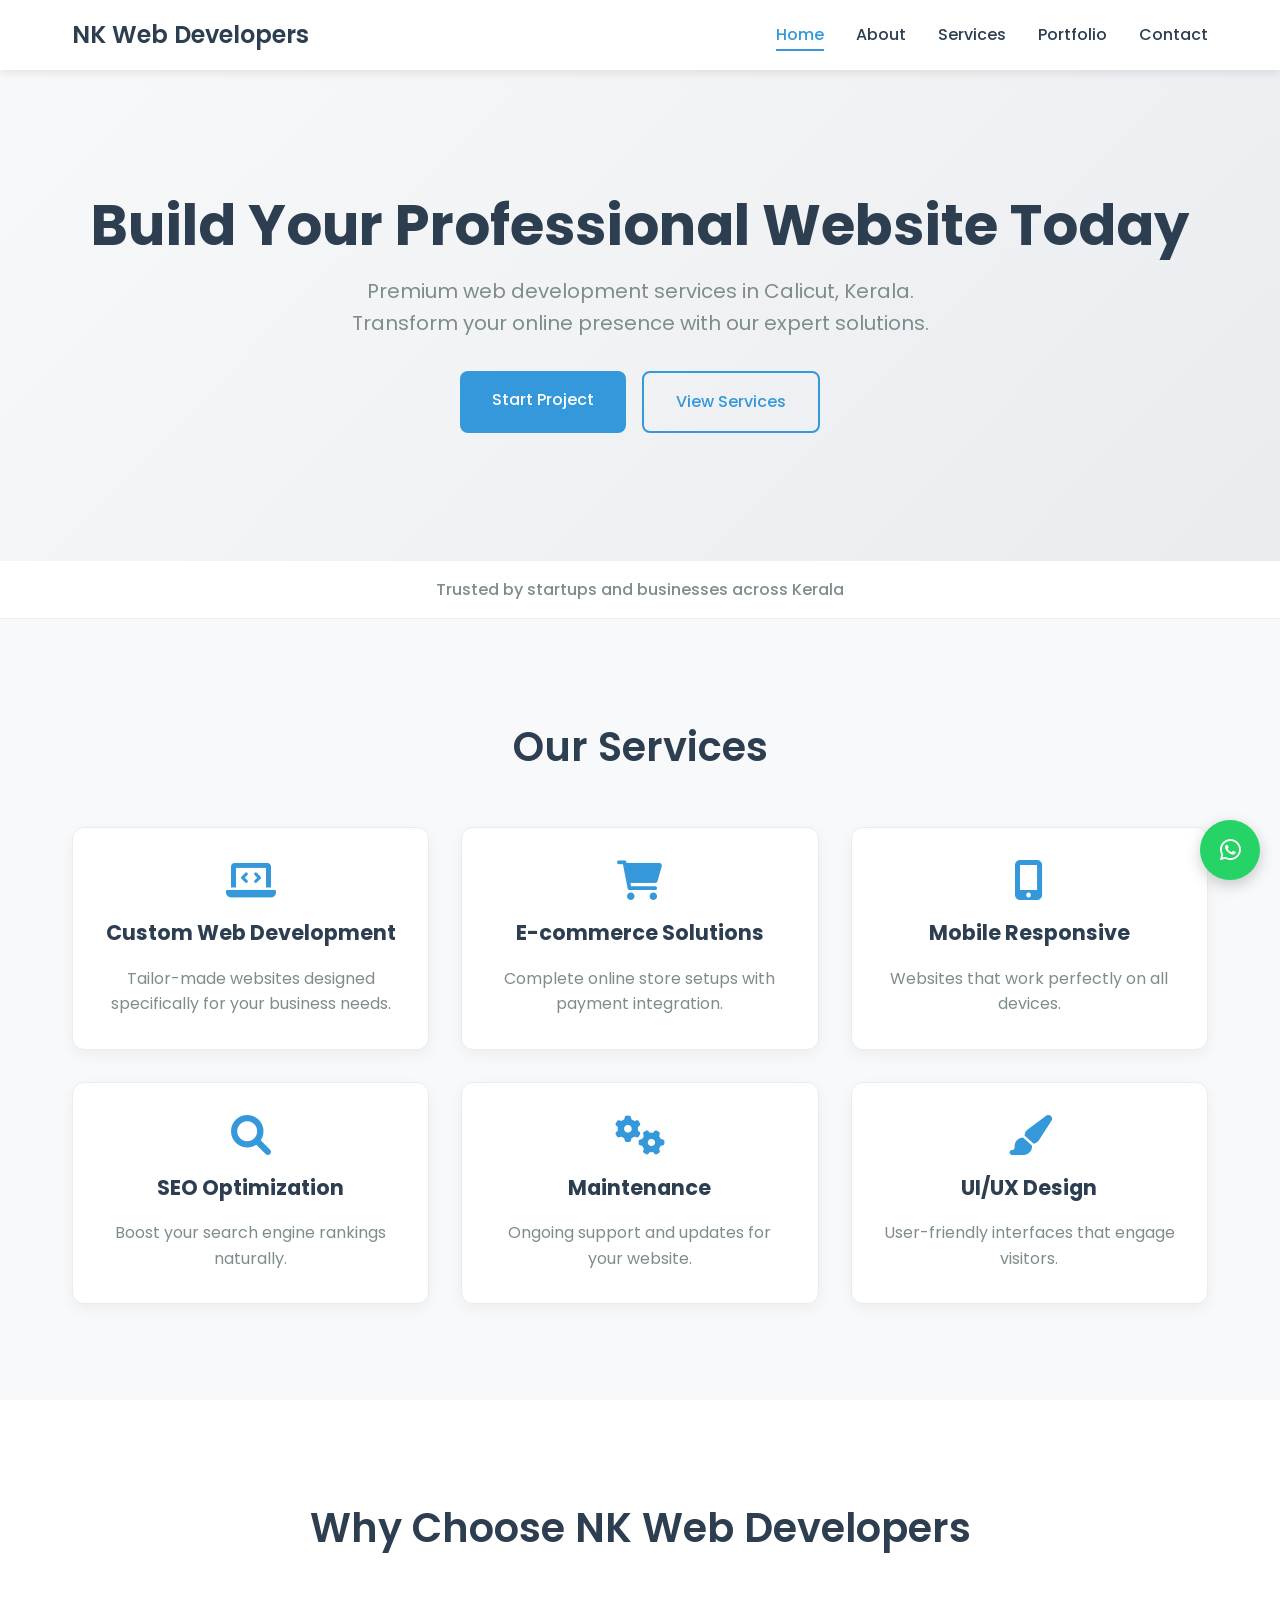
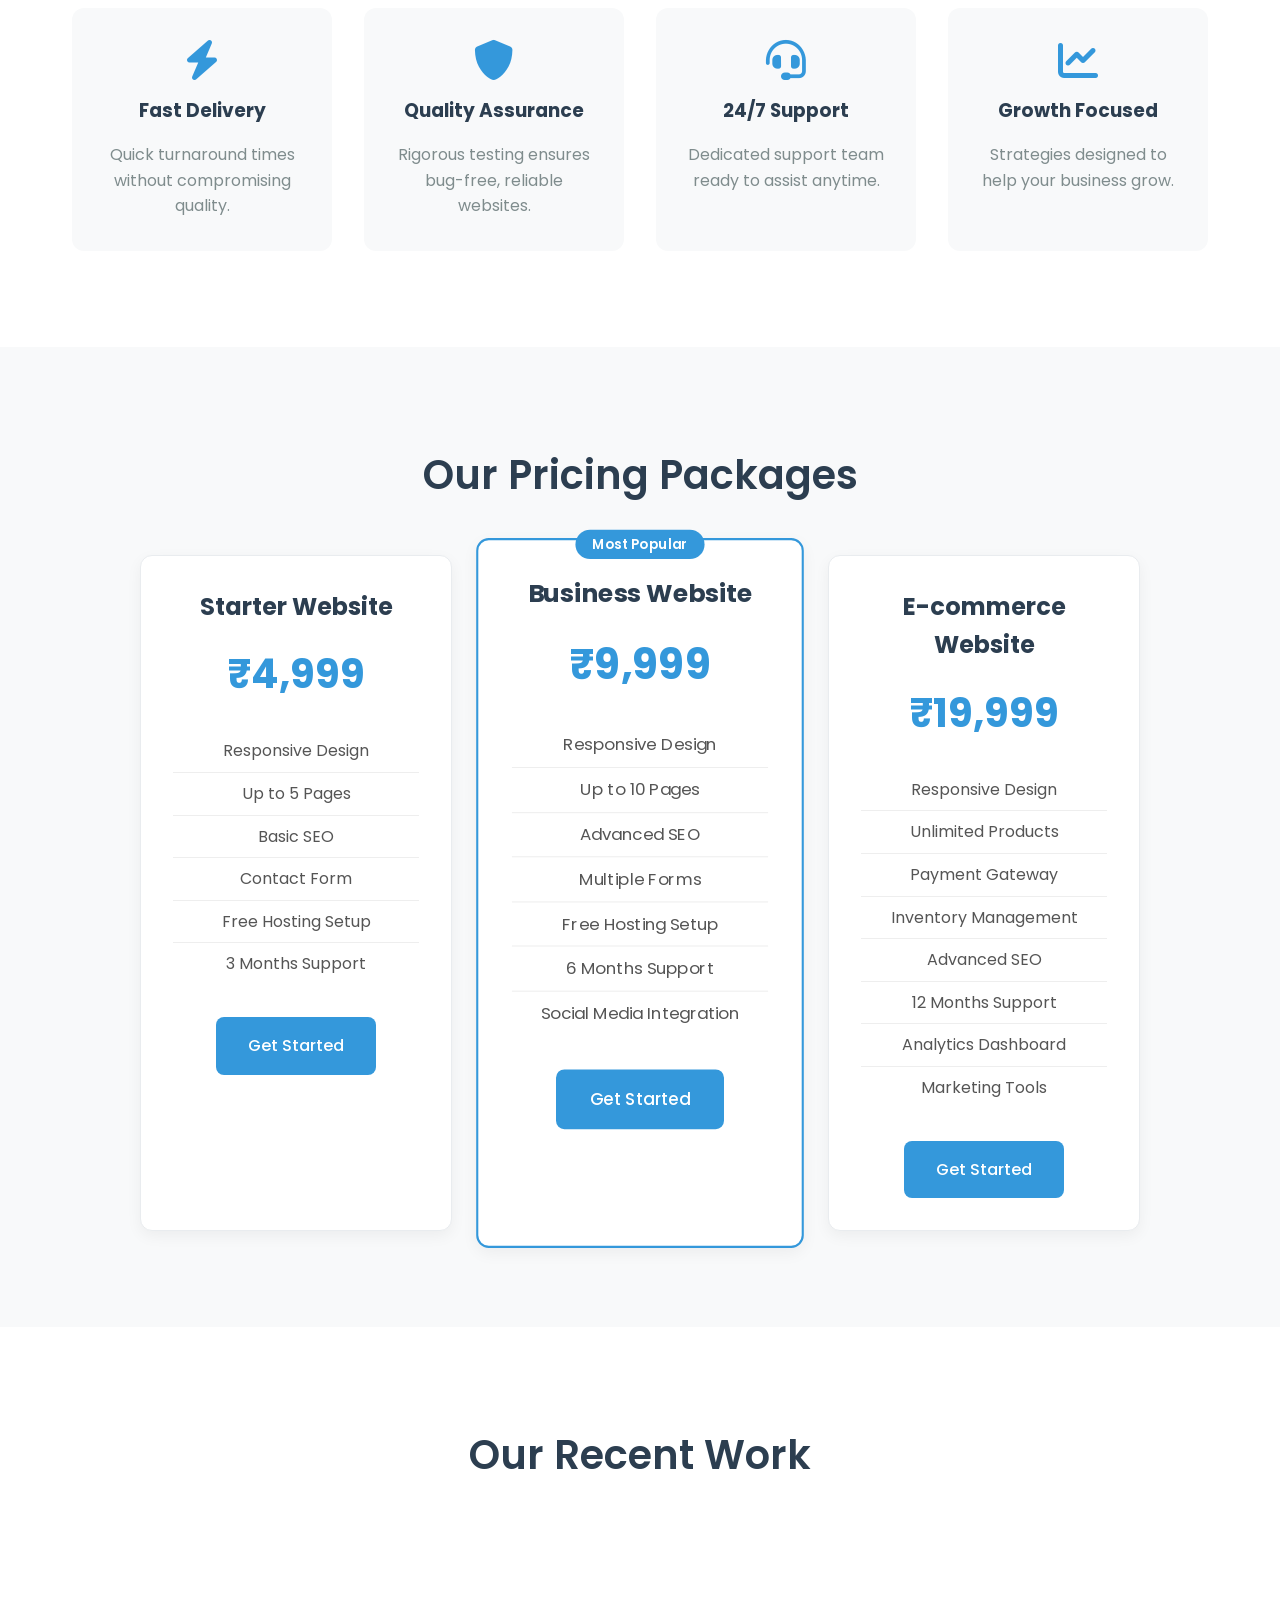
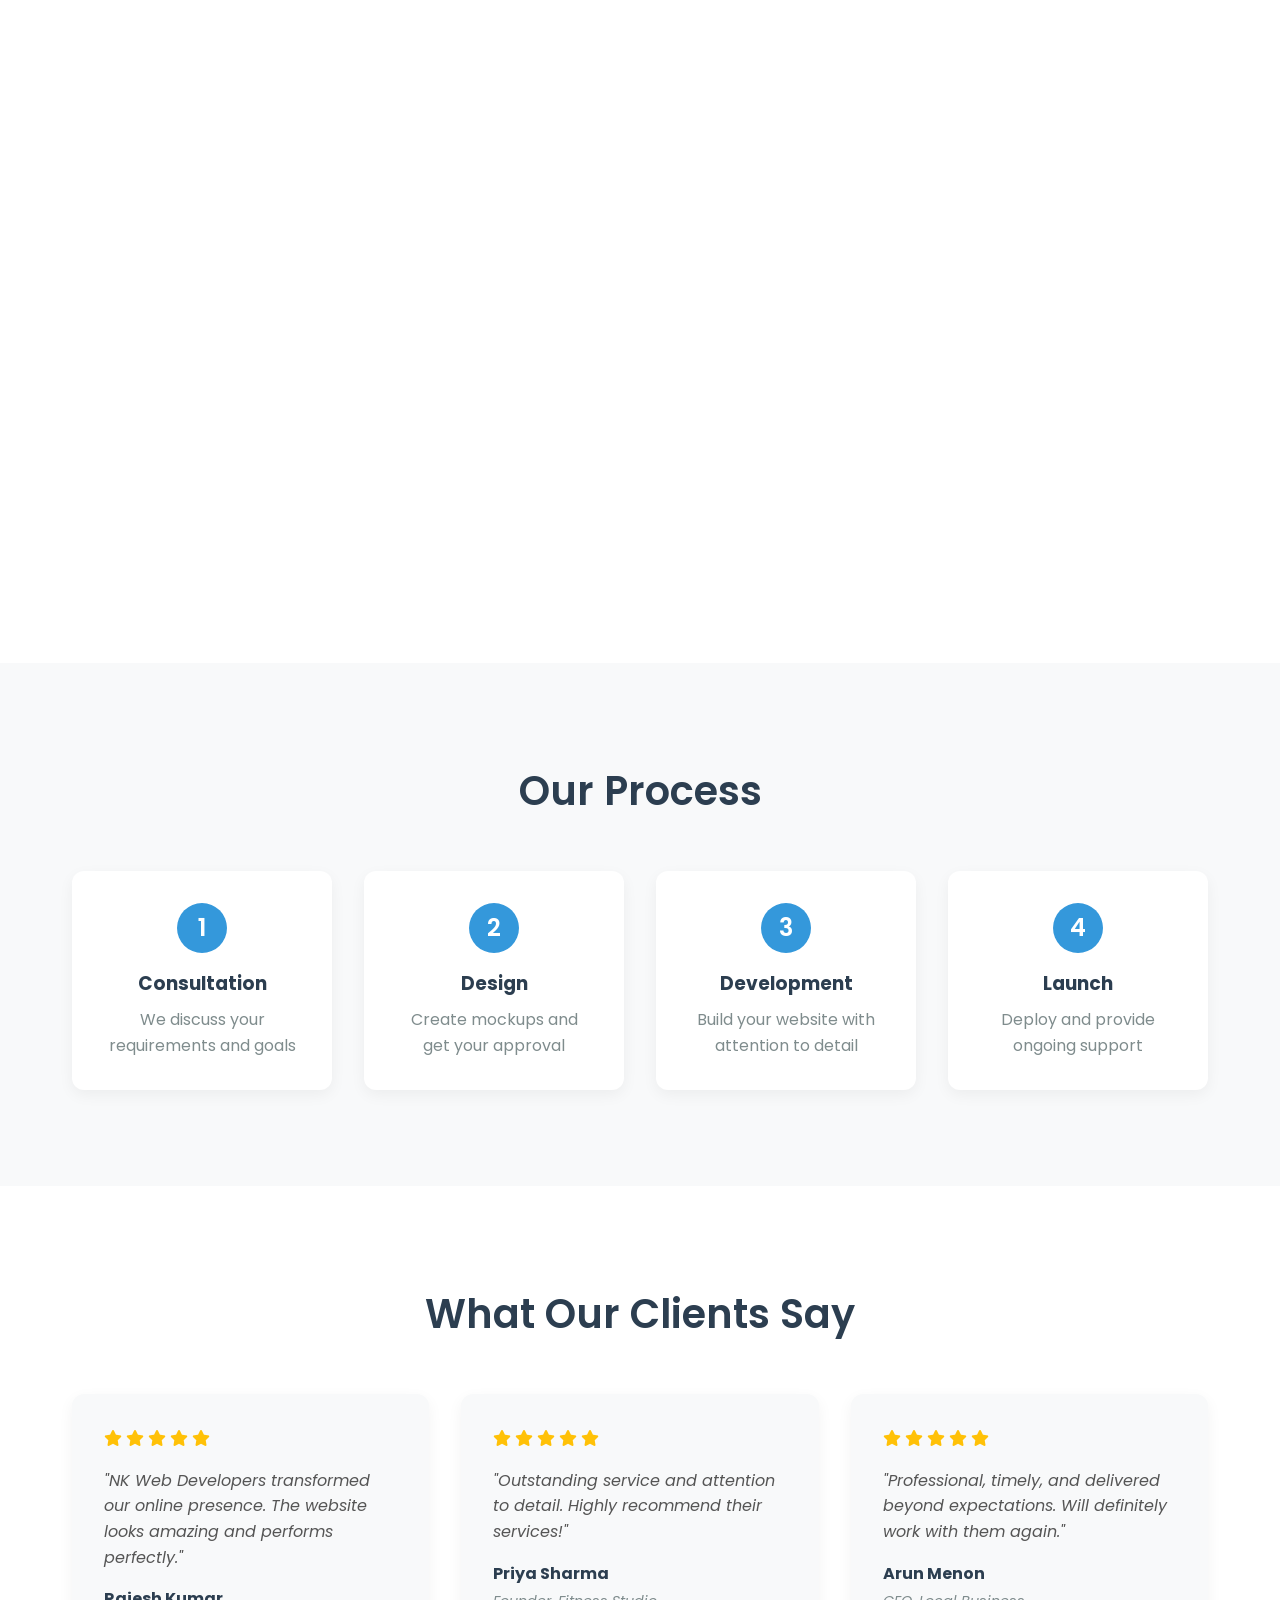
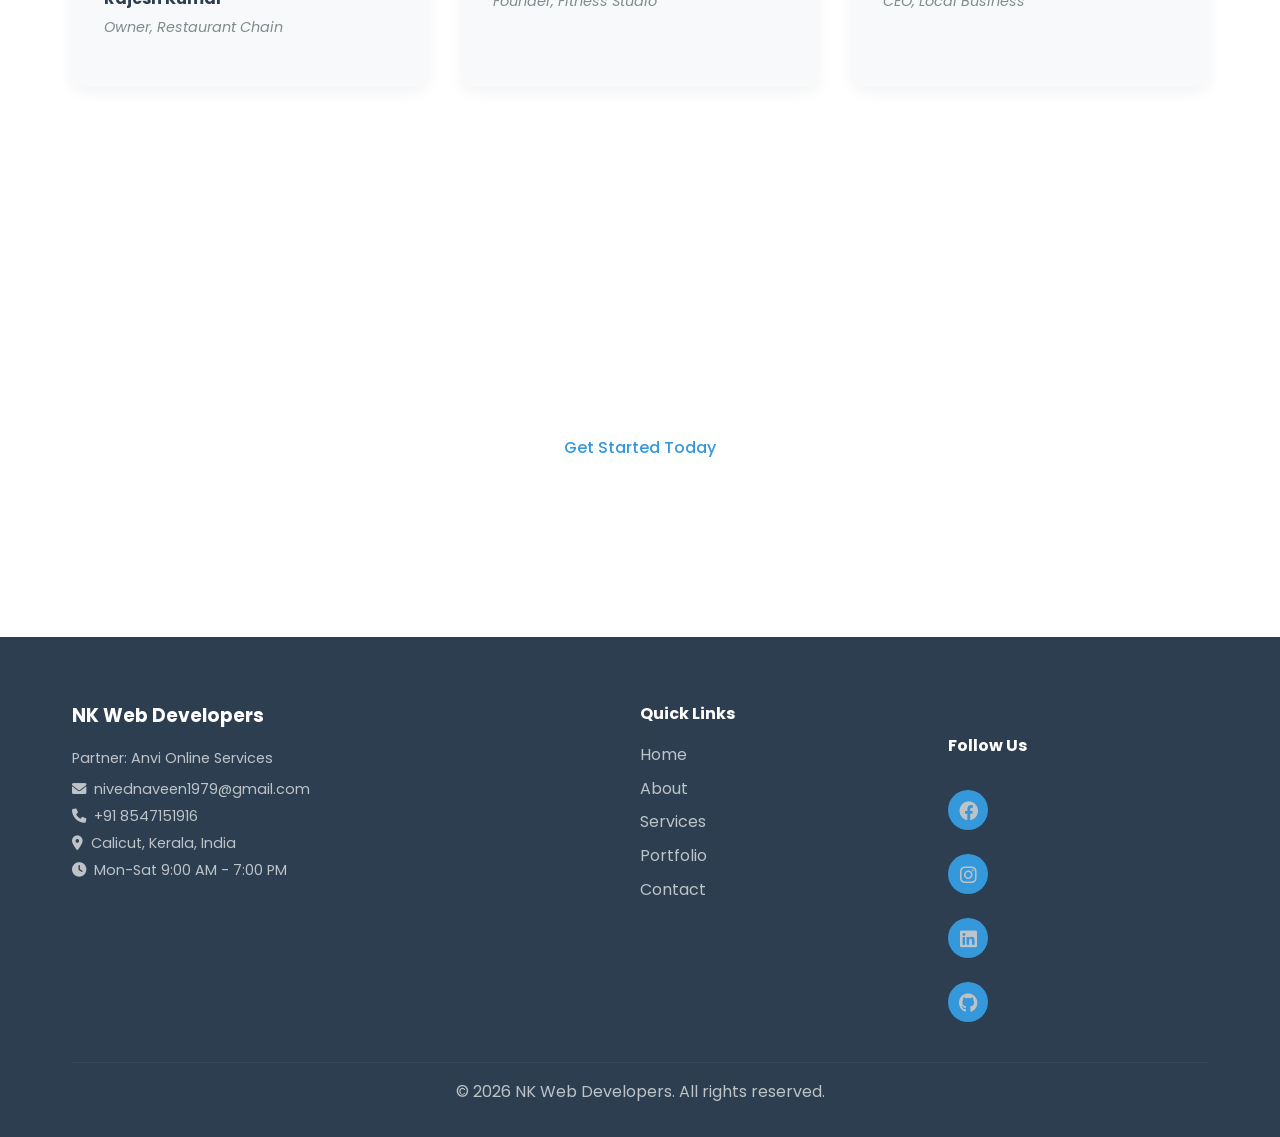
==== commit 58702cff: "Update index.html" ====
--- a/index.html
+++ b/index.html
@@ -4,7 +4,7 @@
     <meta charset="UTF-8">
     <meta name="viewport" content="width=device-width, initial-scale=1.0">
     <title>NK Web Developers | Professional Web Development Agency in Calicut</title>
-    <meta name="description" content="Premium web development services in Calicut, Kerala. Custom business websites, e-commerce solutions, and digital marketing by NK Web Developers & Anvi Online Services.">
+    <meta name="description" content="Premium web development services in js paul,onden road, kannur, Kerala. Custom business websites, e-commerce solutions, and digital marketing by NK Web Developers & Anvi Online Services.">
     <meta name="keywords" content="web development, website design, e-commerce, web developer, Calicut, Kerala, custom websites, business websites">
     <meta name="author" content="NK Web Developers">
     <meta property="og:title" content="NK Web Developers | Professional Web Development Agency">
--- a/styles.css
+++ b/styles.css
@@ -0,0 +1,1131 @@
+* {
+    margin: 0;
+    padding: 0;
+    box-sizing: border-box;
+}
+
+body {
+    font-family: 'Poppins', sans-serif;
+    line-height: 1.6;
+    color: #333;
+    background-color: #fff;
+}
+
+.container {
+    max-width: 1200px;
+    margin: 0 auto;
+    padding: 0 2rem;
+}
+
+/* Header & Navigation */
+.header {
+    background: #fff;
+    box-shadow: 0 2px 10px rgba(0,0,0,0.1);
+    position: fixed;
+    top: 0;
+    width: 100%;
+    z-index: 1000;
+}
+
+.navbar {
+    padding: 1rem 0;
+}
+
+.nav-container {
+    max-width: 1200px;
+    margin: 0 auto;
+    padding: 0 2rem;
+    display: flex;
+    justify-content: space-between;
+    align-items: center;
+}
+
+.logo h2 {
+    color: #2c3e50;
+    font-weight: 600;
+    font-size: 1.5rem;
+}
+
+.nav-menu {
+    display: flex;    list-style: none;
+    gap: 2rem;
+}
+
+.nav-menu a {
+    text-decoration: none;
+    color: #2c3e50;
+    font-weight: 500;
+    transition: color 0.3s ease;
+    position: relative;
+}
+
+.nav-menu a:hover {
+    color: #3498db;
+}
+
+.nav-menu a.active {
+    color: #3498db;
+}
+
+.nav-menu a.active::after {
+    content: '';
+    position: absolute;
+    bottom: -5px;
+    left: 0;
+    width: 100%;
+    height: 2px;
+    background: #3498db;
+}
+
+.hamburger {
+    display: none;
+    flex-direction: column;
+    cursor: pointer;
+}
+
+.hamburger span {
+    width: 25px;
+    height: 3px;
+    background: #2c3e50;
+    margin: 3px 0;
+    transition: 0.3s;
+}
+
+@media (max-width: 768px) {
+    .hamburger {
+        display: flex;
+    }
+    
+    .nav-menu {        position: fixed;
+        left: -100%;
+        top: 70px;
+        flex-direction: column;
+        background-color: #fff;
+        width: 100%;
+        text-align: center;
+        transition: 0.3s;
+        box-shadow: 0 10px 27px rgba(0,0,0,0.05);
+        padding: 2rem 0;
+    }
+    
+    .nav-menu.active {
+        left: 0;
+    }
+    
+    .nav-menu a.active::after {
+        display: none;
+    }
+}
+
+/* Hero Section */
+.hero {
+    background: linear-gradient(135deg, #f8f9fa 0%, #e9ecef 100%);
+    padding: 12rem 0 8rem 0;
+    text-align: center;
+}
+
+.hero-title {
+    font-size: 3.5rem;
+    font-weight: 700;
+    color: #2c3e50;
+    margin-bottom: 1rem;
+    line-height: 1.2;
+}
+
+.hero-subtitle {
+    font-size: 1.25rem;
+    color: #7f8c8d;
+    margin-bottom: 2rem;
+    max-width: 600px;
+    margin-left: auto;
+    margin-right: auto;
+}
+
+.hero-buttons {
+    display: flex;
+    gap: 1rem;
+    justify-content: center;
+    flex-wrap: wrap;}
+
+/* Trust Bar */
+.trust-bar {
+    background: #fff;
+    padding: 1rem 0;
+    border-bottom: 1px solid #eee;
+}
+
+.trust-content {
+    text-align: center;
+    color: #7f8c8d;
+    font-weight: 500;
+}
+
+/* Buttons */
+.btn {
+    padding: 1rem 2rem;
+    text-decoration: none;
+    border-radius: 8px;
+    font-weight: 500;
+    transition: all 0.3s ease;
+    display: inline-block;
+    border: none;
+    cursor: pointer;
+    font-size: 1rem;
+    font-family: 'Poppins', sans-serif;
+}
+
+.btn-primary {
+    background: #3498db;
+    color: white;
+}
+
+.btn-primary:hover {
+    background: #2980b9;
+    transform: translateY(-2px);
+    box-shadow: 0 5px 15px rgba(52, 152, 219, 0.3);
+}
+
+.btn-secondary {
+    background: transparent;
+    color: #3498db;
+    border: 2px solid #3498db;
+}
+
+.btn-secondary:hover {
+    background: #3498db;
+    color: white;
+    transform: translateY(-2px);}
+
+/* Page Hero */
+.page-hero {
+    background: linear-gradient(135deg, #f8f9fa 0%, #e9ecef 100%);
+    padding: 8rem 0 4rem 0;
+    text-align: center;
+}
+
+.page-hero h1 {
+    font-size: 2.5rem;
+    color: #2c3e50;
+    margin-bottom: 1rem;
+}
+
+.page-hero p {
+    font-size: 1.1rem;
+    color: #7f8c8d;
+}
+
+/* Sections */
+.section-title {
+    font-size: 2.5rem;
+    color: #2c3e50;
+    text-align: center;
+    margin-bottom: 3rem;
+    font-weight: 600;
+}
+
+/* Services Overview */
+.services-overview {
+    padding: 6rem 0;
+    background: #f8f9fa;
+}
+
+.services-grid {
+    display: grid;
+    grid-template-columns: repeat(auto-fit, minmax(300px, 1fr));
+    gap: 2rem;
+}
+
+.service-card {
+    background: #fff;
+    padding: 2rem;
+    border-radius: 12px;
+    text-align: center;
+    box-shadow: 0 5px 15px rgba(0,0,0,0.05);
+    transition: all 0.3s ease;
+    border: 1px solid #e9ecef;
+}
+.service-card:hover {
+    transform: translateY(-5px);
+    box-shadow: 0 10px 25px rgba(0,0,0,0.1);
+}
+
+.service-card i {
+    font-size: 2.5rem;
+    color: #3498db;
+    margin-bottom: 1rem;
+}
+
+.service-card h3 {
+    color: #2c3e50;
+    margin-bottom: 1rem;
+    font-size: 1.3rem;
+}
+
+.service-card p {
+    color: #7f8c8d;
+}
+
+/* Why Choose Us */
+.why-choose-us {
+    padding: 6rem 0;
+    background: #fff;
+}
+
+.features-grid {
+    display: grid;
+    grid-template-columns: repeat(auto-fit, minmax(250px, 1fr));
+    gap: 2rem;
+}
+
+.feature-card {
+    text-align: center;
+    padding: 2rem;
+    background: #f8f9fa;
+    border-radius: 12px;
+    transition: all 0.3s ease;
+}
+
+.feature-card:hover {
+    transform: translateY(-3px);
+    box-shadow: 0 5px 15px rgba(0,0,0,0.1);
+}
+
+.feature-card i {
+    font-size: 2.5rem;
+    color: #3498db;    margin-bottom: 1rem;
+}
+
+.feature-card h3 {
+    color: #2c3e50;
+    margin-bottom: 1rem;
+}
+
+.feature-card p {
+    color: #7f8c8d;
+}
+
+/* Pricing Section */
+.pricing {
+    padding: 6rem 0;
+    background: #f8f9fa;
+}
+
+.pricing-grid {
+    display: grid;
+    grid-template-columns: repeat(auto-fit, minmax(300px, 1fr));
+    gap: 2rem;
+    max-width: 1000px;
+    margin: 0 auto;
+}
+
+.pricing-card {
+    background: #fff;
+    padding: 2rem;
+    border-radius: 12px;
+    text-align: center;
+    box-shadow: 0 5px 15px rgba(0,0,0,0.05);
+    border: 1px solid #e9ecef;
+    transition: all 0.3s ease;
+    position: relative;
+}
+
+.pricing-card.popular {
+    border: 2px solid #3498db;
+    transform: scale(1.05);
+}
+
+.pricing-card.popular:hover {
+    transform: scale(1.07);
+}
+
+.pricing-card:hover {
+    transform: translateY(-5px);
+    box-shadow: 0 10px 25px rgba(0,0,0,0.1);
+}
+.popular-tag {
+    position: absolute;
+    top: -10px;
+    left: 50%;
+    transform: translateX(-50%);
+    background: #3498db;
+    color: white;
+    padding: 0.25rem 1rem;
+    border-radius: 20px;
+    font-size: 0.8rem;
+    font-weight: 600;
+}
+
+.pricing-card h3 {
+    color: #2c3e50;
+    margin-bottom: 1rem;
+    font-size: 1.5rem;
+}
+
+.price {
+    font-size: 2.5rem;
+    font-weight: 700;
+    color: #3498db;
+    margin-bottom: 1.5rem;
+}
+
+.features {
+    list-style: none;
+    margin-bottom: 2rem;
+}
+
+.features li {
+    padding: 0.5rem 0;
+    color: #555;
+    border-bottom: 1px solid #eee;
+}
+
+.features li:last-child {
+    border-bottom: none;
+}
+
+/* Portfolio Section */
+.portfolio {
+    padding: 6rem 0;
+    background: #fff;
+}
+
+.portfolio-grid {
+    display: grid;    grid-template-columns: repeat(auto-fit, minmax(350px, 1fr));
+    gap: 2rem;
+}
+
+.portfolio-item {
+    position: relative;
+    border-radius: 12px;
+    overflow: hidden;
+    height: 300px;
+}
+
+.portfolio-item img {
+    width: 100%;
+    height: 100%;
+    object-fit: cover;
+    transition: transform 0.3s ease;
+}
+
+.portfolio-overlay {
+    position: absolute;
+    top: 0;
+    left: 0;
+    right: 0;
+    bottom: 0;
+    background: rgba(44, 62, 80, 0.9);
+    display: flex;
+    flex-direction: column;
+    justify-content: center;
+    align-items: center;
+    opacity: 0;
+    transition: opacity 0.3s ease;
+    color: white;
+    text-align: center;
+    padding: 1rem;
+}
+
+.portfolio-item:hover .portfolio-overlay {
+    opacity: 1;
+}
+
+.portfolio-item:hover img {
+    transform: scale(1.1);
+}
+
+.portfolio-overlay h3 {
+    color: white;
+    margin-bottom: 0.5rem;
+}
+
+.portfolio-overlay p {    color: #3498db;
+}
+
+/* Portfolio Filters */
+.portfolio-filters {
+    display: flex;
+    justify-content: center;
+    gap: 1rem;
+    margin-bottom: 2rem;
+    flex-wrap: wrap;
+}
+
+.filter-btn {
+    padding: 0.5rem 1rem;
+    background: #f8f9fa;
+    border: 1px solid #ddd;
+    border-radius: 20px;
+    cursor: pointer;
+    transition: all 0.3s ease;
+}
+
+.filter-btn:hover,
+.filter-btn.active {
+    background: #3498db;
+    color: white;
+    border-color: #3498db;
+}
+
+/* Process Section */
+.process {
+    padding: 6rem 0;
+    background: #f8f9fa;
+}
+
+.process-steps {
+    display: grid;
+    grid-template-columns: repeat(auto-fit, minmax(200px, 1fr));
+    gap: 2rem;
+}
+
+.process-step {
+    text-align: center;
+    padding: 2rem;
+    background: #fff;
+    border-radius: 12px;
+    box-shadow: 0 5px 15px rgba(0,0,0,0.05);
+    transition: all 0.3s ease;
+}
+
+.process-step:hover {    transform: translateY(-3px);
+    box-shadow: 0 10px 25px rgba(0,0,0,0.1);
+}
+
+.step-number {
+    width: 50px;
+    height: 50px;
+    background: #3498db;
+    color: white;
+    border-radius: 50%;
+    display: flex;
+    align-items: center;
+    justify-content: center;
+    margin: 0 auto 1rem auto;
+    font-size: 1.5rem;
+    font-weight: 600;
+}
+
+.process-step h3 {
+    color: #2c3e50;
+    margin-bottom: 0.5rem;
+}
+
+.process-step p {
+    color: #7f8c8d;
+}
+
+/* Testimonials */
+.testimonials {
+    padding: 6rem 0;
+    background: #fff;
+}
+
+.testimonials-grid {
+    display: grid;
+    grid-template-columns: repeat(auto-fit, minmax(300px, 1fr));
+    gap: 2rem;
+}
+
+.testimonial-card {
+    background: #f8f9fa;
+    padding: 2rem;
+    border-radius: 12px;
+    box-shadow: 0 5px 15px rgba(0,0,0,0.05);
+}
+
+.rating {
+    color: #ffc107;
+    margin-bottom: 1rem;
+}
+.testimonial-card p {
+    color: #555;
+    margin-bottom: 1rem;
+    font-style: italic;
+}
+
+.client-info h4 {
+    color: #2c3e50;
+    margin-bottom: 0.25rem;
+}
+
+.client-info p {
+    color: #7f8c8d;
+    font-size: 0.9rem;
+}
+
+/* Final CTA */
+.cta-final {
+    padding: 6rem 0;
+    background: linear-gradient(135deg, #3498db 0%, #20 100%);
+    color: white;
+    text-align: center;
+}
+
+.cta-content h2 {
+    font-size: 2.5rem;
+    margin-bottom: 1rem;
+}
+
+.cta-content p {
+    font-size: 1.1rem;
+    margin-bottom: 2rem;
+    opacity: 0.9;
+}
+
+.cta-final .btn-primary {
+    background: white;
+    color: #3498db;
+}
+
+.cta-final .btn-primary:hover {
+    background: #f8f9fa;
+    color: #2980b9;
+}
+
+/* Contact Section */
+.contact-section {
+    padding: 4rem 0;
+    background: #fff;}
+
+.contact-grid {
+    display: grid;
+    grid-template-columns: 1fr 1fr;
+    gap: 4rem;
+}
+
+.contact-info h2 {
+    color: #2c3e50;
+    margin-bottom: 2rem;
+}
+
+.info-item {
+    display: flex;
+    align-items: flex-start;
+    margin-bottom: 2rem;
+    gap: 1rem;
+}
+
+.info-item i {
+    font-size: 1.5rem;
+    color: #3498db;
+    min-width: 24px;
+}
+
+.info-item h3 {
+    color: #2c3e50;
+    margin-bottom: 0.25rem;
+}
+
+.info-item p {
+    color: #7f8c8d;
+    margin: 0;
+}
+
+.social-links {
+    display: flex;
+    gap: 1rem;
+    margin-top: 2rem;
+}
+
+.social-links a {
+    color: white;
+    background: #3498db;
+    width: 40px;
+    height: 40px;
+    border-radius: 50%;
+    display: flex;
+    align-items: center;    justify-content: center;
+    text-decoration: none;
+    transition: all 0.3s ease;
+}
+
+.social-links a:hover {
+    background: #2980b9;
+    transform: translateY(-2px);
+}
+
+.contact-form {
+    background: #f8f9fa;
+    padding: 2rem;
+    border-radius: 12px;
+}
+
+.contact-form h2 {
+    color: #2c3e50;
+    margin-bottom: 1.5rem;
+}
+
+.form-row {
+    display: grid;
+    grid-template-columns: 1fr 1fr;
+    gap: 1rem;
+    margin-bottom: 1rem;
+}
+
+.form-group {
+    margin-bottom: 1.5rem;
+}
+
+.form-group input,
+.form-group select,
+.form-group textarea {
+    width: 100%;
+    padding: 1rem;
+    border: 1px solid #ddd;
+    border-radius: 8px;
+    font-family: 'Poppins', sans-serif;
+    font-size: 1rem;
+    transition: border-color 0.3s ease;
+    background: white;
+}
+
+.form-group input:focus,
+.form-group select:focus,
+.form-group textarea:focus {
+    outline: none;
+    border-color: #3498db;    box-shadow: 0 0 0 3px rgba(52, 152, 219, 0.1);
+}
+
+/* Map Section */
+.map-section {
+    padding: 4rem 0;
+    background: #fff;
+}
+
+.map-section h2 {
+    text-align: center;
+    margin-bottom: 2rem;
+    color: #2c3e50;
+}
+
+.map-container {
+    border-radius: 12px;
+    overflow: hidden;
+    box-shadow: 0 5px 15px rgba(0,0,0,0.1);
+}
+
+/* Stats Section */
+.stats-section {
+    padding: 4rem 0;
+    background: #f8f9fa;
+}
+
+.stats-grid {
+    display: grid;
+    grid-template-columns: repeat(auto-fit, minmax(200px, 1fr));
+    gap: 2rem;
+}
+
+.stat-item {
+    text-align: center;
+    padding: 2rem;
+    background: #fff;
+    border-radius: 12px;
+    box-shadow: 0 5px 15px rgba(0,0,0,0.05);
+}
+
+.stat-item h3 {
+    font-size: 2.5rem;
+    color: #3498db;
+    margin-bottom: ;
+}
+
+.stat-item p {
+    color: #7f8c8d;
+    font-size: 1.1rem;}
+
+/* About Full */
+.about-full {
+    padding: 4rem 0;
+}
+
+.about-content-full {
+    display: grid;
+    grid-template-columns: 2fr 1fr;
+    gap: 3rem;
+    align-items: start;
+}
+
+.about-text h2,
+.about-text h3 {
+    color: #2c3e50;
+    margin: 1.5rem 0 1rem 0;
+}
+
+.about-text p {
+    color: #555;
+    margin-bottom: 1rem;
+    line-height: 1.8;
+}
+
+.about-text ul {
+    margin: 1rem 0;
+}
+
+.about-text li {
+    margin-bottom: 0.5rem;
+    color: #555;
+    padding-left: 1rem;
+}
+
+.stat-item {
+    text-align: center;
+    padding: 1.5rem;
+    background: #f8f9fa;
+    border-radius: 8px;
+    margin-bottom: 1rem;
+}
+
+.stat-item h3 {
+    font-size: 2rem;
+    color: #3498db;
+    margin-bottom: 0.5rem;
+}
+.stat-item p {
+    color: #7f8c8d;
+    margin: 0;
+}
+
+/* Team Section */
+.team {
+    padding: 4rem 0;
+    background: #f8f9fa;
+}
+
+.team-grid {
+    display: grid;
+    grid-template-columns: repeat(auto-fit, minmax(300px, 1fr));
+    gap: 2rem;
+}
+
+.team-member {
+    text-align: center;
+    background: #fff;
+    padding: 2rem;
+    border-radius: 12px;
+    box-shadow: 0 5px 15px rgba(0,0,0,0.05);
+    transition: all 0.3s ease;
+}
+
+.team-member:hover {
+    transform: translateY(-5px);
+    box-shadow: 0 10px 25px rgba(0,0,0,0.1);
+}
+
+.team-member img {
+    width: 150px;
+    height: 150px;
+    border-radius: 50%;
+    object-fit: cover;
+    margin-bottom: 1rem;
+    border: 3px solid #3498db;
+}
+
+.team-member h3 {
+    color: #2c3e50;
+    margin-bottom: 0.5rem;
+}
+
+.team-member p {
+    color: #3498db;
+    margin-bottom: 0.5rem;
+}
+.team-member p:last-child {
+    color: #7f8c8d;
+    font-size: 0.9rem;
+    line-height: 1.5;
+}
+
+/* Services Full */
+.services-full {
+    padding: 4rem 0;
+    background: #fff;
+}
+
+.service-card-full {
+    background: #f8f9fa;
+    padding: 2rem;
+    border-radius: 12px;
+    margin-bottom: 2rem;
+    box-shadow: 0 5px 15px rgba(0,0,0,0.05);
+    border: 1px solid #e9ecef;
+    transition: all 0.3s ease;
+}
+
+.service-card-full:hover {
+    transform: translateY(-3px);
+    box-shadow: 0 10px 25px rgba(0,0,0,0.1);
+}
+
+.service-card-full i {
+    font-size: 2rem;
+    color: #3498db;
+    margin-bottom: 1rem;
+}
+
+.service-card-full h3 {
+    color: #2c3e50;
+    margin-bottom: 1rem;
+    font-size: 1.5rem;
+}
+
+.service-card-full ul {
+    margin-top: 1rem;
+    padding-left: 1.5rem;
+}
+
+.service-card-full li {
+    margin-bottom: 0.5rem;
+    color: #555;
+}
+
+/* CTA Section */.cta-section {
+    padding: 4rem 0;
+    background: linear-gradient(135deg, #3498db 0%, #2c3e50 100%);
+    color: white;
+    text-align: center;
+}
+
+.cta-section .cta-content h2 {
+    color: white;
+    font-size: 2.5rem;
+    margin-bottom: 1rem;
+}
+
+.cta-section .cta-content p {
+    color: rgba(255,255,255,0.9);
+    font-size: 1.1rem;
+    margin-bottom: 2rem;
+}
+
+/* WhatsApp Button */
+.whatsapp-btn {
+    position: fixed;
+    bottom: 20px;
+    right: 20px;
+    width: 60px;
+    height: 60px;
+    background: #25d366;
+    color: white;
+    border-radius: 50%;
+    display: flex;
+    align-items: center;
+    justify-content: center;
+    font-size: 1.5rem;
+    text-decoration: none;
+    box-shadow: 0 5px 15px rgba(0,0,0,0.2);
+    z-index: 1000;
+    transition: all 0.3s ease;
+}
+
+.whatsapp-btn:hover {
+    background: #128c7e;
+    transform: scale(1.1);
+}
+
+/* Footer */
+.footer {
+    background: #2c3e50;
+    color: white;
+    padding: 4rem 0 2rem 0;
+    margin-top: 4rem;}
+
+.footer-content {
+    display: grid;
+    grid-template-columns: 2fr 1fr 1fr;
+    gap: 3rem;
+    margin-bottom: 2rem;
+}
+
+.footer-info h3 {
+    color: white;
+    margin-bottom: 1rem;
+}
+
+.footer-info p {
+    color: #bdc3c7;
+    margin-bottom: 0.5rem;
+    font-size: 0.9rem;
+}
+
+.contact-details p {
+    display: flex;
+    align-items: center;
+    gap: 0.5rem;
+    margin-bottom: 0.25rem;
+}
+
+.footer-links h4,
+.social-links h4 {
+    color: white;
+    margin-bottom: 1rem;
+}
+
+.footer-links ul {
+    list-style: none;
+}
+
+.footer-links li {
+    margin-bottom: 0.5rem;
+}
+
+.footer-links a {
+    color: #bdc3c7;
+    text-decoration: none;
+    transition: color 0.3s ease;
+}
+
+.footer-links a:hover {
+    color: #3498db;
+}
+.social-links {
+    display: flex;
+    flex-direction: column;
+}
+
+.social-links a {
+    color: #bdc3c7;
+    font-size: 1.2rem;
+    transition: color 0.3s ease;
+    margin-bottom: 0.5rem;
+    text-decoration: none;
+}
+
+.social-links a:hover {
+    color: #3498db;
+}
+
+.footer-bottom {
+    border-top: 1px solid #34495e;
+    padding-top: 1rem;
+    text-align: center;
+    color: #bdc3c7;
+}
+
+/* Animations */
+@keyframes fadeInUp {
+    from {
+        opacity: 0;
+        transform: translateY(30px);
+    }
+    to {
+        opacity: 1;
+        transform: translateY(0);
+    }
+}
+
+.animate-on-scroll {
+    opacity: 0;
+    transform: translateY(30px);
+    animation: fadeInUp 0.6s ease forwards;
+}
+
+/* Responsive Design */
+@media (max-width: 768px) {
+    .hero-title {
+        font-size: 2.5rem;
+    }
+    
+    .section-title {        font-size: 2rem;
+    }
+    
+    .hero-buttons {
+        flex-direction: column;
+        align-items: center;
+    }
+    
+    .contact-grid {
+        grid-template-columns: 1fr;
+        gap: 2rem;
+    }
+    
+    .about-content-full {
+        grid-template-columns: 1fr;
+        gap: 2rem;
+    }
+    
+    .pricing-grid {
+        grid-template-columns: 1fr;
+    }
+    
+    .pricing-card.popular {
+        transform: scale(1);
+    }
+    
+    .pricing-card.popular:hover {
+        transform: scale(1.05);
+    }
+    
+    .footer-content {
+        grid-template-columns: 1fr;
+        text-align: center;
+        gap: 2rem;
+    }
+    
+    .whatsapp-btn {
+        bottom: 15px;
+        right: 15px;
+        width: 50px;
+        height: 50px;
+        font-size: 1.2rem;
+    }
+    
+    .form-row {
+        grid-template-columns: 1fr;
+    }
+    
+    .process-steps {
+        grid-template-columns: 1fr;    }
+    
+    .team-grid {
+        grid-template-columns: 1fr;
+    }
+    
+    .services-grid,
+    .portfolio-grid,
+    .testimonials-grid {
+        grid-template-columns: 1fr;
+    }
+    
+    .nav-container {
+        padding: 0 1rem;
+    }
+    
+    .container {
+        padding: 0 1rem;
+    }
+}
+
+@media (max-width: 480px) {
+    .hero {
+        padding: 10rem 0 6rem 0;
+    }
+    
+    .page-hero {
+        padding: 6rem 0 3rem 0;
+    }
+    
+    .logo h2 {
+        font-size: 1.2rem;
+    }
+    
+    .nav-menu {
+        padding: 1rem 0;
+    }
+    
+    .nav-menu a {
+        font-size: 1.1rem;
+    }
+    
+    .hero-title {
+        font-size: 2rem;
+    }
+    
+    .section-title {
+        font-size: 1.8rem;
+    }
+        .cta-content h2 {
+        font-size: 2rem;
+    }
+  }
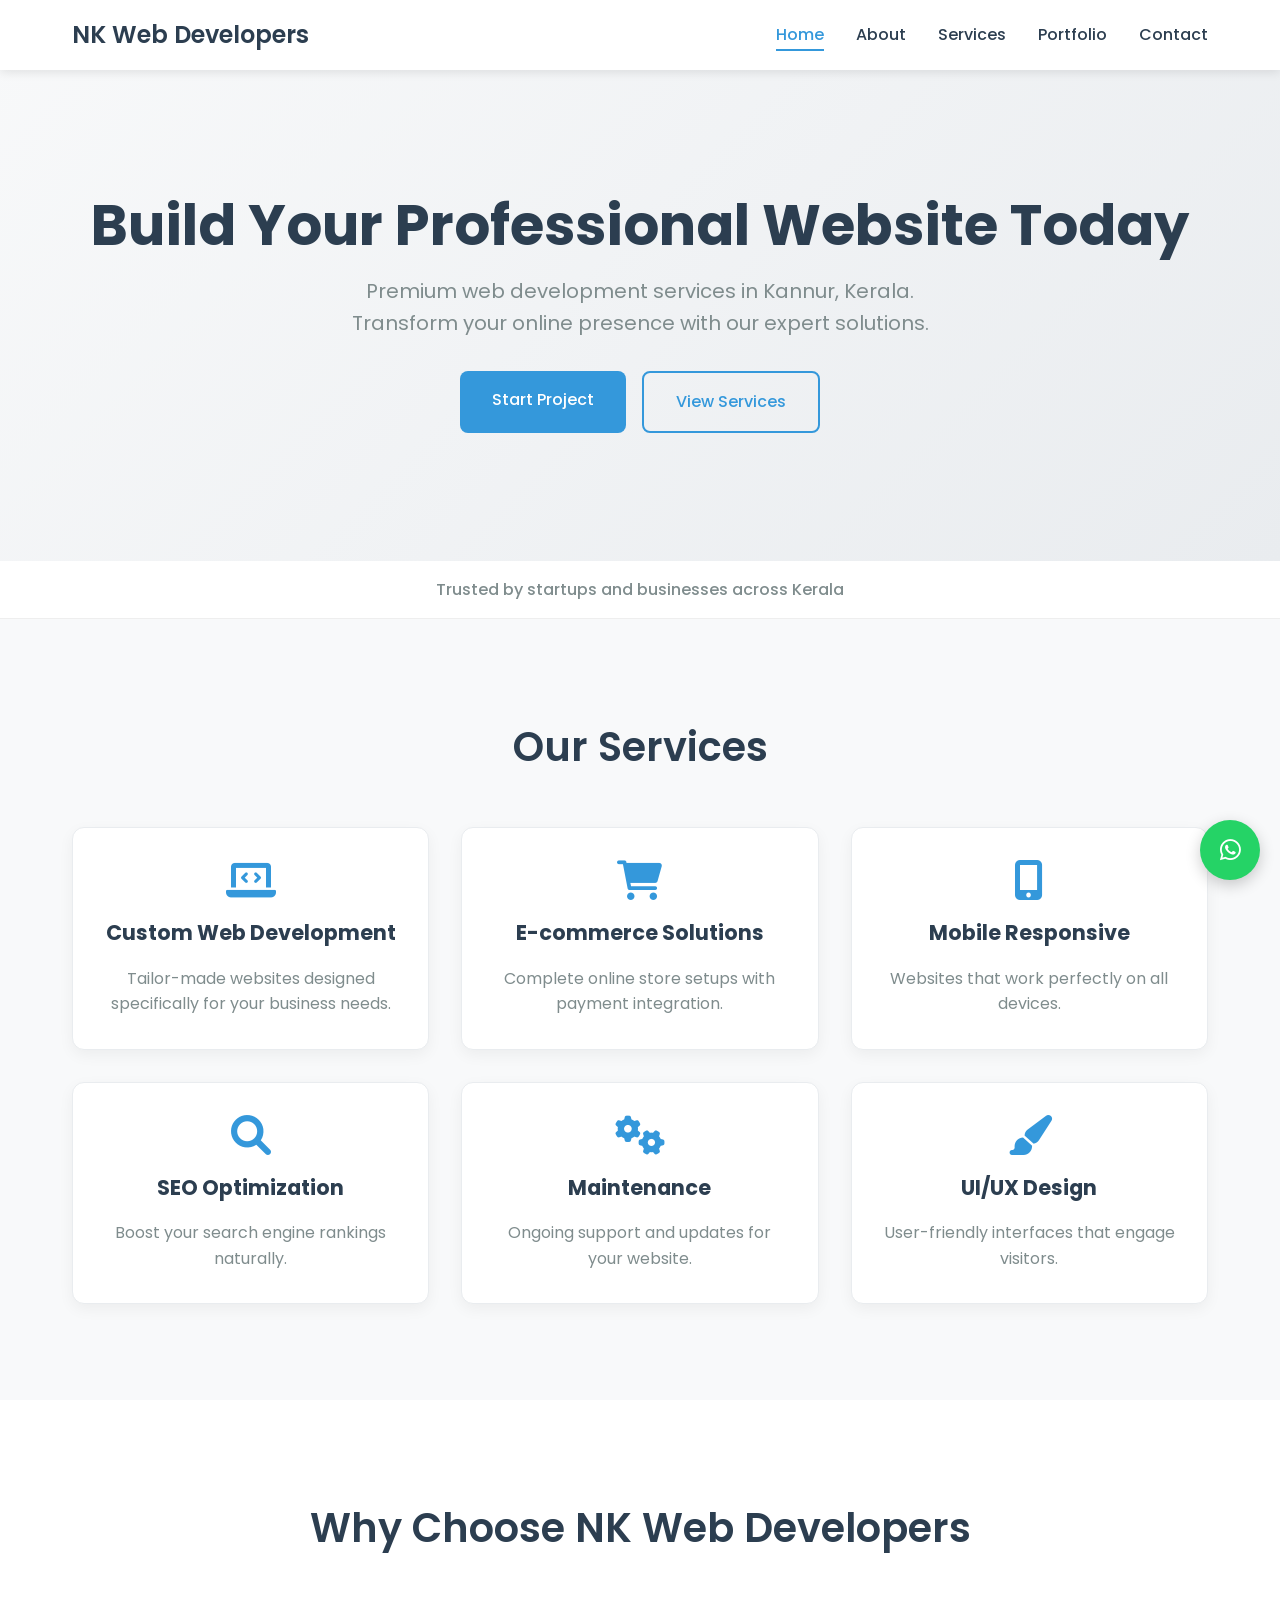
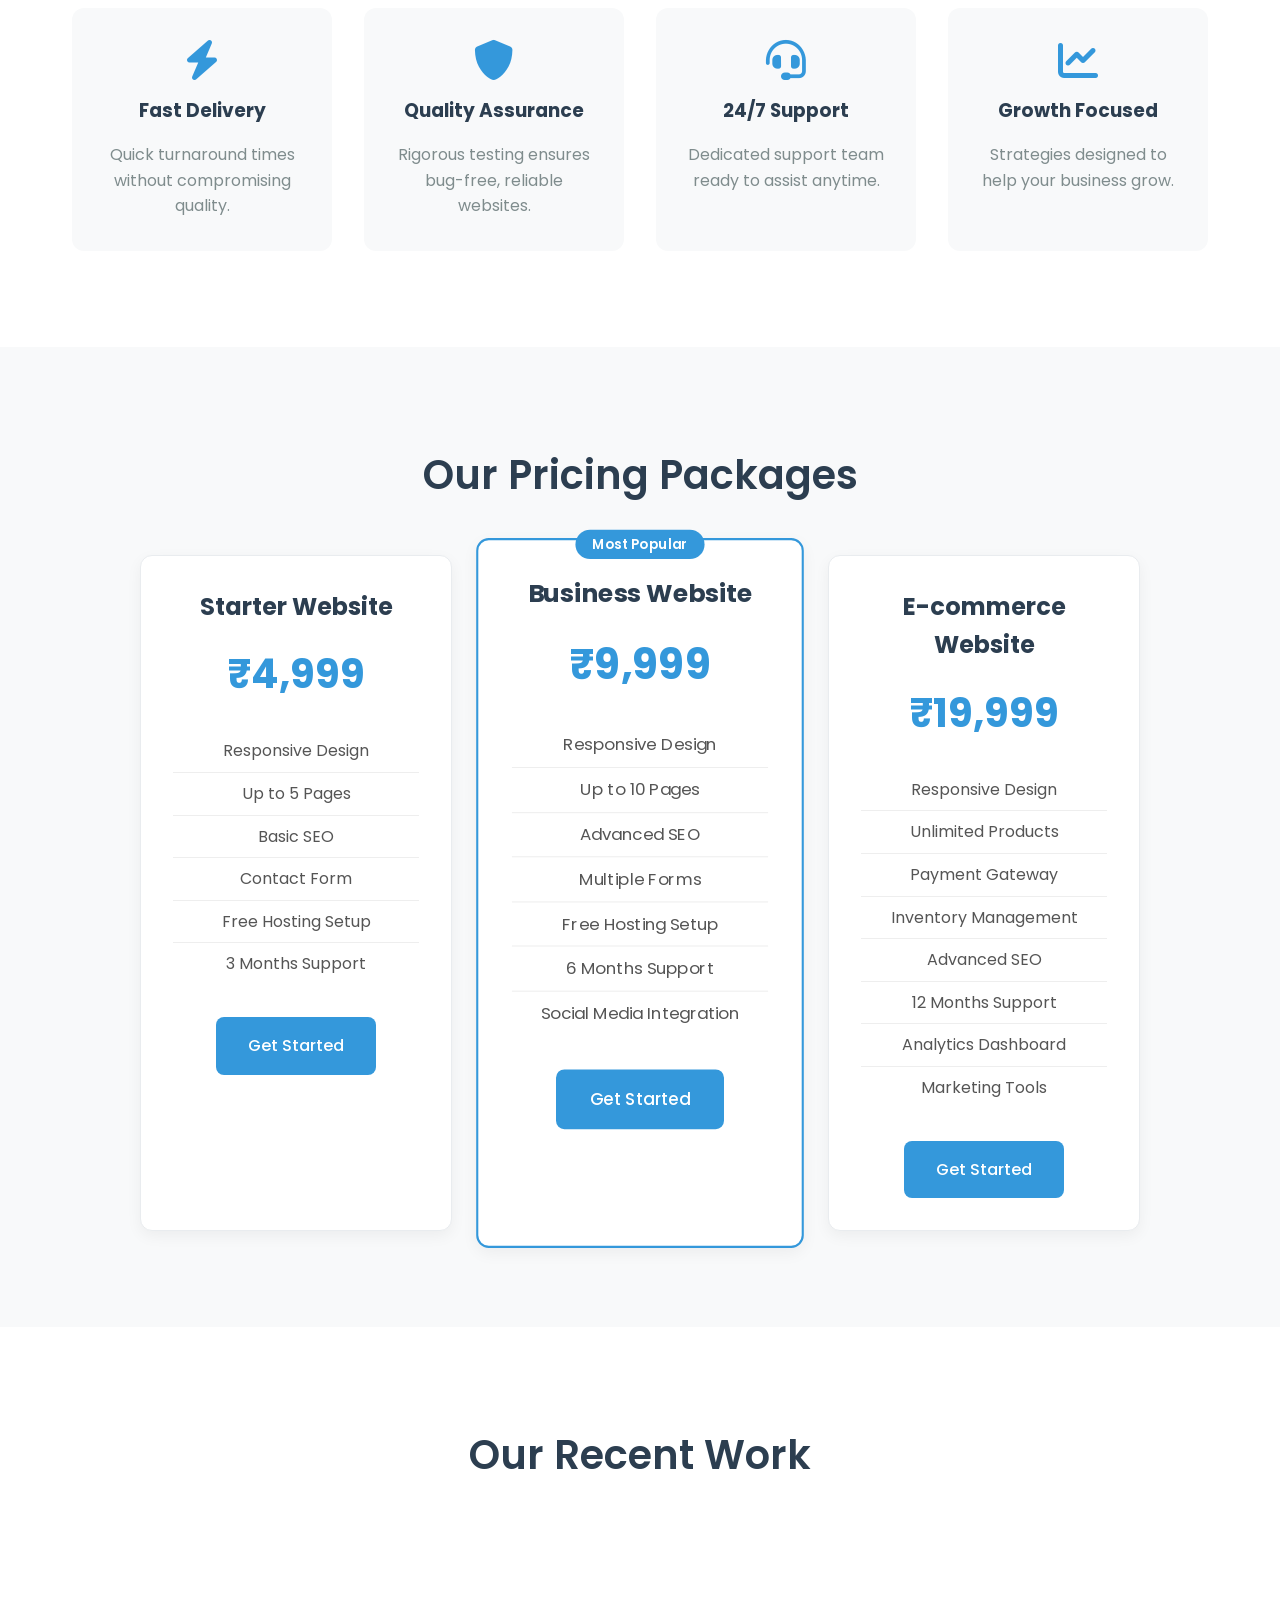
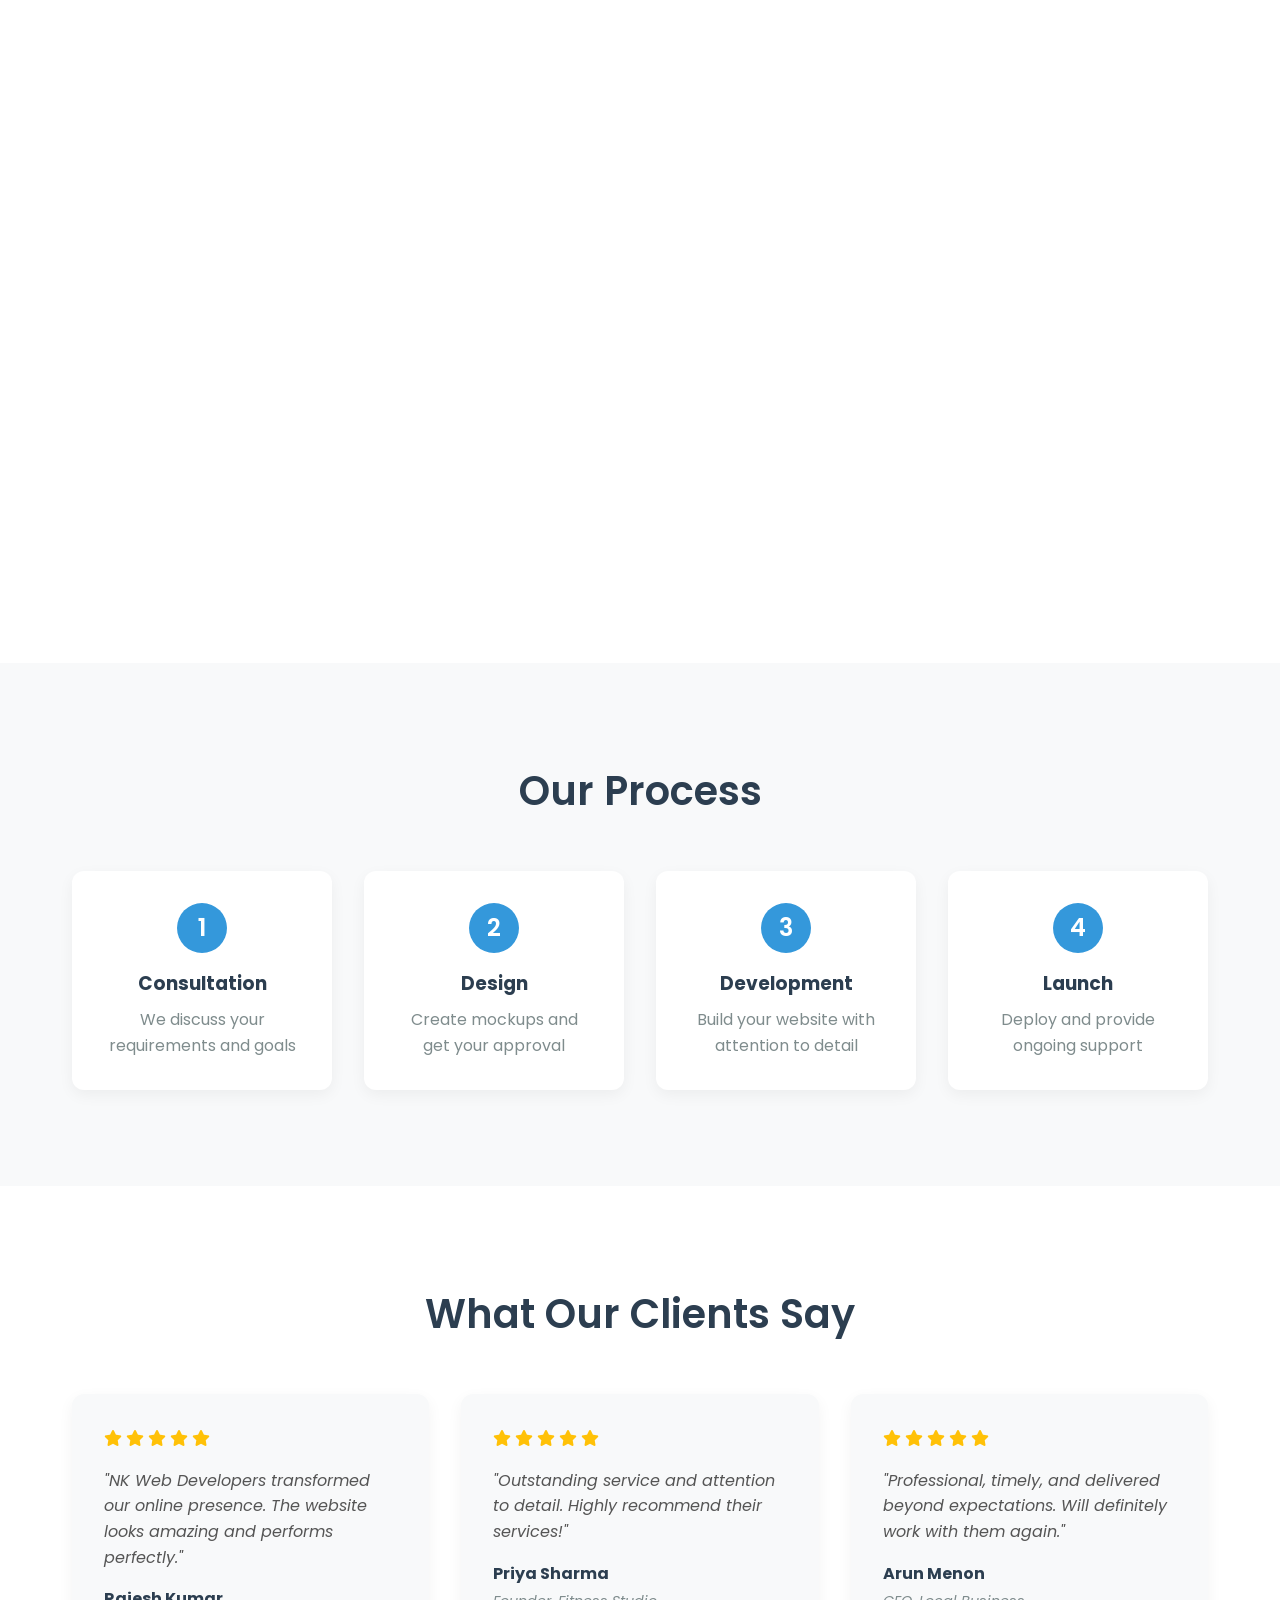
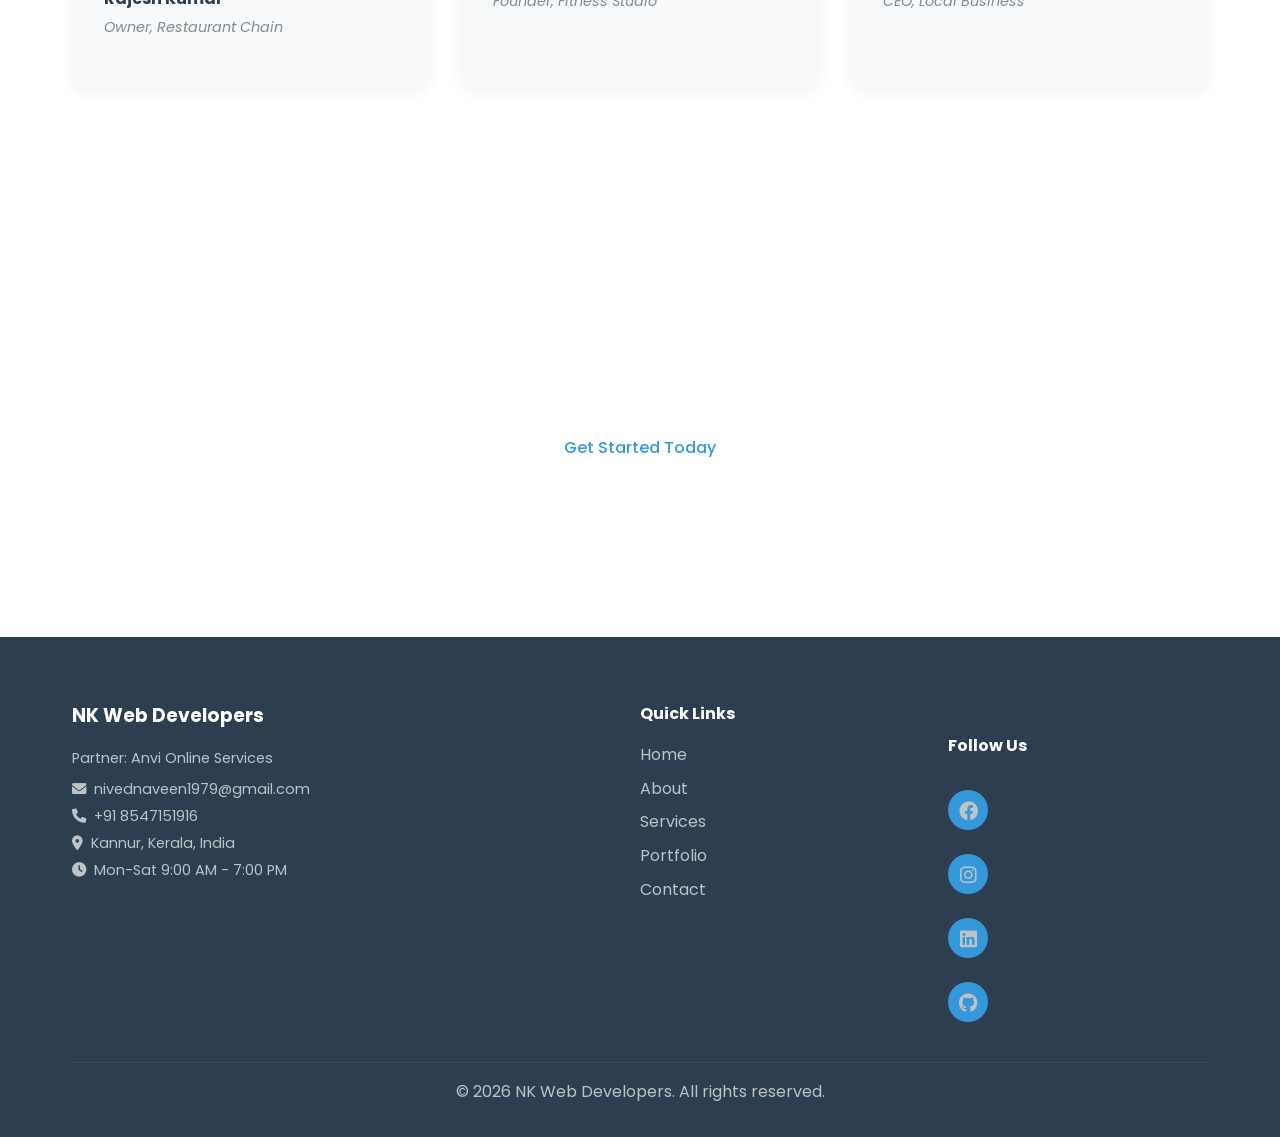
==== commit cdf156d2: "Update index.html" ====
--- a/index.html
+++ b/index.html
@@ -5,10 +5,10 @@
     <meta name="viewport" content="width=device-width, initial-scale=1.0">
     <title>NK Web Developers | Professional Web Development Agency in Calicut</title>
     <meta name="description" content="Premium web development services in js paul,onden road, kannur, Kerala. Custom business websites, e-commerce solutions, and digital marketing by NK Web Developers & Anvi Online Services.">
-    <meta name="keywords" content="web development, website design, e-commerce, web developer, Calicut, Kerala, custom websites, business websites">
+    <meta name="keywords" content="web development, website design, e-commerce, web developer, Kannur , KERALA, custom websites, business websites">
     <meta name="author" content="NK Web Developers">
     <meta property="og:title" content="NK Web Developers | Professional Web Development Agency">
-    <meta property="og:description" content="Premium web development services in Calicut, Kerala. Custom business websites, e-commerce solutions, and digital marketing.">
+    <meta property="og:description" content="Premium web development services in Kannur, Kerala. Custom business websites, e-commerce solutions, and digital marketing.">
     <meta property="og:type" content="website">
     <meta property="og:url" content="https://nkwebdevelopers.com">
     <link href="https://fonts.googleapis.com/css2?family=Poppins:wght@300;400;500;600;700&display=swap" rel="stylesheet">
@@ -43,7 +43,7 @@
         <div class="container">
             <div class="hero-content">
                 <h1 class="hero-title">Build Your Professional Website Today</h1>
-                <p class="hero-subtitle">Premium web development services in Calicut, Kerala. Transform your online presence with our expert solutions.</p>
+                <p class="hero-subtitle">Premium web development services in Kannur, Kerala. Transform your online presence with our expert solutions.</p>
                 <div class="hero-buttons">
                     <a href="contact.html" class="btn btn-primary">Start Project</a>
                     <a href="services.html" class="btn btn-secondary">View Services</a>
@@ -318,7 +318,7 @@
                     <div class="contact-details">
                         <p><i class="fas fa-envelope"></i> nivednaveen1979@gmail.com</p>
                         <p><i class="fas fa-phone"></i> +91 8547151916</p>
-                        <p><i class="fas fa-map-marker-alt"></i> Calicut, Kerala, India</p>
+                        <p><i class="fas fa-map-marker-alt"></i> Kannur, Kerala, India</p>
                         <p><i class="fas fa-clock"></i> Mon-Sat 9:00 AM - 7:00 PM</p>
                     </div>
                 </div>
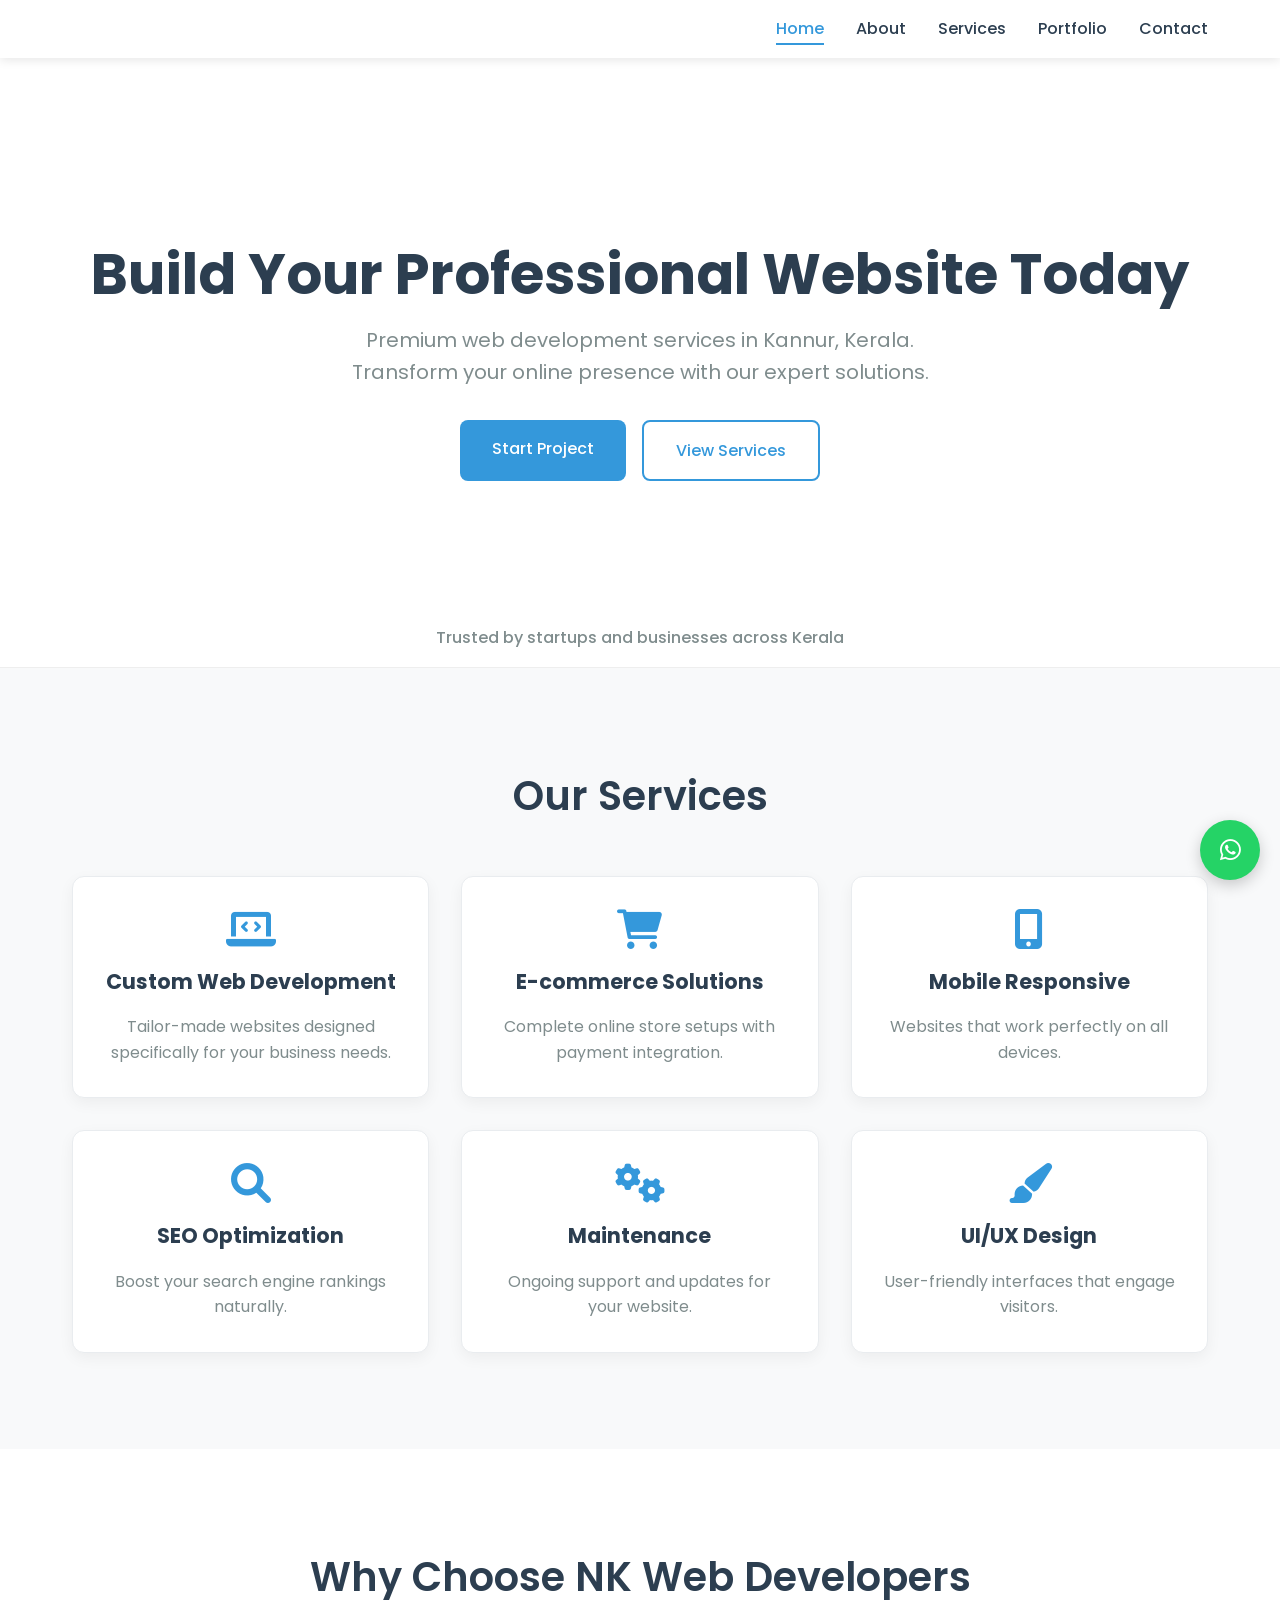
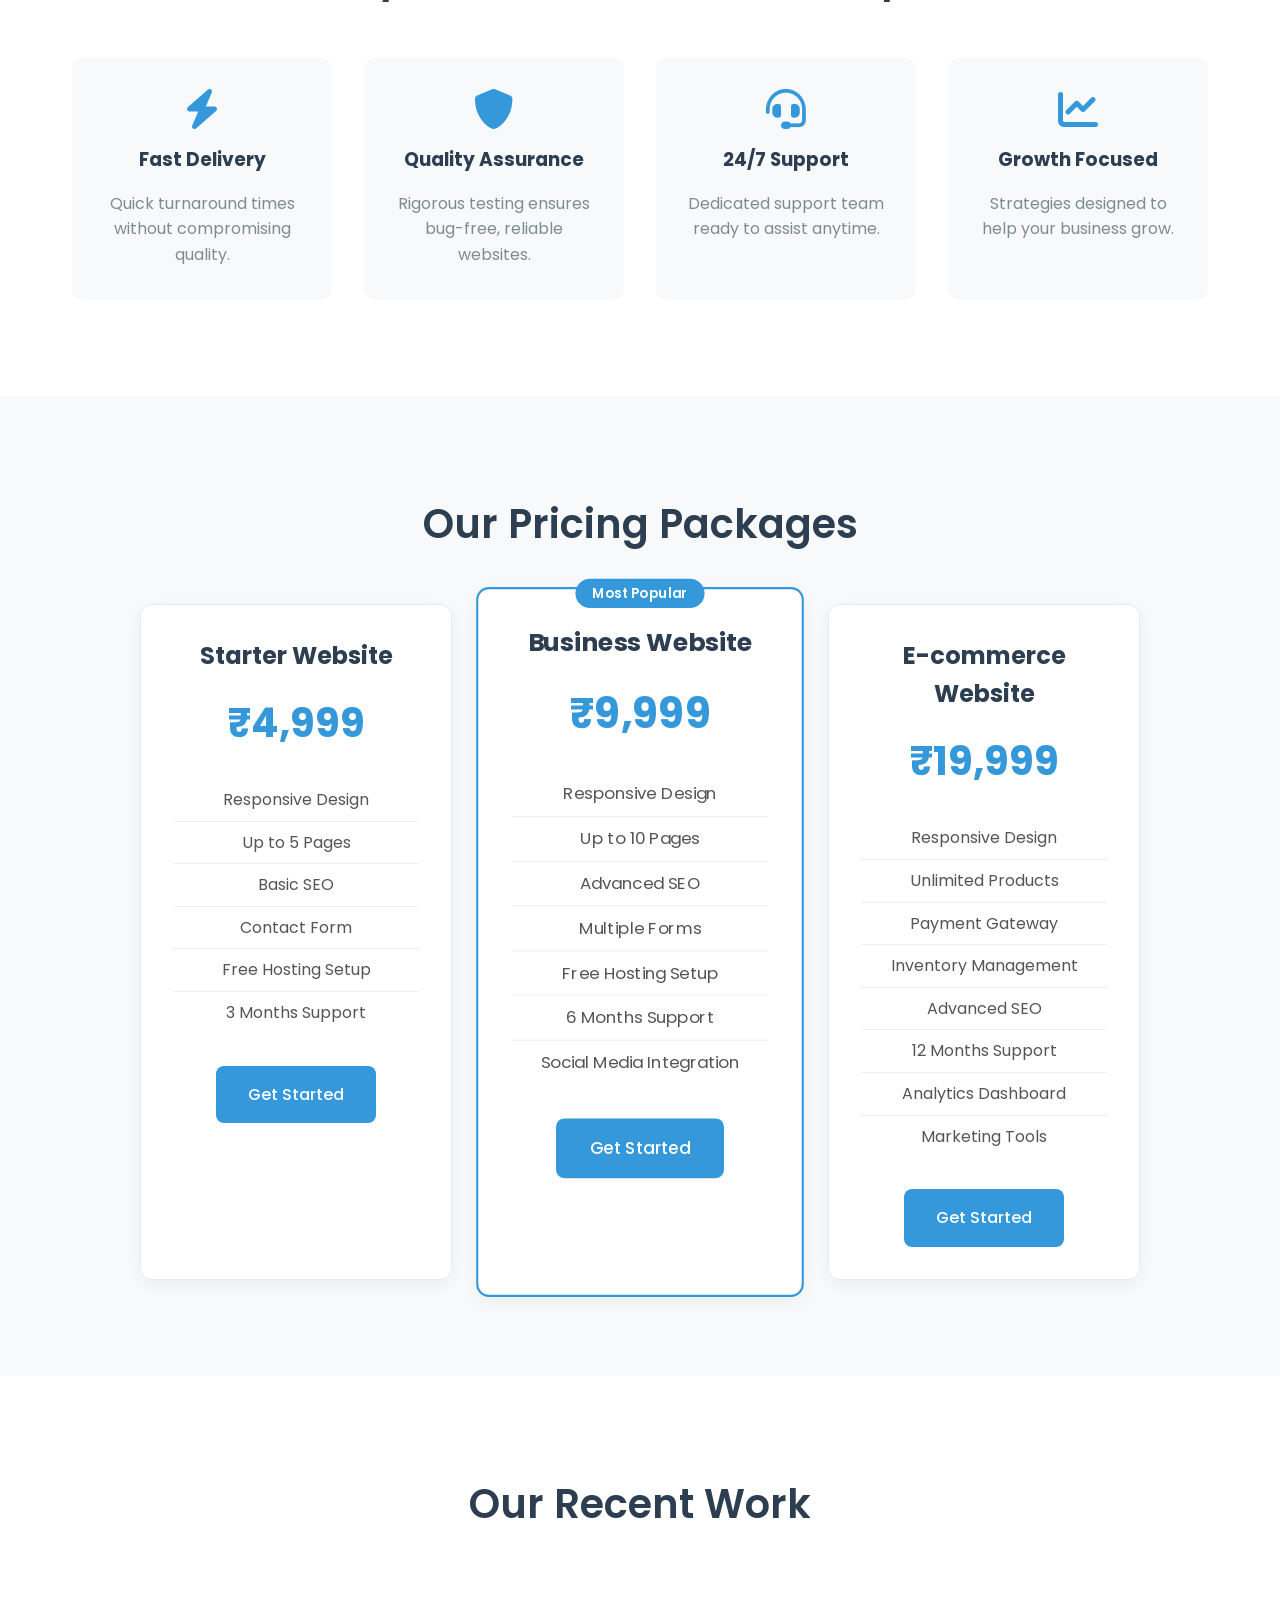
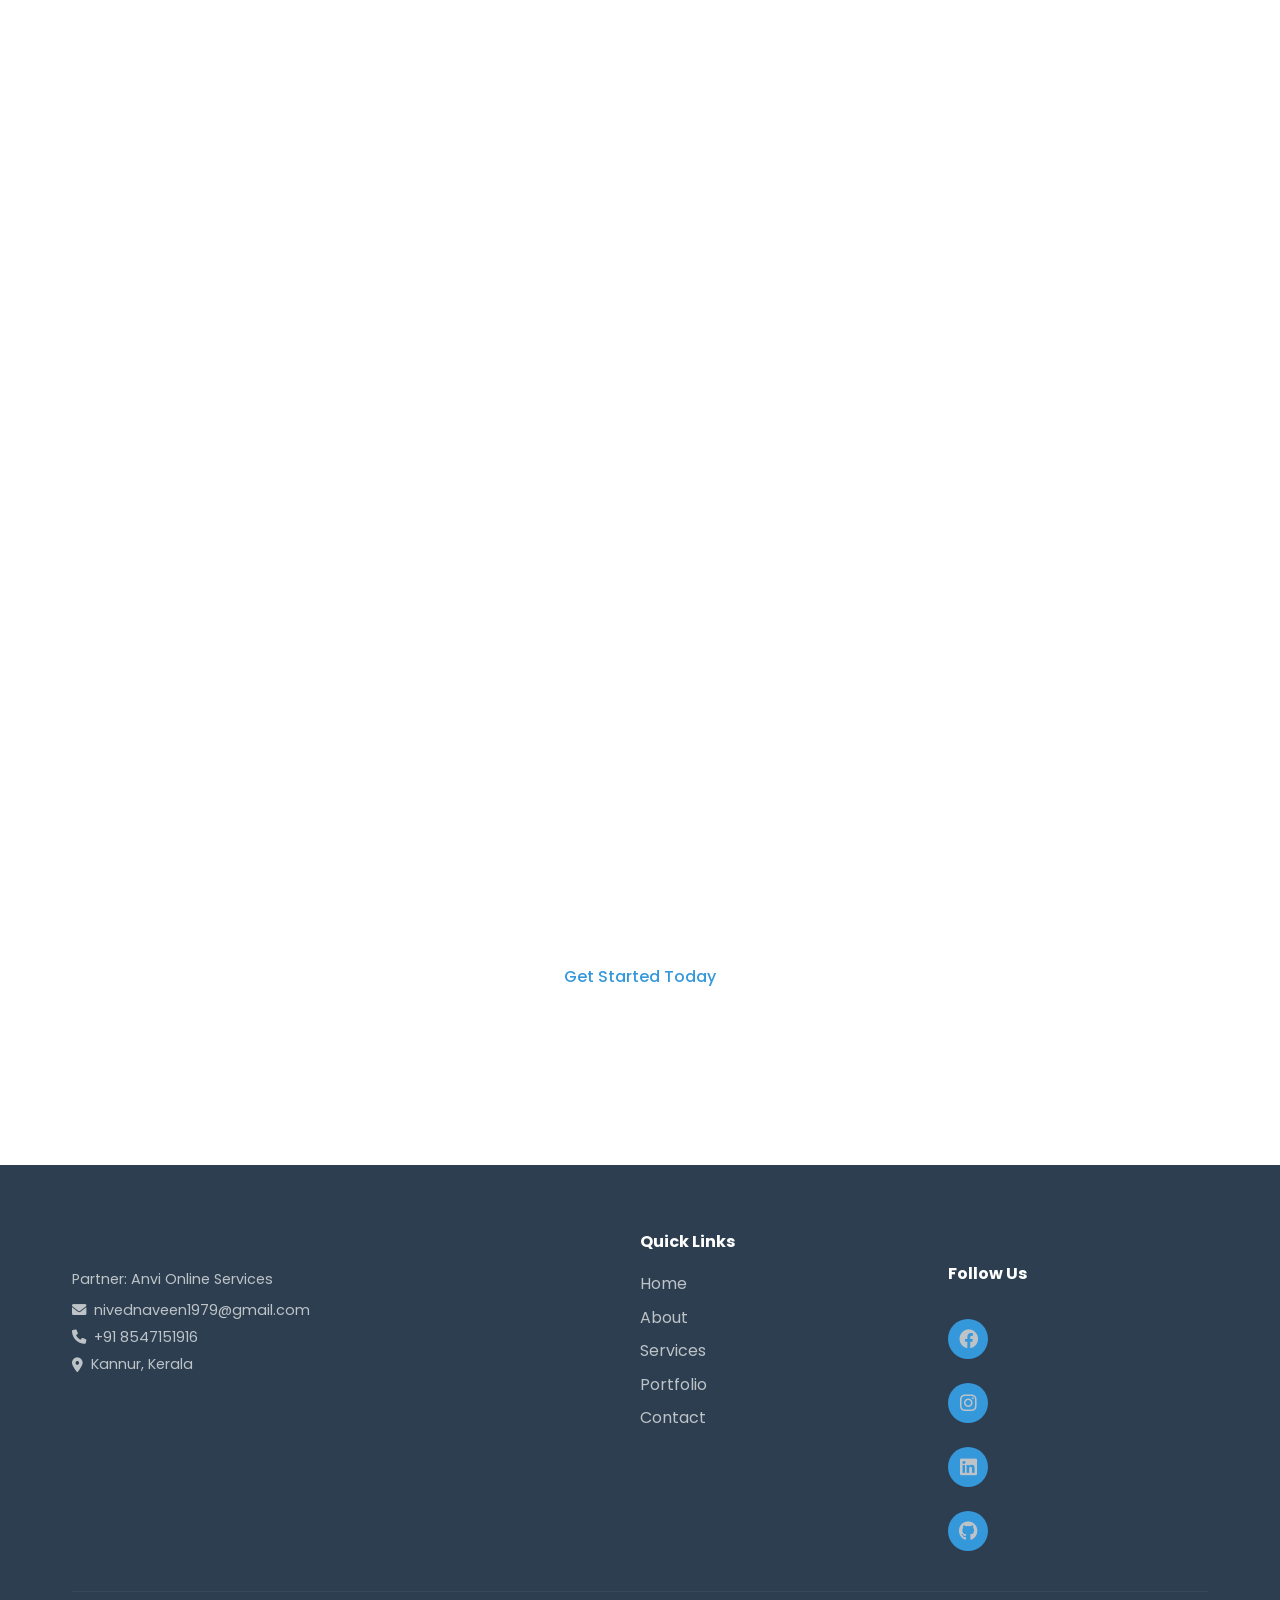
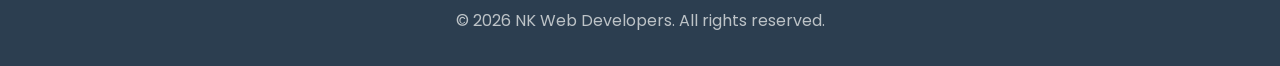
==== commit 3ef9138f: "Update index.html" ====
--- a/index.html
+++ b/index.html
@@ -1,350 +1,474 @@
 <!DOCTYPE html>
 <html lang="en">
 <head>
-    <meta charset="UTF-8">
-    <meta name="viewport" content="width=device-width, initial-scale=1.0">
-    <title>NK Web Developers | Professional Web Development Agency in Calicut</title>
-    <meta name="description" content="Premium web development services in js paul,onden road, kannur, Kerala. Custom business websites, e-commerce solutions, and digital marketing by NK Web Developers & Anvi Online Services.">
-    <meta name="keywords" content="web development, website design, e-commerce, web developer, Kannur , KERALA, custom websites, business websites">
-    <meta name="author" content="NK Web Developers">
-    <meta property="og:title" content="NK Web Developers | Professional Web Development Agency">
-    <meta property="og:description" content="Premium web development services in Kannur, Kerala. Custom business websites, e-commerce solutions, and digital marketing.">
-    <meta property="og:type" content="website">
-    <meta property="og:url" content="https://nkwebdevelopers.com">
-    <link href="https://fonts.googleapis.com/css2?family=Poppins:wght@300;400;500;600;700&display=swap" rel="stylesheet">
-    <link rel="stylesheet" href="styles.css">
-    <link rel="stylesheet" href="https://cdnjs.cloudflare.com/ajax/libs/font-awesome/6.0.0/css/all.min.css">
+
+<meta charset="UTF-8">
+<meta name="viewport" content="width=device-width, initial-scale=1.0">
+
+<title>NK Web Developers | Professional Web Development Agency in Kannur</title>
+
+<meta name="description" content="Premium web development services in Kannur, Kerala. Custom business websites, e-commerce solutions, and digital marketing by NK Web Developers.">
+
+<meta name="keywords" content="web development, website design, e-commerce, web developer, Kannur, Kerala">
+
+<meta name="author" content="NK Web Developers">
+
+<link href="https://fonts.googleapis.com/css2?family=Poppins:wght@300;400;500;600;700&display=swap" rel="stylesheet">
+
+<link rel="stylesheet" href="styles.css">
+
+<link rel="stylesheet"
+href="https://cdnjs.cloudflare.com/ajax/libs/font-awesome/6.0.0/css/all.min.css">
+
 </head>
+
 <body>
-    <header class="header">
-        <nav class="navbar">
-            <div class="nav-container">
-                <div class="logo">
-                    <h2>NK Web Developers</h2>
-                </div>
-                <ul class="nav-menu">
-                    <li><a href="index.html" class="active">Home</a></li>
-                    <li><a href="about.html">About</a></li>
-                    <li><a href="services.html">Services</a></li>
-                    <li><a href="portfolio.html">Portfolio</a></li>
-                    <li><a href="contact.html">Contact</a></li>
-                </ul>
-                <div class="hamburger">
-                    <span></span>
-                    <span></span>
-                    <span></span>
-                </div>
-            </div>
-        </nav>
-    </header>
-
-    <!-- Hero Section -->
-    <section class="hero">
-        <div class="container">
-            <div class="hero-content">
-                <h1 class="hero-title">Build Your Professional Website Today</h1>
-                <p class="hero-subtitle">Premium web development services in Kannur, Kerala. Transform your online presence with our expert solutions.</p>
-                <div class="hero-buttons">
-                    <a href="contact.html" class="btn btn-primary">Start Project</a>
-                    <a href="services.html" class="btn btn-secondary">View Services</a>
-                </div>            </div>
-        </div>
-    </section>
-
-    <!-- Trust Bar -->
-    <section class="trust-bar">
-        <div class="container">
-            <div class="trust-content">
-                <p>Trusted by startups and businesses across Kerala</p>
-            </div>
-        </div>
-    </section>
-
-    <!-- Services Overview -->
-    <section class="services-overview">
-        <div class="container">
-            <h2 class="section-title">Our Services</h2>
-            <div class="services-grid">
-                <div class="service-card">
-                    <i class="fas fa-laptop-code"></i>
-                    <h3>Custom Web Development</h3>
-                    <p>Tailor-made websites designed specifically for your business needs.</p>
-                </div>
-                <div class="service-card">
-                    <i class="fas fa-shopping-cart"></i>
-                    <h3>E-commerce Solutions</h3>
-                    <p>Complete online store setups with payment integration.</p>
-                </div>
-                <div class="service-card">
-                    <i class="fas fa-mobile-alt"></i>
-                    <h3>Mobile Responsive</h3>
-                    <p>Websites that work perfectly on all devices.</p>
-                </div>
-                <div class="service-card">
-                    <i class="fas fa-search"></i>
-                    <h3>SEO Optimization</h3>
-                    <p>Boost your search engine rankings naturally.</p>
-                </div>
-                <div class="service-card">
-                    <i class="fas fa-cogs"></i>
-                    <h3>Maintenance</h3>
-                    <p>Ongoing support and updates for your website.</p>
-                </div>
-                <div class="service-card">
-                    <i class="fas fa-paint-brush"></i>
-                    <h3>UI/UX Design</h3>
-                    <p>User-friendly interfaces that engage visitors.</p>
-                </div>
-            </div>
-        </div>    </section>
-
-    <!-- Why Choose Us -->
-    <section class="why-choose-us">
-        <div class="container">
-            <h2 class="section-title">Why Choose NK Web Developers</h2>
-            <div class="features-grid">
-                <div class="feature-card">
-                    <i class="fas fa-bolt"></i>
-                    <h3>Fast Delivery</h3>
-                    <p>Quick turnaround times without compromising quality.</p>
-                </div>
-                <div class="feature-card">
-                    <i class="fas fa-shield-alt"></i>
-                    <h3>Quality Assurance</h3>
-                    <p>Rigorous testing ensures bug-free, reliable websites.</p>
-                </div>
-                <div class="feature-card">
-                    <i class="fas fa-headset"></i>
-                    <h3>24/7 Support</h3>
-                    <p>Dedicated support team ready to assist anytime.</p>
-                </div>
-                <div class="feature-card">
-                    <i class="fas fa-chart-line"></i>
-                    <h3>Growth Focused</h3>
-                    <p>Strategies designed to help your business grow.</p>
-                </div>
-            </div>
-        </div>
-    </section>
-
-    <!-- Pricing Section -->
-    <section class="pricing">
-        <div class="container">
-            <h2 class="section-title">Our Pricing Packages</h2>
-            <div class="pricing-grid">
-                <div class="pricing-card">
-                    <h3>Starter Website</h3>
-                    <div class="price">₹4,999</div>
-                    <ul class="features">
-                        <li>Responsive Design</li>
-                        <li>Up to 5 Pages</li>
-                        <li>Basic SEO</li>
-                        <li>Contact Form</li>
-                        <li>Free Hosting Setup</li>
-                        <li>3 Months Support</li>
-                    </ul>
-                    <a href="contact.html" class="btn btn-primary">Get Started</a>
-                </div>
-                <div class="pricing-card popular">                    <div class="popular-tag">Most Popular</div>
-                    <h3>Business Website</h3>
-                    <div class="price">₹9,999</div>
-                    <ul class="features">
-                        <li>Responsive Design</li>
-                        <li>Up to 10 Pages</li>
-                        <li>Advanced SEO</li>
-                        <li>Multiple Forms</li>
-                        <li>Free Hosting Setup</li>
-                        <li>6 Months Support</li>
-                        <li>Social Media Integration</li>
-                    </ul>
-                    <a href="contact.html" class="btn btn-primary">Get Started</a>
-                </div>
-                <div class="pricing-card">
-                    <h3>E-commerce Website</h3>
-                    <div class="price">₹19,999</div>
-                    <ul class="features">
-                        <li>Responsive Design</li>
-                        <li>Unlimited Products</li>
-                        <li>Payment Gateway</li>
-                        <li>Inventory Management</li>
-                        <li>Advanced SEO</li>
-                        <li>12 Months Support</li>
-                        <li>Analytics Dashboard</li>
-                        <li>Marketing Tools</li>
-                    </ul>
-                    <a href="contact.html" class="btn btn-primary">Get Started</a>
-                </div>
-            </div>
-        </div>
-    </section>
-
-    <!-- Portfolio Section -->
-    <section class="portfolio">
-        <div class="container">
-            <h2 class="section-title">Our Recent Work</h2>
-            <div class="portfolio-grid">
-                <div class="portfolio-item">
-                    <img src="https://via.placeholder.com/400x300/2c3e50/ffffff?text=Restaurant+Website" alt="Restaurant Website">
-                    <div class="portfolio-overlay">
-                        <h3>Restaurant Website</h3>
-                        <p>Food & Hospitality</p>
-                    </div>
-                </div>
-                <div class="portfolio-item">
-                    <img src="https://via.placeholder.com/400x300/34495e/ffffff?text=Gym+Website" alt="Gym Website">
-                    <div class="portfolio-overlay">
-                        <h3>Gym Website</h3>
-                        <p>Fitness & Wellness</p>                    </div>
-                </div>
-                <div class="portfolio-item">
-                    <img src="https://via.placeholder.com/400x300/7f8c8d/ffffff?text=Photography+Portfolio" alt="Photography Portfolio">
-                    <div class="portfolio-overlay">
-                        <h3>Photography Portfolio</h3>
-                        <p>Creative Portfolio</p>
-                    </div>
-                </div>
-                <div class="portfolio-item">
-                    <img src="https://via.placeholder.com/400x300/95a5a6/ffffff?text=Local+Business" alt="Local Business Website">
-                    <div class="portfolio-overlay">
-                        <h3>Local Business Website</h3>
-                        <p>Service Business</p>
-                    </div>
-                </div>
-            </div>
-        </div>
-    </section>
-
-    <!-- Client Process -->
-    <section class="process">
-        <div class="container">
-            <h2 class="section-title">Our Process</h2>
-            <div class="process-steps">
-                <div class="process-step">
-                    <div class="step-number">1</div>
-                    <h3>Consultation</h3>
-                    <p>We discuss your requirements and goals</p>
-                </div>
-                <div class="process-step">
-                    <div class="step-number">2</div>
-                    <h3>Design</h3>
-                    <p>Create mockups and get your approval</p>
-                </div>
-                <div class="process-step">
-                    <div class="step-number">3</div>
-                    <h3>Development</h3>
-                    <p>Build your website with attention to detail</p>
-                </div>
-                <div class="process-step">
-                    <div class="step-number">4</div>
-                    <h3>Launch</h3>
-                    <p>Deploy and provide ongoing support</p>
-                </div>
-            </div>
-        </div>
-    </section>
-
-    <!-- Testimonials -->    <section class="testimonials">
-        <div class="container">
-            <h2 class="section-title">What Our Clients Say</h2>
-            <div class="testimonials-grid">
-                <div class="testimonial-card">
-                    <div class="rating">
-                        <i class="fas fa-star"></i>
-                        <i class="fas fa-star"></i>
-                        <i class="fas fa-star"></i>
-                        <i class="fas fa-star"></i>
-                        <i class="fas fa-star"></i>
-                    </div>
-                    <p>"NK Web Developers transformed our online presence. The website looks amazing and performs perfectly."</p>
-                    <div class="client-info">
-                        <h4>Rajesh Kumar</h4>
-                        <p>Owner, Restaurant Chain</p>
-                    </div>
-                </div>
-                <div class="testimonial-card">
-                    <div class="rating">
-                        <i class="fas fa-star"></i>
-                        <i class="fas fa-star"></i>
-                        <i class="fas fa-star"></i>
-                        <i class="fas fa-star"></i>
-                        <i class="fas fa-star"></i>
-                    </div>
-                    <p>"Outstanding service and attention to detail. Highly recommend their services!"</p>
-                    <div class="client-info">
-                        <h4>Priya Sharma</h4>
-                        <p>Founder, Fitness Studio</p>
-                    </div>
-                </div>
-                <div class="testimonial-card">
-                    <div class="rating">
-                        <i class="fas fa-star"></i>
-                        <i class="fas fa-star"></i>
-                        <i class="fas fa-star"></i>
-                        <i class="fas fa-star"></i>
-                        <i class="fas fa-star"></i>
-                    </div>
-                    <p>"Professional, timely, and delivered beyond expectations. Will definitely work with them again."</p>
-                    <div class="client-info">
-                        <h4>Arun Menon</h4>
-                        <p>CEO, Local Business</p>
-                    </div>
-                </div>
-            </div>
-        </div>
-    </section>
-    <!-- Final CTA -->
-    <section class="cta-final">
-        <div class="container">
-            <div class="cta-content">
-                <h2>Ready to Start Your Project?</h2>
-                <p>Let's discuss how we can help your business grow online</p>
-                <a href="contact.html" class="btn btn-primary">Get Started Today</a>
-            </div>
-        </div>
-    </section>
-
-    <!-- WhatsApp Button -->
-    <a href="https://wa.me/918547151916" class="whatsapp-btn" target="_blank">
-        <i class="fab fa-whatsapp"></i>
-    </a>
-
-    <!-- Footer -->
-    <footer class="footer">
-        <div class="container">
-            <div class="footer-content">
-                <div class="footer-info">
-                    <h3>NK Web Developers</h3>
-                    <p>Partner: Anvi Online Services</p>
-                    <div class="contact-details">
-                        <p><i class="fas fa-envelope"></i> nivednaveen1979@gmail.com</p>
-                        <p><i class="fas fa-phone"></i> +91 8547151916</p>
-                        <p><i class="fas fa-map-marker-alt"></i> Kannur, Kerala, India</p>
-                        <p><i class="fas fa-clock"></i> Mon-Sat 9:00 AM - 7:00 PM</p>
-                    </div>
-                </div>
-                <div class="footer-links">
-                    <h4>Quick Links</h4>
-                    <ul>
-                        <li><a href="index.html">Home</a></li>
-                        <li><a href="about.html">About</a></li>
-                        <li><a href="services.html">Services</a></li>
-                        <li><a href="portfolio.html">Portfolio</a></li>
-                        <li><a href="contact.html">Contact</a></li>
-                    </ul>
-                </div>
-                <div class="social-links">
-                    <h4>Follow Us</h4>
-                    <a href="#"><i class="fab fa-facebook"></i></a>
-                    <a href="#"><i class="fab fa-instagram"></i></a>
-                    <a href="#"><i class="fab fa-linkedin"></i></a>
-                    <a href="#"><i class="fab fa-github"></i></a>
-                </div>
-            </div>
-            <div class="footer-bottom">
-                <p>&copy; 2026 NK Web Developers. All rights reserved.</p>            </div>
-        </div>
-    </footer>
-
-    <script src="script.js"></script>
+
+
+<header class="header">
+
+<nav class="navbar">
+
+<div class="nav-container">
+
+<div class="logo">
+
+<img src="logo.png" alt="NK Web Developers Logo" style="height:45px">
+
+</div>
+
+<ul class="nav-menu">
+
+<li><a href="index.html" class="active">Home</a></li>
+<li><a href="about.html">About</a></li>
+<li><a href="services.html">Services</a></li>
+<li><a href="portfolio.html">Portfolio</a></li>
+<li><a href="contact.html">Contact</a></li>
+
+</ul>
+
+<div class="hamburger">
+<span></span>
+<span></span>
+<span></span>
+</div>
+
+</div>
+</nav>
+
+</header>
+
+
+
+<section class="hero"
+style="background:url('hero-bg.jpg') center/cover no-repeat;">
+
+<div class="container">
+
+<div class="hero-content">
+
+<img src="logo.png"
+style="width:200px;margin-bottom:25px;">
+
+<h1 class="hero-title">
+Build Your Professional Website Today
+</h1>
+
+<p class="hero-subtitle">
+Premium web development services in Kannur, Kerala.
+Transform your online presence with our expert solutions.
+</p>
+
+<div class="hero-buttons">
+
+<a href="contact.html" class="btn btn-primary">
+Start Project
+</a>
+
+<a href="services.html" class="btn btn-secondary">
+View Services
+</a>
+
+</div>
+
+</div>
+</div>
+
+</section>
+
+
+
+<section class="trust-bar">
+
+<div class="container">
+
+<div class="trust-content">
+<p>Trusted by startups and businesses across Kerala</p>
+</div>
+
+</div>
+
+</section>
+
+
+
+<section class="services-overview">
+
+<div class="container">
+
+<h2 class="section-title">Our Services</h2>
+
+<div class="services-grid">
+
+<div class="service-card">
+<i class="fas fa-laptop-code"></i>
+<h3>Custom Web Development</h3>
+<p>Tailor-made websites designed specifically for your business needs.</p>
+</div>
+
+<div class="service-card">
+<i class="fas fa-shopping-cart"></i>
+<h3>E-commerce Solutions</h3>
+<p>Complete online store setups with payment integration.</p>
+</div>
+
+<div class="service-card">
+<i class="fas fa-mobile-alt"></i>
+<h3>Mobile Responsive</h3>
+<p>Websites that work perfectly on all devices.</p>
+</div>
+
+<div class="service-card">
+<i class="fas fa-search"></i>
+<h3>SEO Optimization</h3>
+<p>Boost your search engine rankings naturally.</p>
+</div>
+
+<div class="service-card">
+<i class="fas fa-cogs"></i>
+<h3>Maintenance</h3>
+<p>Ongoing support and updates for your website.</p>
+</div>
+
+<div class="service-card">
+<i class="fas fa-paint-brush"></i>
+<h3>UI/UX Design</h3>
+<p>User-friendly interfaces that engage visitors.</p>
+</div>
+
+</div>
+</div>
+
+</section>
+
+
+
+<section class="why-choose-us">
+
+<div class="container">
+
+<h2 class="section-title">
+Why Choose NK Web Developers
+</h2>
+
+<div class="features-grid">
+
+<div class="feature-card">
+<i class="fas fa-bolt"></i>
+<h3>Fast Delivery</h3>
+<p>Quick turnaround times without compromising quality.</p>
+</div>
+
+<div class="feature-card">
+<i class="fas fa-shield-alt"></i>
+<h3>Quality Assurance</h3>
+<p>Rigorous testing ensures bug-free, reliable websites.</p>
+</div>
+
+<div class="feature-card">
+<i class="fas fa-headset"></i>
+<h3>24/7 Support</h3>
+<p>Dedicated support team ready to assist anytime.</p>
+</div>
+
+<div class="feature-card">
+<i class="fas fa-chart-line"></i>
+<h3>Growth Focused</h3>
+<p>Strategies designed to help your business grow.</p>
+</div>
+
+</div>
+
+</div>
+
+</section>
+
+
+
+<section class="pricing">
+
+<div class="container">
+
+<h2 class="section-title">
+Our Pricing Packages
+</h2>
+
+<div class="pricing-grid">
+
+
+<div class="pricing-card">
+
+<h3>Starter Website</h3>
+
+<div class="price">₹4,999</div>
+
+<ul class="features">
+<li>Responsive Design</li>
+<li>Up to 5 Pages</li>
+<li>Basic SEO</li>
+<li>Contact Form</li>
+<li>Free Hosting Setup</li>
+<li>3 Months Support</li>
+</ul>
+
+<a href="contact.html" class="btn btn-primary">
+Get Started
+</a>
+
+</div>
+
+
+
+<div class="pricing-card popular">
+
+<div class="popular-tag">Most Popular</div>
+
+<h3>Business Website</h3>
+
+<div class="price">₹9,999</div>
+
+<ul class="features">
+<li>Responsive Design</li>
+<li>Up to 10 Pages</li>
+<li>Advanced SEO</li>
+<li>Multiple Forms</li>
+<li>Free Hosting Setup</li>
+<li>6 Months Support</li>
+<li>Social Media Integration</li>
+</ul>
+
+<a href="contact.html" class="btn btn-primary">
+Get Started
+</a>
+
+</div>
+
+
+
+<div class="pricing-card">
+
+<h3>E-commerce Website</h3>
+
+<div class="price">₹19,999</div>
+
+<ul class="features">
+<li>Responsive Design</li>
+<li>Unlimited Products</li>
+<li>Payment Gateway</li>
+<li>Inventory Management</li>
+<li>Advanced SEO</li>
+<li>12 Months Support</li>
+<li>Analytics Dashboard</li>
+<li>Marketing Tools</li>
+</ul>
+
+<a href="contact.html" class="btn btn-primary">
+Get Started
+</a>
+
+</div>
+
+
+</div>
+</div>
+
+</section>
+
+
+
+<section class="portfolio">
+
+<div class="container">
+
+<h2 class="section-title">
+Our Recent Work
+</h2>
+
+<div class="portfolio-grid">
+
+<div class="portfolio-item">
+
+<img src="portfolio1.jpg">
+
+<div class="portfolio-overlay">
+<h3>Restaurant Website</h3>
+<p>Food & Hospitality</p>
+</div>
+
+</div>
+
+
+<div class="portfolio-item">
+
+<img src="portfolio2.jpg">
+
+<div class="portfolio-overlay">
+<h3>Gym Website</h3>
+<p>Fitness & Wellness</p>
+</div>
+
+</div>
+
+
+<div class="portfolio-item">
+
+<img src="portfolio3.jpg">
+
+<div class="portfolio-overlay">
+<h3>Photography Portfolio</h3>
+<p>Creative Portfolio</p>
+</div>
+
+</div>
+
+
+<div class="portfolio-item">
+
+<img src="portfolio4.jpg">
+
+<div class="portfolio-overlay">
+<h3>Local Business Website</h3>
+<p>Service Business</p>
+</div>
+
+</div>
+
+</div>
+
+</div>
+
+</section>
+
+
+
+<section class="cta-final">
+
+<div class="container">
+
+<div class="cta-content">
+
+<h2>Ready to Start Your Project?</h2>
+
+<p>
+Let's discuss how we can help your business grow online
+</p>
+
+<a href="contact.html" class="btn btn-primary">
+Get Started Today
+</a>
+
+</div>
+
+</div>
+
+</section>
+
+
+
+<a href="https://wa.me/918547151916"
+class="whatsapp-btn"
+target="_blank">
+
+<i class="fab fa-whatsapp"></i>
+
+</a>
+
+
+
+<footer class="footer">
+
+<div class="container">
+
+<div class="footer-content">
+
+<div class="footer-info">
+
+<img src="logo.png"
+style="width:150px;margin-bottom:15px;">
+
+<p>Partner: Anvi Online Services</p>
+
+<div class="contact-details">
+
+<p><i class="fas fa-envelope"></i> nivednaveen1979@gmail.com</p>
+
+<p><i class="fas fa-phone"></i> +91 8547151916</p>
+
+<p><i class="fas fa-map-marker-alt"></i> Kannur, Kerala</p>
+
+</div>
+
+</div>
+
+
+
+<div class="footer-links">
+
+<h4>Quick Links</h4>
+
+<ul>
+
+<li><a href="index.html">Home</a></li>
+<li><a href="about.html">About</a></li>
+<li><a href="services.html">Services</a></li>
+<li><a href="portfolio.html">Portfolio</a></li>
+<li><a href="contact.html">Contact</a></li>
+
+</ul>
+
+</div>
+
+
+
+<div class="social-links">
+
+<h4>Follow Us</h4>
+
+<a href="#"><i class="fab fa-facebook"></i></a>
+<a href="#"><i class="fab fa-instagram"></i></a>
+<a href="#"><i class="fab fa-linkedin"></i></a>
+<a href="#"><i class="fab fa-github"></i></a>
+
+</div>
+
+</div>
+
+
+
+<div class="footer-bottom">
+
+<p>
+© 2026 NK Web Developers. All rights reserved.
+</p>
+
+</div>
+
+</div>
+
+</footer>
+
+
+<script src="script.js"></script>
+
 </body>
-                  </html>
+    </html>
